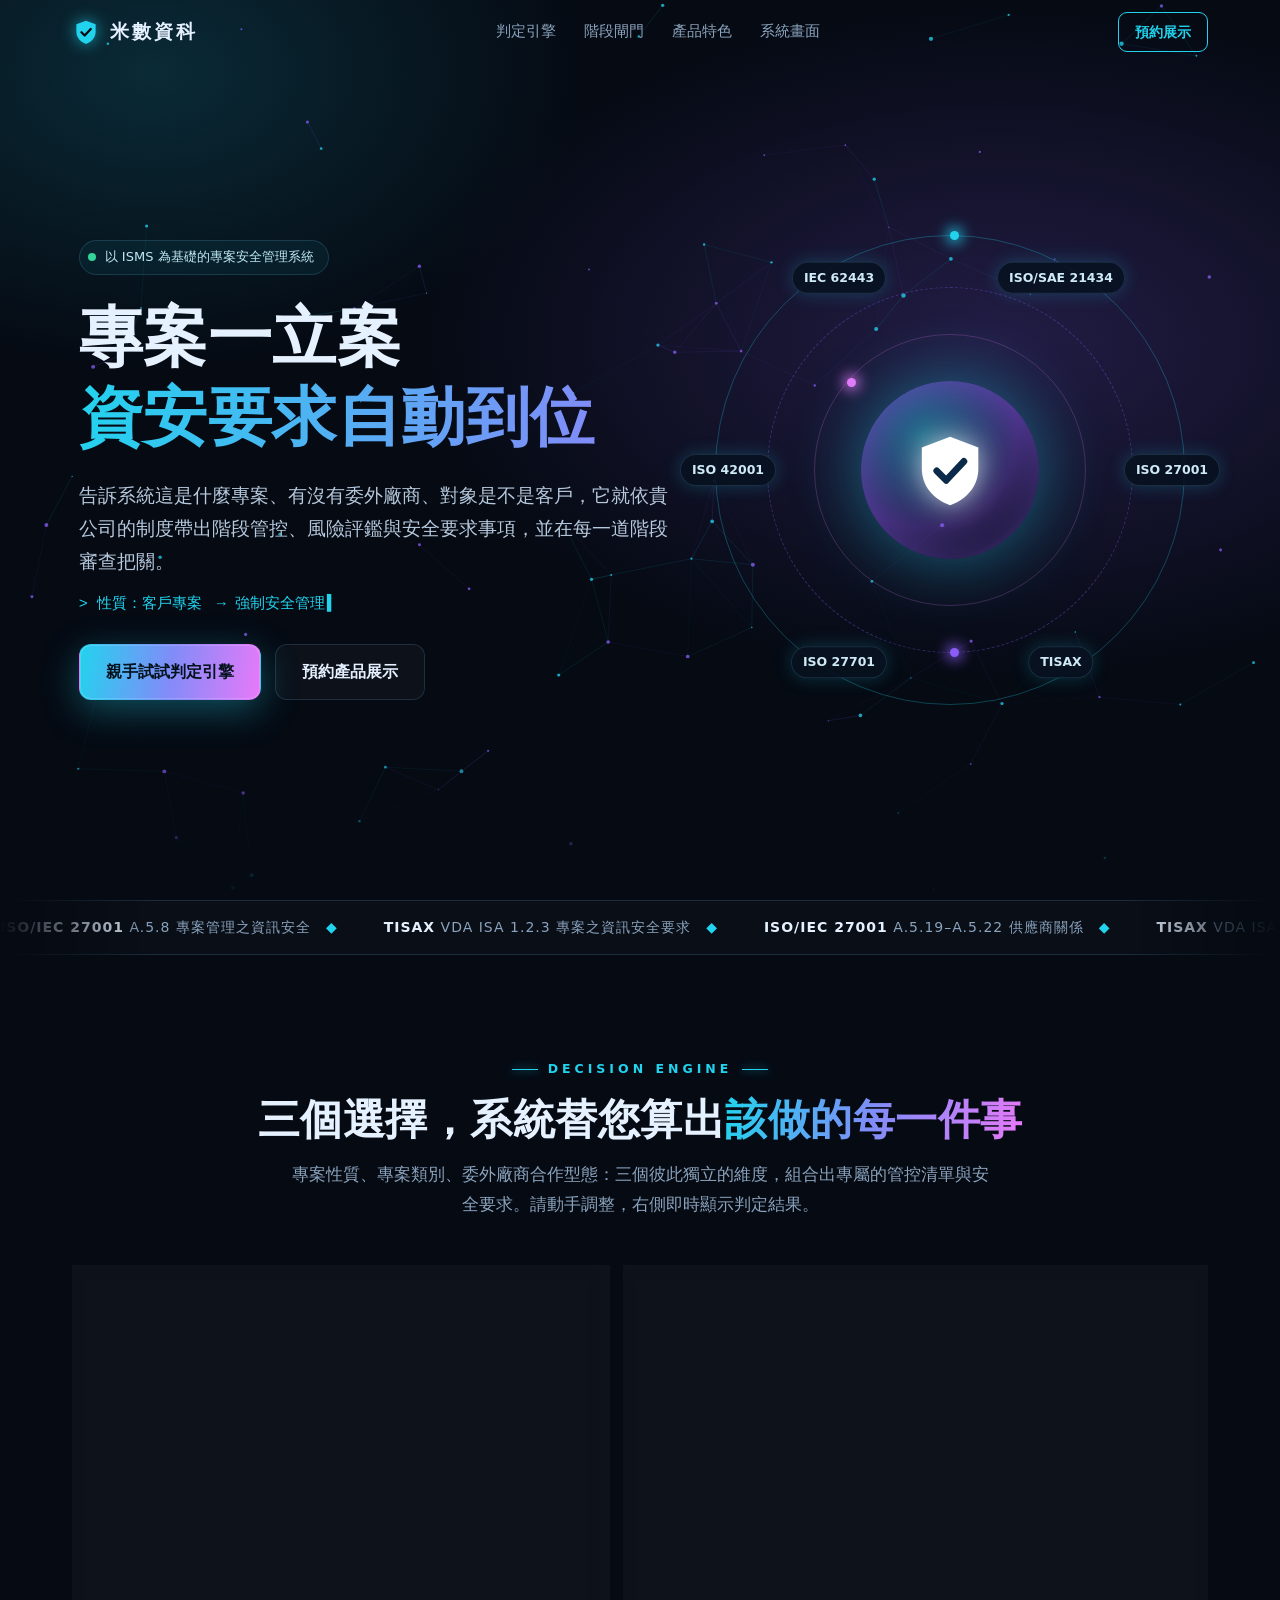
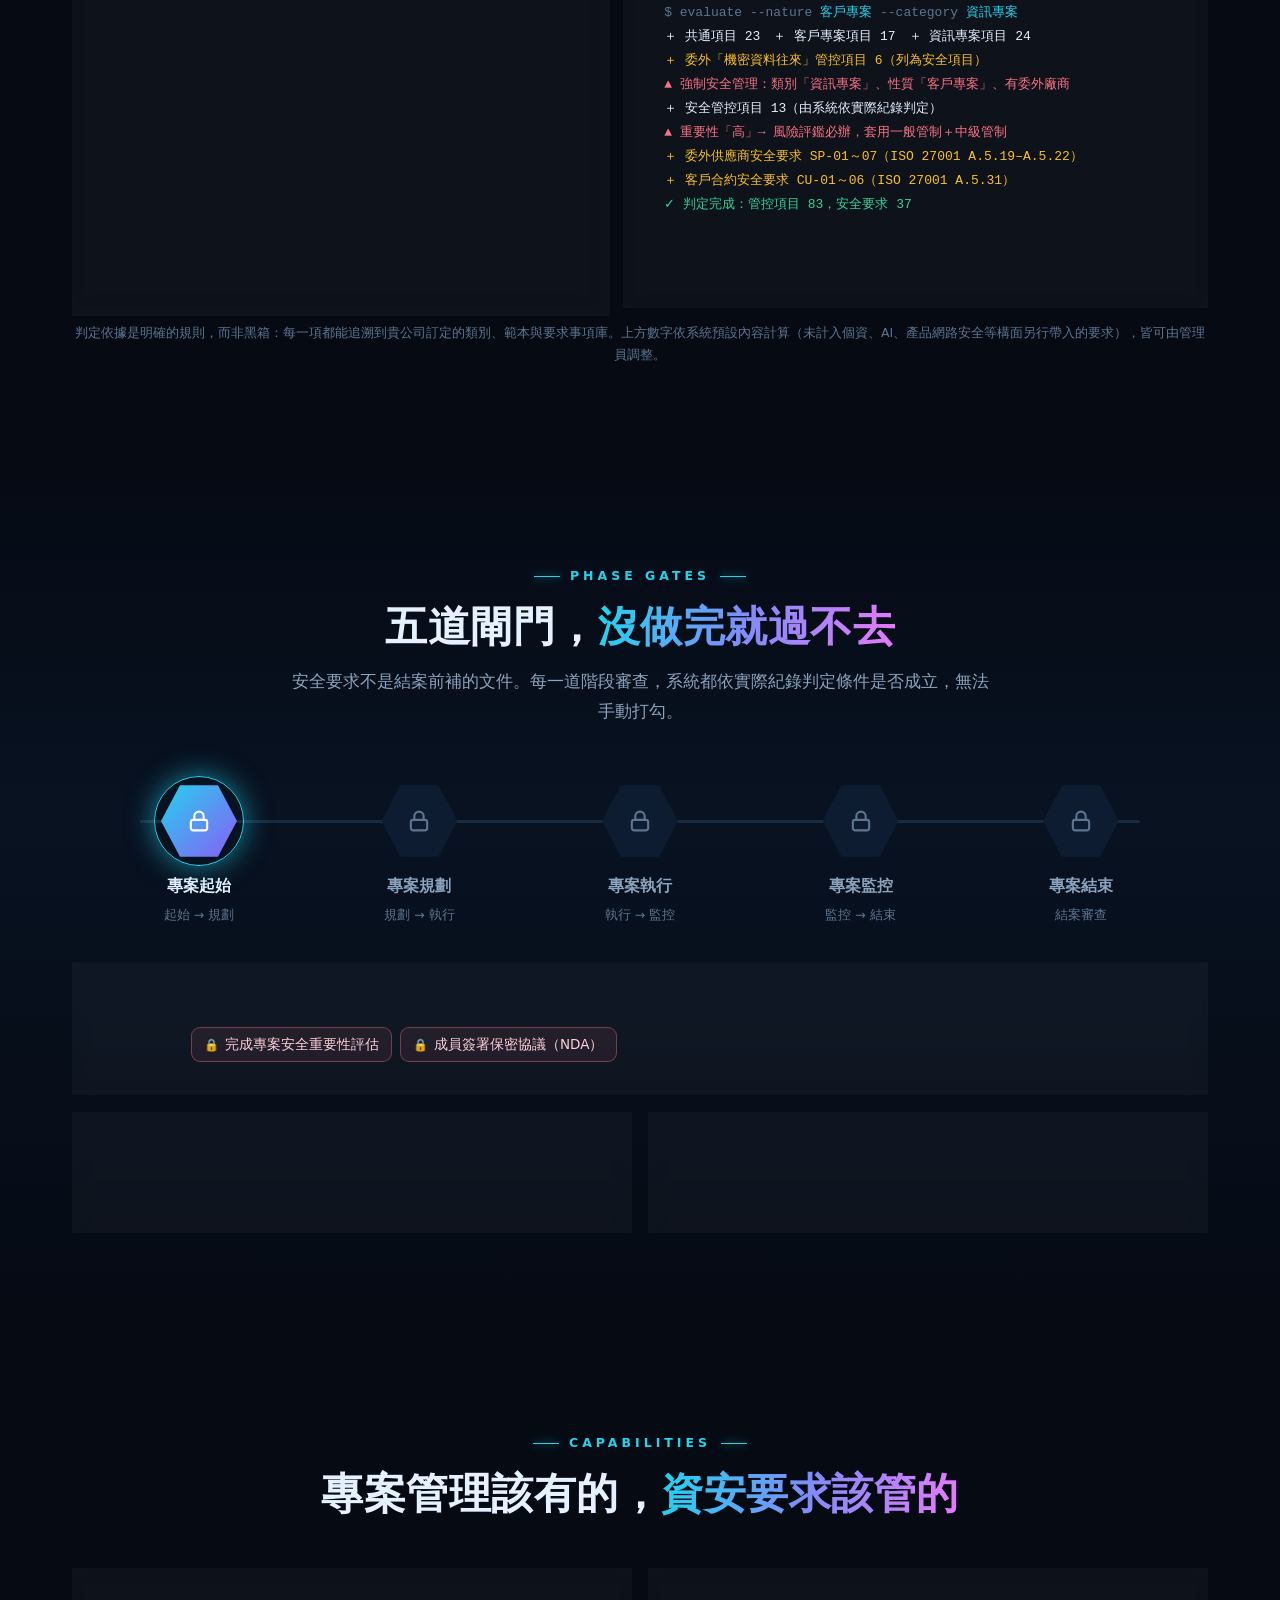
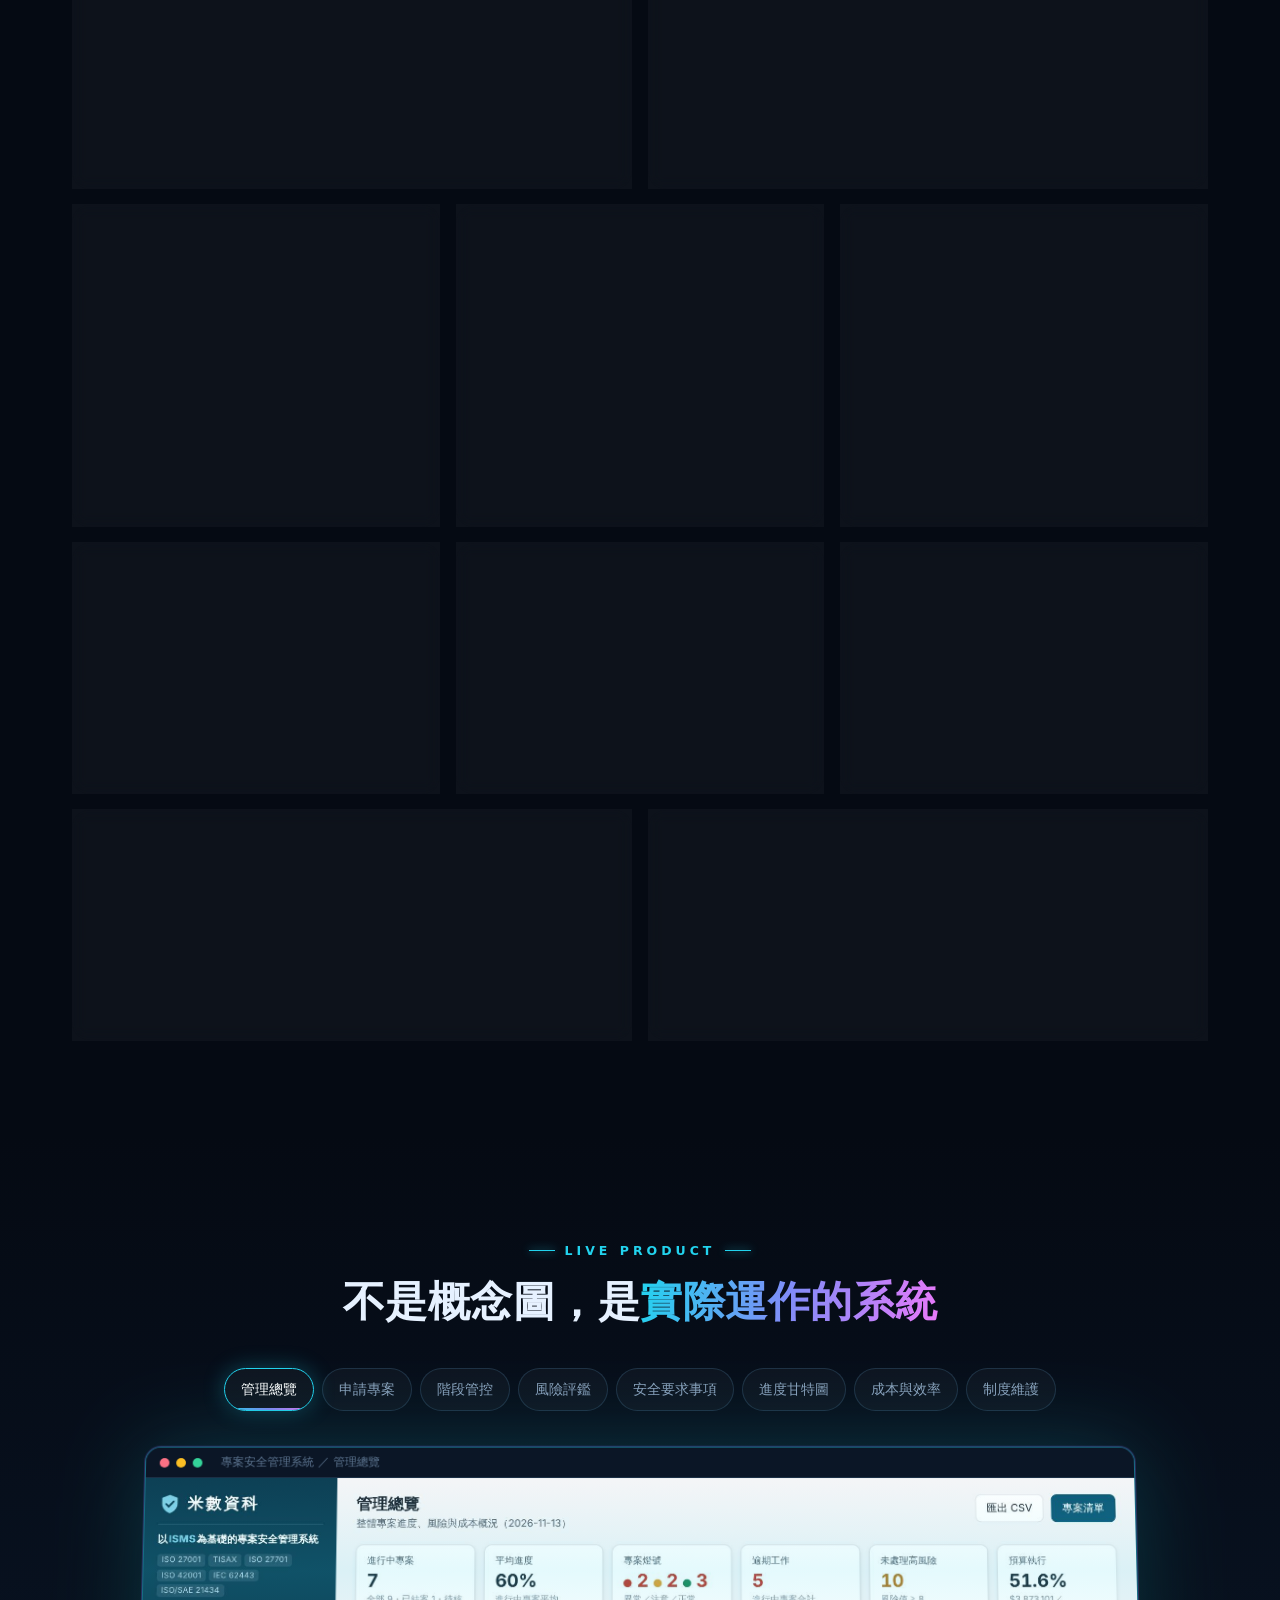
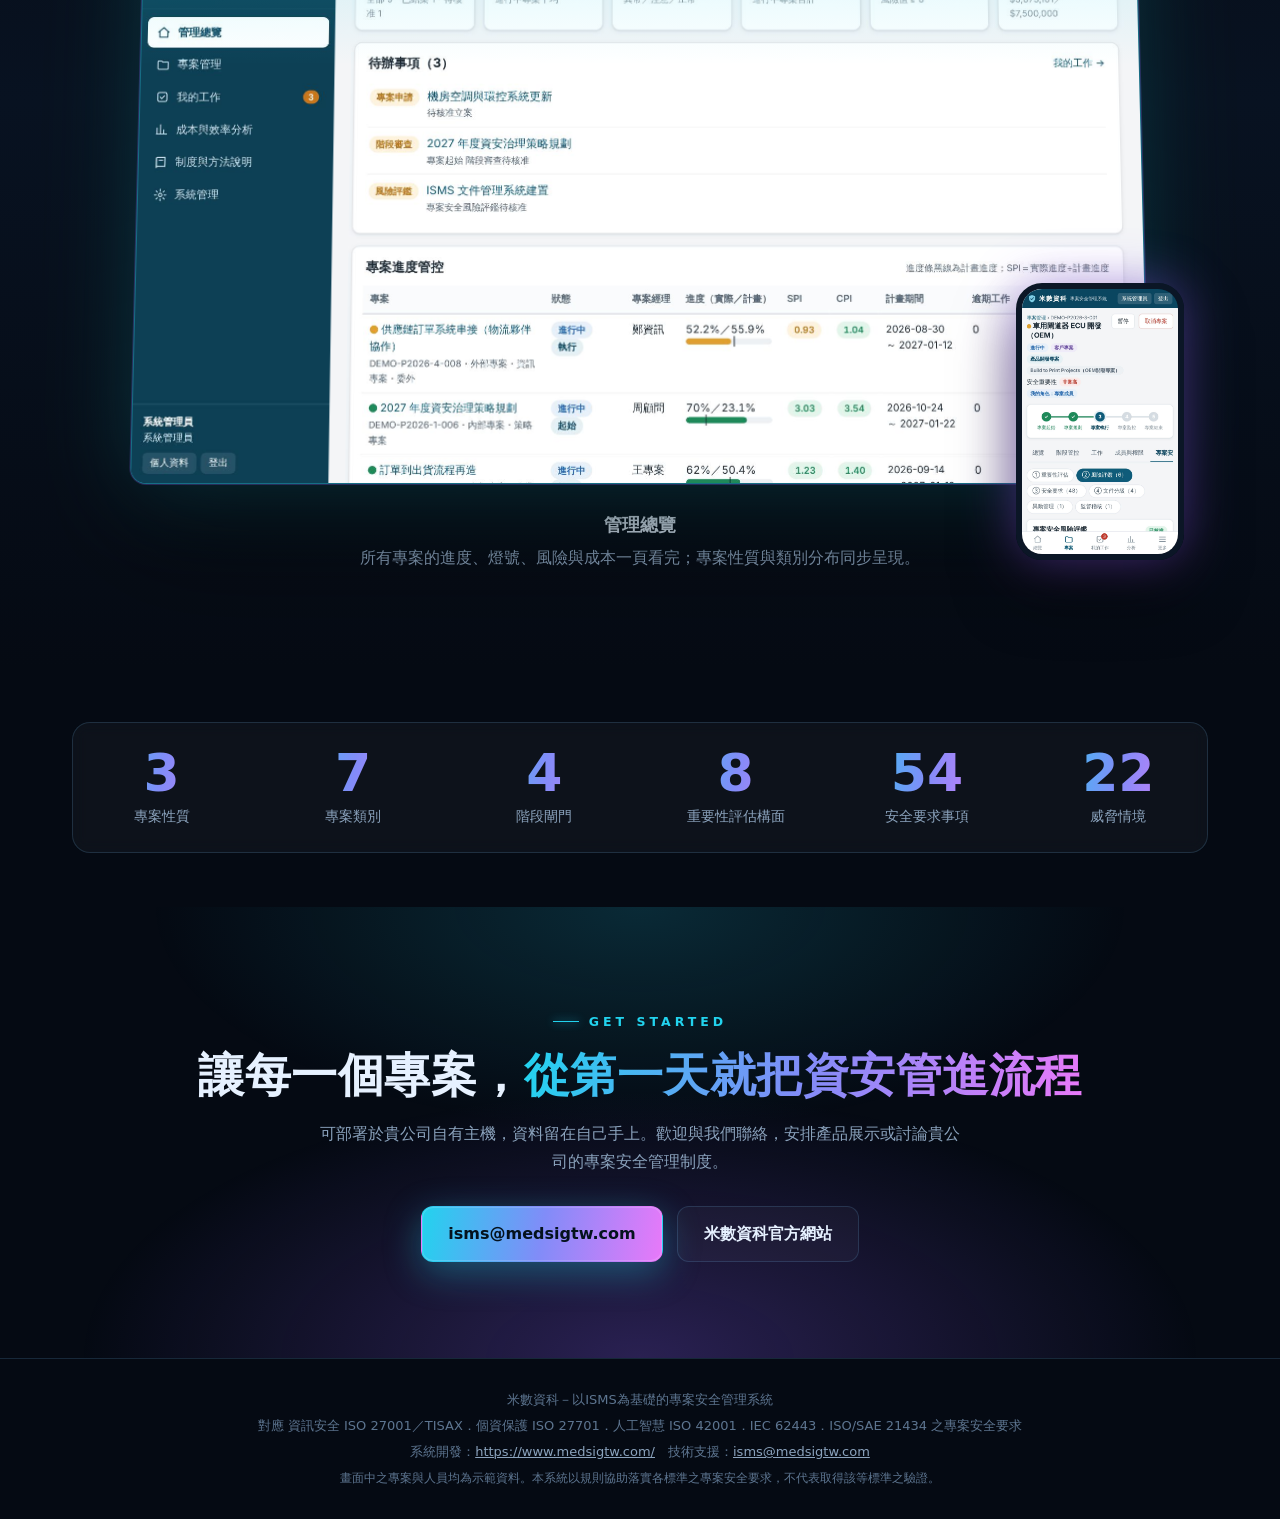
==== index.html @ b3ffe0bd "Rebuild landing page with high-tech animated design Dark neural-network hero, interactive rule engin" ====
<!doctype html>
<html lang="zh-Hant">
<head>
<meta charset="utf-8">
<meta name="viewport" content="width=device-width, initial-scale=1">
<title>米數資科｜以ISMS為基礎的專案安全管理系統</title>
<meta name="description" content="專案一立案，資安要求自動到位。依專案性質、類別與委外型態，自動帶出階段管控、風險評鑑與安全要求事項，並以階段審查把關。對應 ISO 27001、TISAX、ISO 27701、ISO 42001、IEC 62443、ISO/SAE 21434 之專案安全要求。">
<meta name="theme-color" content="#050a13">
<meta property="og:title" content="米數資科｜以ISMS為基礎的專案安全管理系統">
<meta property="og:description" content="專案一立案，資安要求自動到位。">
<meta property="og:image" content="img/dashboard.jpg">
<link rel="icon" href="favicon.svg" type="image/svg+xml">
<style>
:root {
  --bg: #050a13; --bg2: #081221; --tx: #e6f1ff; --mut: #8ba3bd; --dim: #5d7590;
  --cy: #22d3ee; --vi: #8b5cf6; --mg: #e879f9; --gr: #34d399; --am: #fbbf24; --rd: #fb7185;
  --line: rgba(120, 200, 255, .16); --glass: rgba(255, 255, 255, .035); --max: 1180px;
  --grad: linear-gradient(100deg, #22d3ee 0%, #818cf8 50%, #e879f9 100%);
}
* { box-sizing: border-box; }
html { scroll-behavior: smooth; -webkit-text-size-adjust: 100%; }
body { margin: 0; background: var(--bg); color: var(--tx); font: 16px/1.75 "Noto Sans TC", "PingFang TC", "Microsoft JhengHei", system-ui, -apple-system, "Segoe UI", sans-serif; overflow-x: hidden; }
h1, h2, h3, h4, p { margin: 0; } h1, h2, h3 { line-height: 1.25; letter-spacing: .5px; }
a { color: inherit; text-decoration: none; } img { max-width: 100%; height: auto; display: block; }
button { font: inherit; color: inherit; cursor: pointer; }
.mono { font-family: ui-monospace, "SF Mono", "Cascadia Code", Menlo, Consolas, monospace; }
.wrap { max-width: var(--max); margin: 0 auto; padding: 0 22px; position: relative; }
section { padding: 96px 0; position: relative; }
.grad { background: var(--grad); -webkit-background-clip: text; background-clip: text; color: transparent; }
.eyebrow { display: inline-flex; align-items: center; gap: 10px; font-size: 12.5px; letter-spacing: 4px; color: var(--cy); font-weight: 700; text-transform: uppercase; margin-bottom: 14px; }
.eyebrow::before { content: ""; width: 26px; height: 1px; background: var(--cy); box-shadow: 0 0 8px var(--cy); }
h2 { font-size: clamp(27px, 3.8vw, 42px); }
.lead { color: var(--mut); font-size: 17px; max-width: 700px; margin-top: 14px; }
.center { text-align: center; } .center .lead { margin-left: auto; margin-right: auto; } .center .eyebrow::after { content: ""; width: 26px; height: 1px; background: var(--cy); box-shadow: 0 0 8px var(--cy); }
.rv { opacity: 0; transform: translateY(30px); transition: opacity .8s cubic-bezier(.2, .7, .2, 1), transform .8s cubic-bezier(.2, .7, .2, 1); transition-delay: var(--d, 0s); }
.rv.in { opacity: 1; transform: none; }
.glass { background: var(--glass); border: 1px solid var(--line); border-radius: 18px; backdrop-filter: blur(8px); -webkit-backdrop-filter: blur(8px); }
.btn { display: inline-flex; align-items: center; gap: 8px; padding: 13px 26px; border-radius: 12px; font-weight: 700; font-size: 16px; border: 1px solid transparent; transition: transform .2s, box-shadow .2s, background .2s; }
.btn.pri { background: var(--grad); color: #04121d; box-shadow: 0 0 0 1px rgba(255, 255, 255, .15) inset, 0 10px 36px rgba(34, 211, 238, .35); }
.btn.pri:hover { transform: translateY(-2px); box-shadow: 0 0 0 1px rgba(255, 255, 255, .25) inset, 0 14px 44px rgba(139, 92, 246, .5); }
.btn.ghost { border-color: var(--line); background: rgba(255, 255, 255, .03); } .btn.ghost:hover { border-color: var(--cy); box-shadow: 0 0 22px rgba(34, 211, 238, .25); }

/* 導覽 */
nav { position: fixed; inset: 0 0 auto 0; z-index: 60; transition: background .3s, border-color .3s; border-bottom: 1px solid transparent; }
nav.solid { background: rgba(5, 10, 19, .82); backdrop-filter: blur(12px); -webkit-backdrop-filter: blur(12px); border-color: var(--line); }
nav .wrap { display: flex; align-items: center; justify-content: space-between; height: 64px; }
.logo { display: flex; align-items: center; gap: 10px; font-weight: 700; font-size: 19px; letter-spacing: 3px; }
.logo svg { width: 28px; height: 28px; filter: drop-shadow(0 0 8px rgba(34, 211, 238, .7)); }
nav ul { display: flex; gap: 28px; list-style: none; margin: 0; padding: 0; font-size: 14.5px; color: var(--mut); }
nav ul a:hover { color: var(--tx); }
nav .cta { padding: 7px 16px; border-radius: 9px; font-size: 14px; font-weight: 700; border: 1px solid var(--cy); color: var(--cy); } nav .cta:hover { background: rgba(34, 211, 238, .12); }

/* Hero */
.hero { min-height: 100vh; min-height: 100svh; display: flex; align-items: center; padding: 110px 0 70px; overflow: hidden; background: radial-gradient(900px 520px at 78% 38%, rgba(139, 92, 246, .22), transparent 65%), radial-gradient(700px 480px at 12% 8%, rgba(34, 211, 238, .16), transparent 62%), var(--bg); }
#net { position: absolute; inset: 0; width: 100%; height: 100%; opacity: .9; }
.hero::after { content: ""; position: absolute; inset: auto 0 0 0; height: 160px; background: linear-gradient(transparent, var(--bg)); pointer-events: none; }
.hero-grid { display: grid; grid-template-columns: 1.08fr .92fr; gap: 30px; align-items: center; }
.tag { display: inline-flex; align-items: center; gap: 9px; padding: 5px 14px 5px 8px; border-radius: 30px; border: 1px solid var(--line); background: rgba(34, 211, 238, .06); font-size: 13px; color: #bfe9f5; margin-bottom: 22px; }
.tag i { width: 8px; height: 8px; border-radius: 50%; background: var(--gr); box-shadow: 0 0 0 0 rgba(52, 211, 153, .7); animation: ping 1.8s infinite; }
@keyframes ping { 70% { box-shadow: 0 0 0 9px rgba(52, 211, 153, 0); } 100% { box-shadow: 0 0 0 0 rgba(52, 211, 153, 0); } }
.hero h1 { font-size: clamp(34px, 5.6vw, 64px); font-weight: 800; }
.hero h1 .grad { display: inline-block; background-size: 200% 100%; animation: shine 6s linear infinite; }
@keyframes shine { to { background-position: -200% 0; } }
.hero .sub { color: #b6c8dc; font-size: clamp(16px, 1.9vw, 19px); margin: 22px 0 14px; max-width: 590px; }
.typed { height: 30px; color: var(--cy); font-size: 15px; } .typed::after { content: "▍"; animation: blink 1s steps(1) infinite; margin-left: 2px; }
@keyframes blink { 50% { opacity: 0; } }
.hero .acts { display: flex; gap: 14px; flex-wrap: wrap; margin-top: 22px; }

/* 軌道核心 */
.core { position: relative; width: min(100%, 470px); aspect-ratio: 1; margin: 0 auto; }
.core .ring { position: absolute; inset: var(--i); border-radius: 50%; border: 1px solid rgba(34, 211, 238, .28); animation: spin var(--t) linear infinite; }
.core .ring:nth-child(2) { border-color: rgba(139, 92, 246, .35); border-style: dashed; animation-direction: reverse; }
.core .ring:nth-child(3) { border-color: rgba(232, 121, 249, .22); }
.core .ring::before { content: ""; position: absolute; top: -5px; left: 50%; width: 9px; height: 9px; border-radius: 50%; background: var(--cy); box-shadow: 0 0 14px 3px var(--cy); }
.core .ring:nth-child(2)::before { background: var(--vi); box-shadow: 0 0 14px 3px var(--vi); top: auto; bottom: -5px; }
.core .ring:nth-child(3)::before { background: var(--mg); box-shadow: 0 0 14px 3px var(--mg); left: 12%; top: 16%; }
@keyframes spin { to { transform: rotate(360deg); } }
.core .heart { position: absolute; inset: 31%; border-radius: 50%; display: grid; place-items: center; background: radial-gradient(circle at 35% 30%, rgba(34, 211, 238, .45), rgba(139, 92, 246, .28) 55%, rgba(5, 10, 19, .2) 75%); box-shadow: 0 0 70px rgba(34, 211, 238, .45), inset 0 0 40px rgba(139, 92, 246, .5); animation: breathe 4s ease-in-out infinite; }
@keyframes breathe { 50% { transform: scale(1.06); box-shadow: 0 0 110px rgba(139, 92, 246, .55), inset 0 0 50px rgba(34, 211, 238, .5); } }
.core .heart svg { width: 46%; filter: drop-shadow(0 0 14px rgba(255, 255, 255, .7)); }
.core .pulse { position: absolute; inset: 31%; border-radius: 50%; border: 1px solid var(--cy); animation: wave 3.2s ease-out infinite; opacity: 0; } .core .pulse.b { animation-delay: 1.6s; }
@keyframes wave { 0% { transform: scale(1); opacity: .7; } 100% { transform: scale(2.7); opacity: 0; } }
.sat { position: absolute; left: 50%; top: 50%; width: 0; height: 0; animation: spin 46s linear infinite; }
.sat span { position: absolute; transform: rotate(var(--a)) translateX(var(--r)) rotate(calc(-1 * var(--a))); }
.sat b { display: block; transform: translate(-50%, -50%); white-space: nowrap; font-size: 12.5px; font-weight: 700; padding: 4px 11px; border-radius: 20px; background: rgba(8, 18, 33, .9); border: 1px solid var(--line); color: #cfeaf6; box-shadow: 0 0 18px rgba(34, 211, 238, .22); animation: unspin 46s linear infinite; }
@keyframes unspin { to { transform: translate(-50%, -50%) rotate(-360deg); } }

/* 滾動的標準列 */
.marq { border-block: 1px solid var(--line); background: rgba(255, 255, 255, .02); overflow: hidden; padding: 14px 0; mask-image: linear-gradient(90deg, transparent, #000 12%, #000 88%, transparent); -webkit-mask-image: linear-gradient(90deg, transparent, #000 12%, #000 88%, transparent); }
.marq div { display: flex; gap: 46px; width: max-content; animation: slide 38s linear infinite; color: var(--mut); font-size: 14px; letter-spacing: 1px; white-space: nowrap; }
.marq b { color: var(--tx); } .marq i { color: var(--cy); font-style: normal; }
@keyframes slide { to { transform: translateX(-50%); } }

/* 判定引擎 */
.engine { display: grid; grid-template-columns: .95fr 1.05fr; gap: 22px; margin-top: 46px; align-items: stretch; }
.panel { padding: 24px; }
.panel h4 { font-size: 12.5px; letter-spacing: 3px; color: var(--mut); font-weight: 700; margin: 0 0 10px; display: flex; align-items: center; gap: 8px; } .panel h4 b { color: var(--cy); }
.opts { display: grid; gap: 8px; margin-bottom: 22px; } .opts.c3 { grid-template-columns: repeat(3, 1fr); } .opts.c2 { grid-template-columns: repeat(2, 1fr); }
.opt { text-align: left; padding: 11px 13px; border-radius: 12px; border: 1px solid var(--line); background: rgba(255, 255, 255, .03); transition: all .2s; font-size: 14.5px; line-height: 1.4; }
.opt small { display: block; color: var(--dim); font-size: 12px; margin-top: 2px; }
.opt:hover { border-color: rgba(34, 211, 238, .5); }
.opt.on { border-color: var(--cy); background: linear-gradient(135deg, rgba(34, 211, 238, .16), rgba(139, 92, 246, .14)); box-shadow: 0 0 22px rgba(34, 211, 238, .2), inset 0 0 0 1px rgba(34, 211, 238, .25); } .opt.on small { color: #a9dcea; }
.lvl { display: grid; grid-template-columns: repeat(4, 1fr); gap: 8px; } .lvl .opt { text-align: center; padding: 9px 4px; } .lvl .opt b { display: block; font-size: 19px; }
.lvl .opt.on.l3 { border-color: var(--am); box-shadow: 0 0 22px rgba(251, 191, 36, .25); background: rgba(251, 191, 36, .12); } .lvl .opt.on.l4 { border-color: var(--rd); box-shadow: 0 0 22px rgba(251, 113, 133, .28); background: rgba(251, 113, 133, .12); }
.hud { position: relative; overflow: hidden; display: flex; flex-direction: column; }
.hud::before { content: ""; position: absolute; inset: 0; background: linear-gradient(transparent 0, rgba(34, 211, 238, .07) 50%, transparent 100%); height: 34%; animation: scan 4.2s linear infinite; pointer-events: none; }
@keyframes scan { from { transform: translateY(-110%); } to { transform: translateY(330%); } }
.hud-top { display: flex; align-items: center; justify-content: space-between; font-size: 12px; letter-spacing: 2px; color: var(--dim); margin-bottom: 14px; }
.hud-top span:first-child::before { content: "●"; color: var(--gr); margin-right: 7px; animation: blink 1.4s steps(1) infinite; }
.kp { display: grid; grid-template-columns: repeat(2, 1fr); gap: 12px; }
.k { border: 1px solid var(--line); border-radius: 14px; padding: 13px 15px; background: rgba(5, 10, 19, .5); }
.k span { font-size: 12.5px; color: var(--mut); display: block; } .k b { font-size: clamp(28px, 3.6vw, 40px); line-height: 1.15; font-variant-numeric: tabular-nums; } .k small { color: var(--dim); font-size: 12.5px; display: block; min-height: 20px; }
.k.flag b { font-size: 21px; line-height: 1.9; } .k .yes { color: var(--rd); text-shadow: 0 0 18px rgba(251, 113, 133, .6); } .k .no { color: var(--gr); } .k .warn { color: var(--am); text-shadow: 0 0 18px rgba(251, 191, 36, .5); }
.trace { margin-top: 14px; border: 1px solid var(--line); border-radius: 14px; background: rgba(2, 6, 12, .7); padding: 13px 15px; font-size: 13px; line-height: 1.85; flex: 1; min-height: 196px; }
.trace div { opacity: 0; transform: translateX(-8px); animation: tin .35s forwards; animation-delay: calc(var(--n) * 90ms); white-space: pre-wrap; }
@keyframes tin { to { opacity: 1; transform: none; } }
.trace .c { color: var(--dim); } .trace .o { color: var(--gr); } .trace .w { color: var(--am); } .trace .r { color: var(--rd); } .trace em { color: var(--cy); font-style: normal; }
.note { color: var(--dim); font-size: 12.5px; margin-top: 14px; }

/* 管線與閘門 */
.pipe { margin-top: 56px; position: relative; padding: 0 2%; }
.rail { position: absolute; left: 6%; right: 6%; top: 37px; height: 3px; background: rgba(120, 200, 255, .14); border-radius: 3px; overflow: visible; }
.rail::before { content: ""; position: absolute; inset: 0 auto 0 0; width: var(--p, 0%); background: var(--grad); box-shadow: 0 0 16px var(--cy); border-radius: 3px; transition: width .9s cubic-bezier(.4, 0, .2, 1); }
.rail i { position: absolute; top: -4px; width: 11px; height: 11px; border-radius: 50%; background: #fff; box-shadow: 0 0 14px 4px var(--cy); animation: run 5.4s linear infinite; animation-delay: var(--dl); opacity: 0; }
@keyframes run { 0% { left: 0; opacity: 0; } 6% { opacity: 1; } 94% { opacity: 1; } 100% { left: 100%; opacity: 0; } }
.gates { display: grid; grid-template-columns: repeat(5, 1fr); gap: 12px; position: relative; }
.gate { text-align: center; cursor: pointer; }
.gate .hex { width: 76px; height: 76px; margin: 0 auto 14px; display: grid; place-items: center; position: relative; }
.gate .hex::before { content: ""; position: absolute; inset: 0; clip-path: polygon(25% 3%, 75% 3%, 100% 50%, 75% 97%, 25% 97%, 0 50%); background: #0d1c30; border: 0; transition: background .4s; }
.gate .hex::after { content: ""; position: absolute; inset: -7px; border-radius: 50%; border: 1px solid transparent; transition: all .4s; }
.gate .hex svg { position: relative; width: 28px; height: 28px; fill: none; stroke: var(--dim); stroke-width: 1.8; stroke-linecap: round; stroke-linejoin: round; transition: stroke .4s; }
.gate.done .hex::before { background: linear-gradient(135deg, rgba(34, 211, 238, .5), rgba(52, 211, 153, .45)); } .gate.done .hex svg { stroke: #eafff6; }
.gate.cur .hex::before { background: linear-gradient(135deg, #22d3ee, #8b5cf6); } .gate.cur .hex svg { stroke: #fff; }
.gate.cur .hex::after { border-color: var(--cy); box-shadow: 0 0 28px rgba(34, 211, 238, .6); animation: breathe 2s ease-in-out infinite; }
.gate b { display: block; font-size: 15.5px; color: var(--mut); transition: color .3s; } .gate.cur b, .gate.done b { color: var(--tx); }
.gate small { color: var(--dim); font-size: 12.5px; }
.gate-detail { margin-top: 34px; padding: 22px 26px; display: grid; grid-template-columns: auto 1fr; gap: 22px; align-items: center; min-height: 132px; }
.gate-detail .n { font-size: 54px; font-weight: 800; line-height: 1; width: 70px; text-align: center; }
.gate-detail h3 { font-size: 20px; margin-bottom: 8px; }
.conds { display: flex; flex-wrap: wrap; gap: 8px; }
.conds span { font-size: 13.5px; padding: 5px 12px; border-radius: 9px; border: 1px solid rgba(251, 113, 133, .4); background: rgba(251, 113, 133, .08); color: #ffd3da; animation: tin .4s both; animation-delay: calc(var(--n) * 110ms); }
.conds span::before { content: "🔒"; margin-right: 6px; font-size: 12px; }
.loops { display: grid; grid-template-columns: 1fr 1fr; gap: 16px; margin-top: 18px; }
.loops > div { padding: 18px 22px; border-left: 3px solid var(--am); } .loops b { display: block; font-size: 16px; margin-bottom: 4px; } .loops p { color: var(--mut); font-size: 14.5px; }

/* Bento 特色 */
.bento { display: grid; grid-template-columns: repeat(6, 1fr); gap: 16px; margin-top: 48px; }
.card { padding: 24px; position: relative; overflow: hidden; transition: transform .3s, border-color .3s, box-shadow .3s; min-height: 220px; display: flex; flex-direction: column; }
.card:hover { transform: translateY(-5px); border-color: rgba(34, 211, 238, .55); box-shadow: 0 18px 50px rgba(34, 211, 238, .13); }
.card::before { content: ""; position: absolute; width: 240px; height: 240px; right: -90px; top: -110px; border-radius: 50%; background: radial-gradient(circle, var(--glow, rgba(34, 211, 238, .2)), transparent 68%); pointer-events: none; }
.card h3 { font-size: 19px; margin-bottom: 8px; position: relative; } .card p { color: var(--mut); font-size: 14.5px; line-height: 1.7; position: relative; }
.card .viz { margin-top: auto; padding-top: 18px; position: relative; }
.s2 { grid-column: span 2; } .s3 { grid-column: span 3; } .s4 { grid-column: span 4; }
.new { position: absolute; top: 18px; right: 18px; font-size: 11px; letter-spacing: 2px; padding: 2px 9px; border-radius: 20px; background: var(--grad); color: #04121d; font-weight: 800; }
.pills { display: flex; gap: 8px; flex-wrap: wrap; } .pills span { padding: 6px 14px; border-radius: 20px; border: 1px solid var(--line); font-size: 13.5px; color: var(--mut); animation: cyc 6s infinite; animation-delay: calc(var(--n) * 2s); }
@keyframes cyc { 0%, 28% { border-color: var(--cy); color: #fff; background: rgba(34, 211, 238, .16); box-shadow: 0 0 18px rgba(34, 211, 238, .3); } 34%, 100% { border-color: var(--line); color: var(--mut); background: none; box-shadow: none; } }
.chips { overflow: hidden; mask-image: linear-gradient(90deg, transparent, #000 10%, #000 90%, transparent); -webkit-mask-image: linear-gradient(90deg, transparent, #000 10%, #000 90%, transparent); }
.chips div { display: flex; gap: 8px; width: max-content; animation: slide 26s linear infinite; } .chips div.rev { animation-direction: reverse; margin-top: 8px; }
.chips span { font-size: 12.5px; padding: 4px 11px; border-radius: 8px; background: rgba(34, 211, 238, .08); border: 1px solid rgba(34, 211, 238, .22); color: #bfe9f5; white-space: nowrap; } .chips .v span { background: rgba(139, 92, 246, .1); border-color: rgba(139, 92, 246, .3); color: #d9cdfc; }
.mini-mx { display: grid; grid-template-columns: repeat(4, 1fr); gap: 4px; position: relative; max-width: 230px; }
.mini-mx i { aspect-ratio: 1.6; border-radius: 5px; opacity: .55; } .mini-mx i.h { opacity: 1; animation: hot 2.4s ease-in-out infinite; }
@keyframes hot { 50% { box-shadow: 0 0 18px 2px currentColor; transform: scale(1.08); } }
.m1 { background: #1f6f55; color: #34d399; } .m2 { background: #8a6d12; color: #fbbf24; } .m3 { background: #a4501c; color: #fb923c; } .m4 { background: #a02a45; color: #fb7185; }
.mini-mx::after { content: ""; position: absolute; inset: -4px auto -4px 0; width: 2px; background: var(--cy); box-shadow: 0 0 14px 3px var(--cy); animation: sweep 3.4s ease-in-out infinite alternate; }
@keyframes sweep { to { left: 100%; } }
.sliders div { height: 6px; border-radius: 4px; background: rgba(120, 200, 255, .14); margin: 13px 0; position: relative; }
.sliders div::after { content: ""; position: absolute; top: -5px; width: 16px; height: 16px; border-radius: 50%; background: var(--cy); box-shadow: 0 0 14px var(--cy); animation: knob 5s ease-in-out infinite alternate; animation-delay: var(--dl); left: var(--from); }
@keyframes knob { to { left: var(--to); } }
.otp { display: flex; gap: 7px; } .otp i { width: 36px; height: 46px; border-radius: 9px; border: 1px solid var(--line); display: grid; place-items: center; font-style: normal; font-size: 21px; font-weight: 800; color: var(--cy); background: rgba(5, 10, 19, .6); transition: all .2s; } .otp i.f { border-color: var(--cy); box-shadow: 0 0 16px rgba(34, 211, 238, .35); }
.logs { font-size: 12.5px; color: var(--mut); height: 92px; overflow: hidden; mask-image: linear-gradient(transparent, #000 25%, #000 75%, transparent); -webkit-mask-image: linear-gradient(transparent, #000 25%, #000 75%, transparent); }
.logs div { animation: up 12s linear infinite; } .logs p { margin: 0; line-height: 2; white-space: nowrap; overflow: hidden; text-overflow: ellipsis; font-size: 12.5px; } .logs em { color: var(--cy); font-style: normal; }
@keyframes up { to { transform: translateY(-50%); } }
.bars { display: flex; align-items: flex-end; gap: 7px; height: 78px; } .bars i { flex: 1; border-radius: 4px 4px 0 0; background: linear-gradient(to top, rgba(34, 211, 238, .25), var(--cy)); height: var(--h); transform-origin: bottom; animation: grow 3s ease-in-out infinite alternate; animation-delay: var(--dl); } .bars i.o { background: linear-gradient(to top, rgba(251, 113, 133, .25), var(--rd)); }
@keyframes grow { from { transform: scaleY(.55); } }
.roles { display: flex; gap: 8px; flex-wrap: wrap; } .roles span { font-size: 13px; padding: 5px 12px; border-radius: 9px; border: 1px solid var(--line); color: #cfe0f2; } .roles span b { color: var(--cy); margin-right: 5px; }

/* 畫面展示 */
.tabs { display: flex; gap: 8px; flex-wrap: wrap; justify-content: center; margin: 40px 0 22px; }
.tabs button { padding: 8px 16px; border-radius: 30px; border: 1px solid var(--line); background: rgba(255, 255, 255, .03); font-size: 14px; color: var(--mut); position: relative; overflow: hidden; transition: all .25s; }
.tabs button.on { color: #fff; border-color: var(--cy); box-shadow: 0 0 22px rgba(34, 211, 238, .28); }
.tabs button.on::after { content: ""; position: absolute; left: 0; bottom: 0; height: 2px; background: var(--grad); animation: prog 6s linear forwards; }
@keyframes prog { from { width: 0; } to { width: 100%; } }
.holo { position: relative; max-width: 1020px; margin: 0 auto; perspective: 1800px; }
.holo .frame { border-radius: 16px; overflow: hidden; border: 1px solid rgba(34, 211, 238, .45); box-shadow: 0 0 0 1px rgba(139, 92, 246, .25), 0 0 90px rgba(34, 211, 238, .22), 0 50px 120px rgba(0, 0, 0, .6); transform: rotateX(5deg); transform-origin: 50% 100%; position: relative; background: #0d1c30; }
.holo .bar { height: 32px; background: #0b1626; display: flex; align-items: center; gap: 7px; padding: 0 14px; border-bottom: 1px solid var(--line); }
.holo .bar i { width: 10px; height: 10px; border-radius: 50%; background: #fb7185; } .holo .bar i:nth-child(2) { background: #fbbf24; } .holo .bar i:nth-child(3) { background: #34d399; }
.holo .bar span { margin-left: 12px; font-size: 12px; color: var(--dim); }
.holo .shotbox { position: relative; aspect-ratio: 1980 / 1200; }
.holo img { position: absolute; inset: 0; width: 100%; height: 100%; object-fit: cover; object-position: top; opacity: 0; transition: opacity .6s; } .holo img.on { opacity: 1; }
.holo .frame::after { content: ""; position: absolute; inset: 32px 0 0 0; background: linear-gradient(transparent, rgba(34, 211, 238, .12), transparent); height: 30%; animation: scan 5s linear infinite; pointer-events: none; }
.holo .cap { text-align: center; color: var(--mut); margin-top: 26px; font-size: 15.5px; min-height: 56px; max-width: 760px; margin-inline: auto; } .holo .cap b { color: var(--tx); display: block; font-size: 18px; margin-bottom: 4px; }
.holo .ph { position: absolute; right: -34px; bottom: 12px; width: 168px; border-radius: 26px; border: 6px solid #0b1626; overflow: hidden; box-shadow: 0 0 50px rgba(139, 92, 246, .45), 0 30px 60px rgba(0, 0, 0, .6); animation: floaty 6s ease-in-out infinite; z-index: 2; }
@keyframes floaty { 50% { transform: translateY(-14px); } }

/* 數字 */
.nums { display: grid; grid-template-columns: repeat(6, 1fr); gap: 14px; text-align: center; }
.nums div { padding: 22px 8px; } .nums b { display: block; font-size: clamp(34px, 4.6vw, 52px); line-height: 1.1; font-variant-numeric: tabular-nums; } .nums span { color: var(--mut); font-size: 14px; }

/* CTA */
.final { text-align: center; overflow: hidden; background: radial-gradient(800px 380px at 50% 100%, rgba(139, 92, 246, .28), transparent 70%), radial-gradient(700px 320px at 50% 0%, rgba(34, 211, 238, .16), transparent 70%); }
.final h2 { font-size: clamp(28px, 4.4vw, 46px); } .final p { color: var(--mut); max-width: 640px; margin: 16px auto 30px; } .final .acts { display: flex; gap: 14px; justify-content: center; flex-wrap: wrap; }
footer { border-top: 1px solid var(--line); color: var(--dim); font-size: 13px; padding: 28px 0; text-align: center; line-height: 2; } footer a { color: var(--mut); text-decoration: underline; }

@media (max-width: 980px) {
  nav ul { display: none; } section { padding: 68px 0; }
  .hero-grid { grid-template-columns: 1fr; } .core { width: min(82vw, 360px); margin-top: 26px; } .sat b { font-size: 11px; padding: 3px 8px; }
  .engine { grid-template-columns: 1fr; }
  .rail { display: none; } .gates { grid-template-columns: repeat(5, 1fr); gap: 4px; } .gate .hex { width: 54px; height: 54px; } .gate .hex svg { width: 21px; height: 21px; } .gate b { font-size: 13px; } .gate small { display: none; }
  .gate-detail { grid-template-columns: 1fr; gap: 6px; } .gate-detail .n { text-align: left; font-size: 40px; } .loops { grid-template-columns: 1fr; }
  .bento { grid-template-columns: 1fr 1fr; } .s2, .s3, .s4 { grid-column: span 2; }
  .holo .ph { display: none; } .holo .frame { transform: none; }
  .nums { grid-template-columns: repeat(3, 1fr); }
}
@media (max-width: 560px) {
  .opts.c3 { grid-template-columns: 1fr; } .kp { gap: 8px; } .k { padding: 11px 12px; }
  .bento { grid-template-columns: 1fr; } .s2, .s3, .s4 { grid-column: span 1; }
  .nums { grid-template-columns: repeat(2, 1fr); } .trace { font-size: 12px; }
  .hero { padding-top: 96px; }
}
@media (prefers-reduced-motion: reduce) {
  *, *::before, *::after { animation: none !important; transition: none !important; }
  .rv, .trace div, .conds span { opacity: 1; transform: none; } html { scroll-behavior: auto; } .rail i { display: none; }
}
</style>
</head>
<body>

<nav id="nav"><div class="wrap">
  <a class="logo" href="#top"><svg viewBox="0 0 32 32" aria-hidden="true"><path d="M16 3l11 4.200v8.300c0 6.800-4.600 11.900-11 14.200C9.600 27.400 5 22.300 5 15.500V7.200z" fill="#22d3ee"/><path d="M10.800 16.300l3.700 3.700 6.900-7.400" fill="none" stroke="#050a13" stroke-width="2.600" stroke-linecap="round" stroke-linejoin="round"/></svg>米數資科</a>
  <ul><li><a href="#engine">判定引擎</a></li><li><a href="#flow">階段閘門</a></li><li><a href="#features">產品特色</a></li><li><a href="#screens">系統畫面</a></li></ul>
  <a class="cta" href="#contact">預約展示</a>
</div></nav>

<header class="hero" id="top">
  <canvas id="net" aria-hidden="true"></canvas>
  <div class="wrap"><div class="hero-grid">
    <div>
      <div class="tag"><i></i>以 ISMS 為基礎的專案安全管理系統</div>
      <h1>專案一立案<br><span class="grad">資安要求自動到位</span></h1>
      <p class="sub">告訴系統這是什麼專案、有沒有委外廠商、對象是不是客戶，它就依貴公司的制度帶出階段管控、風險評鑑與安全要求事項，並在每一道階段審查把關。</p>
      <div class="typed mono" id="typed" aria-hidden="true"></div>
      <div class="acts"><a class="btn pri" href="#engine">親手試試判定引擎</a><a class="btn ghost" href="#contact">預約產品展示</a></div>
    </div>
    <div class="core" aria-hidden="true">
      <div class="ring" style="--i:0%;--t:38s"></div><div class="ring" style="--i:11%;--t:27s"></div><div class="ring" style="--i:21%;--t:19s"></div>
      <div class="pulse"></div><div class="pulse b"></div>
      <div class="heart"><svg viewBox="0 0 32 32"><path d="M16 3l11 4.200v8.300c0 6.800-4.600 11.900-11 14.200C9.600 27.400 5 22.300 5 15.500V7.200z" fill="#fff"/><path d="M10.800 16.300l3.700 3.700 6.900-7.400" fill="none" stroke="#0b2a4a" stroke-width="2.600" stroke-linecap="round" stroke-linejoin="round"/></svg></div>
      <div class="sat">
        <span style="--a:0deg;--r:clamp(120px,22vw,222px)"><b>ISO 27001</b></span><span style="--a:60deg;--r:clamp(120px,22vw,222px)"><b>TISAX</b></span><span style="--a:120deg;--r:clamp(120px,22vw,222px)"><b>ISO 27701</b></span>
        <span style="--a:180deg;--r:clamp(120px,22vw,222px)"><b>ISO 42001</b></span><span style="--a:240deg;--r:clamp(120px,22vw,222px)"><b>IEC 62443</b></span><span style="--a:300deg;--r:clamp(120px,22vw,222px)"><b>ISO/SAE 21434</b></span>
      </div>
    </div>
  </div></div>
</header>

<div class="marq" aria-hidden="true"><div id="marq"></div></div>

<section id="engine"><div class="wrap">
  <div class="center"><span class="eyebrow rv">Decision Engine</span>
  <h2 class="rv">三個選擇，系統替您算出<span class="grad">該做的每一件事</span></h2>
  <p class="lead rv">專案性質、專案類別、委外廠商合作型態：三個彼此獨立的維度，組合出專屬的管控清單與安全要求。請動手調整，右側即時顯示判定結果。</p></div>
  <div class="engine">
    <div class="panel glass rv">
      <h4><b>01</b> 專案性質</h4><div class="opts c3" id="oNature"></div>
      <h4><b>02</b> 專案類別</h4><div class="opts c2" id="oCat"></div>
      <h4><b>03</b> 委外廠商合作（可複選）</h4><div class="opts c2" id="oSup"></div>
      <h4><b>04</b> 安全重要性評估結果</h4><div class="lvl" id="oLvl"></div>
    </div>
    <div class="panel glass hud rv" style="--d:.1s">
      <div class="hud-top mono"><span>RULE ENGINE · LIVE</span><span id="sig"></span></div>
      <div class="kp">
        <div class="k"><span>五階段管控項目</span><b class="grad" id="kItems">0</b><small id="kItemsS"></small></div>
        <div class="k"><span>須落實的安全要求事項</span><b class="grad" id="kReqs">0</b><small id="kReqsS"></small></div>
        <div class="k flag"><span>專案安全管理</span><b id="kSec"></b><small id="kSecS"></small></div>
        <div class="k flag"><span>風險評鑑</span><b id="kRa"></b><small id="kRaS"></small></div>
      </div>
      <div class="trace mono" id="trace" aria-live="polite"></div>
    </div>
  </div>
  <p class="note center rv">判定依據是明確的規則，而非黑箱：每一項都能追溯到貴公司訂定的類別、範本與要求事項庫。上方數字依系統預設內容計算（未計入個資、AI、產品網路安全等構面另行帶入的要求），皆可由管理員調整。</p>
</div></section>

<section id="flow" style="background:linear-gradient(var(--bg), var(--bg2) 40%, var(--bg))"><div class="wrap">
  <div class="center"><span class="eyebrow rv">Phase Gates</span>
  <h2 class="rv">五道閘門，<span class="grad">沒做完就過不去</span></h2>
  <p class="lead rv">安全要求不是結案前補的文件。每一道階段審查，系統都依實際紀錄判定條件是否成立，無法手動打勾。</p></div>
  <div class="pipe rv">
    <div class="rail" id="rail"><i style="--dl:0s"></i><i style="--dl:1.8s"></i><i style="--dl:3.6s"></i></div>
    <div class="gates" id="gates"></div>
  </div>
  <div class="gate-detail glass rv" id="gateDetail" aria-live="polite"></div>
  <div class="loops">
    <div class="glass rv"><b>異動管理 → 持續風險評鑑</b><p>核准的異動若涉及安全影響（新增委外廠商、變更架構、擴大資料範圍），系統要求重新評估，完成前不得申請下一道審查。</p></div>
    <div class="glass rv" style="--d:.1s"><b>安全監督及稽核 → 追蹤到結案</b><p>稽核發現由責任人填寫矯正措施，須經稽核或資安角色確認才能結案；改善者不能替自己結案。</p></div>
  </div>
</div></section>

<section id="features"><div class="wrap">
  <div class="center"><span class="eyebrow rv">Capabilities</span>
  <h2 class="rv">專案管理該有的，<span class="grad">資安要求該管的</span></h2></div>
  <div class="bento">
    <div class="card glass s3 rv" style="--glow:rgba(34,211,238,.22)"><span class="new">NEW</span><h3>三種專案性質，各有專屬管控</h3>
      <p>內部專案防範圍蔓延、外部專案釐清權責分工（RACI）與驗收標準、客戶專案管好變更請求與階段驗收。申請時選定，系統自動帶出對應的階段管控項目。</p>
      <div class="viz pills"><span style="--n:0">內部專案</span><span style="--n:1">外部專案</span><span style="--n:2">客戶專案</span></div></div>
    <div class="card glass s3 rv" style="--d:.08s;--glow:rgba(139,92,246,.24)"><span class="new">NEW</span><h3>委外供應商安全，勾選即納管</h3>
      <p>採購導入、機密資料往來、維運合約——只要有委外廠商，就自動加入供應商管控項目與 7 項安全要求，從簽約前評估到合約終止的資料返還。</p>
      <div class="viz chips"><div><span>SP-01 簽約前資安評估</span><span>SP-02 合約資安條款與稽核權</span><span>SP-03 簽署 NDA</span><span>SP-04 加密傳輸與提供紀錄</span><span>SP-05 最小權限存取</span><span>SP-06 定期監督審查</span><span>SP-07 終止時返還銷毀</span><span>SP-01 簽約前資安評估</span><span>SP-02 合約資安條款與稽核權</span><span>SP-03 簽署 NDA</span><span>SP-04 加密傳輸與提供紀錄</span><span>SP-05 最小權限存取</span><span>SP-06 定期監督審查</span><span>SP-07 終止時返還銷毀</span></div></div></div>
    <div class="card glass s2 rv" style="--glow:rgba(232,121,249,.2)"><span class="new">NEW</span><h3>客戶合約要求，逐項追蹤</h3>
      <p>TISAX 與 ISO 27001 都要求符合客戶合約的安全要求。客戶專案自動帶入 6 項要求，逐項指定負責人並留存稽核佐證。</p>
      <div class="viz chips"><div class="v rev"><span>CU-01 登錄客戶安全要求</span><span>CU-02 客戶資產造冊</span><span>CU-03 事件通報時限</span><span>CU-04 再委外須經同意</span><span>CU-05 資料返還銷毀</span><span>CU-06 稽核佐證</span><span>CU-01 登錄客戶安全要求</span><span>CU-02 客戶資產造冊</span><span>CU-03 事件通報時限</span><span>CU-04 再委外須經同意</span><span>CU-05 資料返還銷毀</span><span>CU-06 稽核佐證</span></div></div></div>
    <div class="card glass s2 rv" style="--d:.08s;--glow:rgba(251,113,133,.2)"><h3>內建風險評鑑</h3>
      <p>九構面重要性評估、C／I／A 衝擊與可能性評分、處理計畫、殘餘風險與核准接受，附 25 項威脅情境庫。</p>
      <div class="viz"><div class="mini-mx"><i class="m2"></i><i class="m3"></i><i class="m4 h"></i><i class="m4"></i><i class="m1"></i><i class="m2 h"></i><i class="m3"></i><i class="m4"></i><i class="m1"></i><i class="m2"></i><i class="m2"></i><i class="m3 h"></i><i class="m1"></i><i class="m1"></i><i class="m1"></i><i class="m2"></i></div></div></div>
    <div class="card glass s2 rv" style="--d:.16s;--glow:rgba(52,211,153,.2)"><span class="new">NEW</span><h3>制度由您定義</h3>
      <p>專案性質與類別、五階段管控內容、風險評鑑方法、安全要求事項庫、品牌與 Logo，全部可在管理介面維護，不必改程式。</p>
      <div class="viz sliders"><div style="--from:12%;--to:68%;--dl:0s"></div><div style="--from:74%;--to:30%;--dl:-1.4s"></div><div style="--from:40%;--to:86%;--dl:-2.6s"></div></div></div>
    <div class="card glass s2 rv" style="--glow:rgba(34,211,238,.2)"><h3>無密碼登入，不怕被鎖在門外</h3>
      <p>e-mail 一次性驗證碼，沒有密碼可外洩。備援郵件伺服器自動切換；郵件全面失效時，另有留存稽核軌跡的緊急程序。</p>
      <div class="viz otp" id="otp"><i></i><i></i><i></i><i></i><i></i><i></i></div></div>
    <div class="card glass s2 rv" style="--d:.08s;--glow:rgba(139,92,246,.22)"><span class="new">NEW</span><h3>客戶試用與參觀帳號</h3>
      <p>提供客戶試用時，只看得到自己的專案；單一「測試負責人」即可走完全部流程。參觀帳號則完全唯讀。</p>
      <div class="viz roles"><span><b>◆</b>正式帳號</span><span><b>◆</b>客戶測試</span><span><b>◆</b>參觀（唯讀）</span></div></div>
    <div class="card glass s2 rv" style="--d:.16s;--glow:rgba(251,191,36,.18)"><h3>進度、成本與效率</h3>
      <p>清單、看板、甘特圖三種檢視；實獲值 SPI／CPI、完工估算、人員準時率與工時效率，紅黃綠燈號一眼掌握。</p>
      <div class="viz bars"><i style="--h:46%;--dl:0s"></i><i style="--h:68%;--dl:-.4s"></i><i style="--h:58%;--dl:-.8s"></i><i class="o" style="--h:92%;--dl:-1.2s"></i><i style="--h:74%;--dl:-1.6s"></i><i style="--h:84%;--dl:-2s"></i><i style="--h:62%;--dl:-2.4s"></i></div></div>
    <div class="card glass s3 rv" style="--glow:rgba(34,211,238,.18)"><h3>全程稽核軌跡與職務區隔</h3>
      <p>登入、核准、設定變更、資料異動全部留痕。申請與核准分離、實施與驗證分離、改善與結案分離，稽核時直接調閱。</p>
      <div class="viz logs mono"><div><p><em>gate_approve</em>　規劃階段審查通過</p><p><em>ra_approve</em>　風險評鑑核准：處理計畫可行</p><p><em>secreq_verify</em>　SP-03 已驗證</p><p><em>change_approve</em>　新增委外廠商；安全影響＝是</p><p><em>importance_eval</em>　重要性等級：高（3）</p><p><em>audit_update</em>　稽核發現結案</p><p><em>gate_approve</em>　規劃階段審查通過</p><p><em>ra_approve</em>　風險評鑑核准：處理計畫可行</p><p><em>secreq_verify</em>　SP-03 已驗證</p><p><em>change_approve</em>　新增委外廠商；安全影響＝是</p><p><em>importance_eval</em>　重要性等級：高（3）</p><p><em>audit_update</em>　稽核發現結案</p></div></div></div>
    <div class="card glass s3 rv" style="--d:.08s;--glow:rgba(232,121,249,.18)"><h3>專案用到 AI、個資或連網產品？</h3>
      <p>重要性評估涵蓋個資、人工智慧應用與產品網路安全構面。分數達門檻，自動帶入 ISO 27701、ISO 42001、IEC 62443 與 ISO/SAE 21434 的對應要求，例如禁止將機密資訊輸入未核准的外部 AI 服務、執行 TARA、建立 SBOM。</p>
      <div class="viz chips"><div><span>AI-01 外部 AI 使用規範</span><span>AI-02 AI 系統衝擊評估</span><span>PI-04 個資衝擊評估</span><span>PS-01 TARA 威脅分析</span><span>PS-03 SBOM 與弱點管理</span><span>PS-06 網路安全案例</span><span>AI-01 外部 AI 使用規範</span><span>AI-02 AI 系統衝擊評估</span><span>PI-04 個資衝擊評估</span><span>PS-01 TARA 威脅分析</span><span>PS-03 SBOM 與弱點管理</span><span>PS-06 網路安全案例</span></div></div></div>
  </div>
</div></section>

<section id="screens" style="background:linear-gradient(var(--bg), var(--bg2) 50%, var(--bg))"><div class="wrap">
  <div class="center"><span class="eyebrow rv">Live Product</span><h2 class="rv">不是概念圖，是<span class="grad">實際運作的系統</span></h2></div>
  <div class="tabs rv" id="tabs" role="tablist"></div>
  <div class="holo rv">
    <div class="frame"><div class="bar"><i></i><i></i><i></i><span id="shotTitle"></span></div><div class="shotbox" id="shotbox"></div></div>
    <div class="ph"><img src="img/m-risks.jpg" alt="手機版風險評鑑畫面" loading="lazy" width="390" height="664" style="position:static;opacity:1"></div>
    <div class="cap" id="cap" aria-live="polite"></div>
  </div>
</div></section>

<section style="padding:54px 0"><div class="wrap"><div class="nums glass">
  <div class="rv"><b class="grad" data-n="3">0</b><span>專案性質</span></div>
  <div class="rv" style="--d:.06s"><b class="grad" data-n="8">0</b><span>專案類別</span></div>
  <div class="rv" style="--d:.12s"><b class="grad" data-n="5">0</b><span>階段閘門</span></div>
  <div class="rv" style="--d:.18s"><b class="grad" data-n="9">0</b><span>重要性評估構面</span></div>
  <div class="rv" style="--d:.24s"><b class="grad" data-n="63">0</b><span>安全要求事項</span></div>
  <div class="rv" style="--d:.3s"><b class="grad" data-n="25">0</b><span>威脅情境</span></div>
</div></div></section>

<section class="final" id="contact"><div class="wrap">
  <span class="eyebrow rv" style="justify-content:center">Get Started</span>
  <h2 class="rv">讓每一個專案，<span class="grad">從第一天就把資安管進流程</span></h2>
  <p class="rv">可部署於貴公司自有主機，資料留在自己手上。歡迎與我們聯絡，安排產品展示或討論貴公司的專案安全管理制度。</p>
  <div class="acts rv"><a class="btn pri" href="mailto:isms@medsigtw.com?subject=%E5%B0%88%E6%A1%88%E5%AE%89%E5%85%A8%E7%AE%A1%E7%90%86%E7%B3%BB%E7%B5%B1%E5%B1%95%E7%A4%BA%E9%A0%90%E7%B4%84">isms@medsigtw.com</a><a class="btn ghost" href="https://www.medsigtw.com/" target="_blank" rel="noopener">米數資科官方網站</a></div>
</div></section>

<footer><div class="wrap">
  米數資科－以ISMS為基礎的專案安全管理系統<br>
  對應 資訊安全 ISO 27001／TISAX．個資保護 ISO 27701．人工智慧 ISO 42001．IEC 62443．ISO/SAE 21434 之專案安全要求<br>
  系統開發：<a href="https://www.medsigtw.com/" target="_blank" rel="noopener">https://www.medsigtw.com/</a>　技術支援：<a href="mailto:isms@medsigtw.com">isms@medsigtw.com</a><br>
  <span style="font-size:12px">畫面中之專案與人員均為示範資料。本系統以規則協助落實各標準之專案安全要求，不代表取得該等標準之驗證。</span>
</div></footer>

<script>
(() => {
  const reduce = matchMedia('(prefers-reduced-motion: reduce)').matches;
  const $ = (s, r = document) => r.querySelector(s);
  const $$ = (s, r = document) => [...r.querySelectorAll(s)];
  const esc = (s) => String(s).replace(/[&<>"]/g, (c) => ({ '&': '&amp;', '<': '&lt;', '>': '&gt;', '"': '&quot;' }[c]));

  // ── 導覽列 ──
  const nav = $('#nav'); const onScroll = () => nav.classList.toggle('solid', scrollY > 30);
  addEventListener('scroll', onScroll, { passive: true }); onScroll();

  // ── 數字補間 ──
  const tween = (el, to, dur = 700) => {
    const from = Number(el.dataset.v || 0); el.dataset.v = to;
    if (reduce || from === to) { el.textContent = to; return; }
    const t0 = performance.now();
    const step = (t) => { const p = Math.min(1, (t - t0) / dur); el.textContent = Math.round(from + (to - from) * (1 - Math.pow(1 - p, 3))); if (p < 1) requestAnimationFrame(step); };
    requestAnimationFrame(step);
  };

  // ── 進場 ──
  const io = new IntersectionObserver((es) => es.forEach((e) => {
    if (!e.isIntersecting) return; e.target.classList.add('in'); io.unobserve(e.target);
    const b = $('b[data-n]', e.target); if (b) tween(b, +b.dataset.n, 1200);
  }), { threshold: 0.12 });
  $$('.rv').forEach((el) => io.observe(el));

  // ── 粒子網路背景 ──
  const cv = $('#net'); const cx = cv.getContext('2d'); let W = 0; let H = 0; let pts = []; let raf = 0; const mouse = { x: -999, y: -999 };
  const size = () => {
    const r = cv.getBoundingClientRect(); const dpr = Math.min(2, devicePixelRatio || 1);
    W = r.width; H = r.height; cv.width = W * dpr; cv.height = H * dpr; cx.setTransform(dpr, 0, 0, dpr, 0, 0);
    const n = Math.min(110, Math.round((W * H) / 13000));
    pts = Array.from({ length: n }, () => ({ x: Math.random() * W, y: Math.random() * H, vx: (Math.random() - 0.5) * 0.35, vy: (Math.random() - 0.5) * 0.35, r: Math.random() * 1.6 + 0.6, c: Math.random() < 0.5 ? '34,211,238' : '139,92,246' }));
  };
  const draw = () => {
    cx.clearRect(0, 0, W, H);
    for (const p of pts) {
      p.x += p.vx; p.y += p.vy; if (p.x < 0 || p.x > W) p.vx *= -1; if (p.y < 0 || p.y > H) p.vy *= -1;
      const dm = Math.hypot(p.x - mouse.x, p.y - mouse.y); if (dm < 150) { p.x += (p.x - mouse.x) / dm * 0.6; p.y += (p.y - mouse.y) / dm * 0.6; }
      cx.beginPath(); cx.arc(p.x, p.y, p.r, 0, 6.283); cx.fillStyle = `rgba(${p.c},.85)`; cx.fill();
    }
    for (let i = 0; i < pts.length; i++) for (let j = i + 1; j < pts.length; j++) {
      const a = pts[i]; const b = pts[j]; const d = Math.hypot(a.x - b.x, a.y - b.y);
      if (d < 125) { cx.beginPath(); cx.moveTo(a.x, a.y); cx.lineTo(b.x, b.y); cx.strokeStyle = `rgba(${a.c},${0.2 * (1 - d / 125)})`; cx.lineWidth = 1; cx.stroke(); }
    }
    raf = requestAnimationFrame(draw);
  };
  size(); addEventListener('resize', size);
  $('.hero').addEventListener('pointermove', (e) => { const r = cv.getBoundingClientRect(); mouse.x = e.clientX - r.left; mouse.y = e.clientY - r.top; });
  if (reduce) { draw(); cancelAnimationFrame(raf); } else new IntersectionObserver((es) => es.forEach((e) => { cancelAnimationFrame(raf); if (e.isIntersecting) draw(); })).observe(cv);

  // ── 打字機 ──
  const lines = ['> 性質：客戶專案　→ 強制安全管理', '> 委外：機密資料往來　→ 加入供應商安全要求', '> 重要性：高　→ 須完成風險評鑑並經核准', '> 階段審查：條件未成立　→ 無法進入執行階段'];
  const ty = $('#typed');
  if (reduce) ty.textContent = lines[0]; else { let li = 0; let ci = 0; let del = false;
    const tick = () => { const s = lines[li]; ty.textContent = s.slice(0, ci); if (!del && ci < s.length) { ci++; setTimeout(tick, 42); } else if (!del) { del = true; setTimeout(tick, 1900); } else if (ci > 0) { ci -= 2; if (ci < 0) ci = 0; setTimeout(tick, 16); } else { del = false; li = (li + 1) % lines.length; setTimeout(tick, 300); } };
    tick(); }

  // ── 跑馬燈 ──
  const mq = ['<b>ISO/IEC 27001</b> A.5.8 專案管理之資訊安全', '<b>TISAX</b> VDA ISA 1.2.3 專案之資訊安全要求', '<b>ISO/IEC 27001</b> A.5.19–A.5.22 供應商關係', '<b>TISAX</b> VDA ISA 6.1 委外與合作夥伴', '<b>ISO/IEC 27001</b> A.5.31 合約要求', '<b>ISO/IEC 27701</b> 個資保護', '<b>ISO/IEC 42001</b> AI 管理', '<b>IEC 62443</b> 工控網路安全', '<b>ISO/SAE 21434</b> 車輛網路安全'].map((t) => `<span>${t}　<i>◆</i></span>`).join('');
  $('#marq').innerHTML = mq + mq;

  // ── 判定引擎（數字取自系統預設之範本與要求事項庫）──
  const D = { common: [23, 15], security: [13, 13], sp: 7, cu: 6,
    cat: { 4: { n: [24, 15], sec: true, name: '資訊專案', sub: '系統發展類', tiers: [11, 13, 11] }, 3: { n: [25, 18], sec: true, name: '產品開發專案', sub: 'OEM（Build to Print）', tiers: [11, 12, 12] }, 5: { n: [16, 10], sec: false, name: '企業流程再造', sub: '流程與組織改造', tiers: [11, 11, 10] }, 6: { n: [18, 12], sec: false, name: '設施整修', sub: '廠辦與機房工程', tiers: [11, 11, 10] } },
    nature: { internal: { n: [9, 5], sec: false, name: '內部專案', sub: '對象為公司內部' }, external: { n: [10, 7], sec: true, name: '外部專案', sub: '與第三方深度協作' }, client: { n: [17, 13], sec: true, name: '客戶專案', sub: '受客戶委託並交付' } },
    sup: { procure: { n: [9, 6], name: '採購導入', sub: '廠商為主要執行者' }, data: { n: [6, 5], name: '機密資料往來', sub: '提供或接收機密資料' }, ops: { n: [5, 5], name: '維運合約', sub: '廠商依合約維運' }, other: { n: [3, 2], name: '其他委外合作', sub: '開發、顧問、人力' } } };
  const LV = [null, '普通', '中', '高', '非常高']; const TIER = ['一般管制', '中級管制', '高級管制'];
  const st = { nature: 'client', cat: '4', sup: new Set(['data']), lvl: 3 };
  const mk = (id, items, on, cls = '') => { $(id).innerHTML = items.map(([k, v]) => `<button type="button" class="opt ${cls} ${on(k) ? 'on' : ''}" data-k="${k}" aria-pressed="${on(k)}">${v}</button>`).join(''); };
  const render = () => {
    mk('#oNature', Object.entries(D.nature).map(([k, v]) => [k, `${v.name}<small>${v.sub}</small>`]), (k) => st.nature === k);
    mk('#oCat', Object.entries(D.cat).map(([k, v]) => [k, `${v.name}<small>${v.sub}</small>`]), (k) => st.cat === k);
    mk('#oSup', Object.entries(D.sup).map(([k, v]) => [k, `${v.name}<small>${v.sub}</small>`]), (k) => st.sup.has(k));
    $('#oLvl').innerHTML = [1, 2, 3, 4].map((l) => `<button type="button" class="opt l${l} ${st.lvl === l ? 'on' : ''}" data-k="${l}" aria-pressed="${st.lvl === l}"><b>${l}</b>${LV[l]}</button>`).join('');
    const N = D.nature[st.nature]; const C = D.cat[st.cat]; const sups = [...st.sup].map((k) => D.sup[k]);
    const sec = C.sec || N.sec || sups.length > 0; const full = sec && st.lvl >= 3; const must = sec && (full || sups.length > 0 || N.sec);
    const sum = (i) => D.common[i] + N.n[i] + C.n[i] + sups.reduce((a, s) => a + s.n[i], 0) + (sec ? D.security[i] : 0);
    const tiers = !sec ? 0 : full ? (st.lvl === 4 ? 3 : 2) : must ? 1 : 0;
    const base = C.tiers.slice(0, tiers).reduce((a, b) => a + b, 0); const sp = tiers && sups.length ? D.sp : 0; const cu = tiers && st.nature === 'client' ? D.cu : 0;
    tween($('#kItems'), sum(0)); $('#kItemsS').textContent = `其中必要項目 ${sum(1)} 項`;
    tween($('#kReqs'), base + sp + cu); $('#kReqsS').textContent = tiers ? `${TIER.slice(0, tiers).join('＋')}${sp ? '＋供應商' : ''}${cu ? '＋客戶合約' : ''}` : sec ? `可自願套用一般管制 ${C.tiers[0]} 項` : '本專案不強制';
    $('#kSec').innerHTML = sec ? '<span class="yes">強制適用</span>' : '<span class="no">不強制</span>'; $('#kSecS').textContent = sec ? '須完成安全重要性評估' : '可自願適用';
    $('#kRa').innerHTML = !sec ? '<span class="no">免辦</span>' : full ? '<span class="yes">必須實施</span>' : '<span class="warn">免辦正式評鑑</span>'; $('#kRaS').textContent = full ? '須經資安主管核准' : sec ? `重要性「${LV[st.lvl]}」` : '';
    $('#sig').textContent = `#${(sum(0) * 31 + (base + sp + cu) * 7 + st.lvl).toString(16).toUpperCase().padStart(4, '0')}`;
    const T = []; const add = (c, t) => T.push(`<div class="${c}" style="--n:${T.length}">${t}</div>`);
    add('c', `$ evaluate --nature <em>${N.name}</em> --category <em>${C.name}</em>`);
    add('', `＋ 共通項目 ${D.common[0]}　＋ ${N.name}項目 ${N.n[0]}　＋ ${C.name}項目 ${C.n[0]}`);
    sups.forEach((s) => add('w', `＋ 委外「${s.name}」管控項目 ${s.n[0]}（列為安全項目）`));
    if (sec) add('r', `▲ 強制安全管理：${[C.sec && `類別「${C.name}」`, N.sec && `性質「${N.name}」`, sups.length && '有委外廠商'].filter(Boolean).join('、')}`); else add('o', '✓ 類別與性質皆不強制，且無委外廠商');
    if (sec) add('', `＋ 安全管控項目 ${D.security[0]}（由系統依實際紀錄判定）`);
    if (sec) add(full ? 'r' : 'o', full ? `▲ 重要性「${LV[st.lvl]}」→ 風險評鑑必辦，套用${TIER.slice(0, tiers).join('＋')}` : `✓ 重要性「${LV[st.lvl]}」→ 免辦正式風險評鑑`);
    if (sp) add('w', `＋ 委外供應商安全要求 SP-01～07（ISO 27001 A.5.19–A.5.22）`);
    if (cu) add('w', `＋ 客戶合約安全要求 CU-01～06（ISO 27001 A.5.31）`);
    if (sec && !full && must) add('w', '▲ 雖免辦風險評鑑，仍須設定並落實安全要求，方可通過審查');
    add('o', `✓ 判定完成：管控項目 ${sum(0)}，安全要求 ${base + sp + cu}`);
    $('#trace').innerHTML = T.join('');
    gateConds = [
      sec ? ['完成專案安全重要性評估', '成員簽署保密協議（NDA）'] : ['必要管控項目完成'],
      [full && '風險評鑑經資安主管核准', must && '設定安全要求事項', full && '建立文件清冊並完成機密分級'].filter(Boolean),
      sec ? ['異動申請皆完成安全影響評估', '落實管理／技術／實體控制'] : ['必要管控項目完成'],
      [full && '完成安全監督及稽核', sec && '成員存取權限審查'].filter(Boolean),
      [must && '安全要求全數實施並經驗證', sec && '風險皆已處理或核准接受', sec && '稽核發現全數結案', '所有工作完成'].filter(Boolean),
    ].map((a) => (a.length ? a : ['必要管控項目完成']));
    showGate(gi);
  };
  const pick = (id, fn) => $(id).addEventListener('click', (e) => { const b = e.target.closest('.opt'); if (!b) return; fn(b.dataset.k); render(); });

  // ── 階段閘門 ──
  const PH = [['專案起始', '起始 → 規劃'], ['專案規劃', '規劃 → 執行'], ['專案執行', '執行 → 監控'], ['專案監控', '監控 → 結束'], ['專案結束', '結案審查']];
  const LOCK = '<svg viewBox="0 0 24 24"><rect x="5" y="11" width="14" height="9" rx="2"/><path d="M8 11V8a4 4 0 018 0v3"/></svg>'; const OPEN = '<svg viewBox="0 0 24 24"><rect x="5" y="11" width="14" height="9" rx="2"/><path d="M8 11V8a4 4 0 017.500-1.900"/></svg>';
  let gateConds = []; let gi = 0; let gt = null;
  $('#gates').innerHTML = PH.map(([n, s], i) => `<div class="gate" data-i="${i}"><div class="hex"></div><b>${n}</b><small>${s}</small></div>`).join('');
  const gates = $$('#gates .gate');
  function showGate(i) {
    gi = i;
    gates.forEach((g, k) => { g.className = `gate ${k < i ? 'done' : k === i ? 'cur' : ''}`; $('.hex', g).innerHTML = k < i ? OPEN : LOCK; });
    $('#rail').style.setProperty('--p', `${(i / 4) * 100}%`);
    $('#gateDetail').innerHTML = `<div class="n grad">${i + 1}</div><div><h3>${PH[i][1]}：通過條件</h3><div class="conds">${(gateConds[i] || []).map((c, k) => `<span style="--n:${k}">${esc(c)}</span>`).join('')}</div></div>`;
  }
  const play = () => { clearInterval(gt); if (!reduce) gt = setInterval(() => showGate((gi + 1) % 5), 3400); };
  gates.forEach((g) => g.addEventListener('click', () => { showGate(+g.dataset.i); play(); }));
  new IntersectionObserver((es) => es.forEach((e) => (e.isIntersecting ? play() : clearInterval(gt))), { threshold: 0.2 }).observe($('#flow'));

  pick('#oNature', (k) => { st.nature = k; }); pick('#oCat', (k) => { st.cat = k; });
  pick('#oSup', (k) => { st.sup.has(k) ? st.sup.delete(k) : st.sup.add(k); }); pick('#oLvl', (k) => { st.lvl = +k; });
  render();

  // ── 驗證碼動畫 ──
  const cells = $$('#otp i');
  const otp = () => { const code = String(Math.floor(100000 + Math.random() * 900000)); cells.forEach((c) => { c.textContent = ''; c.classList.remove('f'); }); [...code].forEach((ch, i) => setTimeout(() => { cells[i].textContent = ch; cells[i].classList.add('f'); }, 400 + i * 230)); };
  if (reduce) [...'482913'].forEach((ch, i) => { cells[i].textContent = ch; cells[i].classList.add('f'); });
  else { let ot = null; new IntersectionObserver((es) => es.forEach((e) => { clearInterval(ot); if (e.isIntersecting) { otp(); ot = setInterval(otp, 4200); } }), { threshold: 0.4 }).observe($('#otp')); }

  // ── 系統畫面輪播 ──
  const SH = [
    ['dashboard', '管理總覽', '所有專案的進度、燈號、風險與成本一頁看完；專案性質與類別分布同步呈現。'],
    ['form', '申請專案', '選定專案性質、類別與委外廠商合作型態，系統即決定要帶出的管控項目與安全要求。'],
    ['phases', '階段管控', '審查前先列出尚未完成的必要事項；標示「系統判定」的安全項目依實際紀錄自動判定。'],
    ['risks', '風險評鑑', '風險矩陣、處理計畫、負責人、期限、殘餘風險與核准狀態集中在同一個畫面。'],
    ['reqs', '安全要求事項', '委外供應商、客戶合約、AI 與產品網路安全的專屬要求，逐項標示對應條款、負責人與驗證狀態。'],
    ['gantt', '進度甘特圖', '工作分解、里程碑與今日線一目了然；清單、看板、甘特圖三種檢視隨時切換。'],
    ['reports', '成本與效率', '預算、實際成本、實獲值、SPI／CPI 與完工估算，以及人員準時率與工時效率。'],
    ['config', '制度維護', '專案性質、類別、五階段管控內容皆可由管理員調整，不必修改程式。'],
  ];
  $('#shotbox').innerHTML = SH.map(([f, t], i) => `<img src="img/${f}.jpg" alt="${t}畫面" ${i ? 'loading="lazy"' : ''} width="1980" height="1200">`).join('');
  $('#tabs').innerHTML = SH.map(([, t], i) => `<button type="button" role="tab" data-i="${i}">${t}</button>`).join('');
  const imgs = $$('#shotbox img'); const tabs = $$('#tabs button'); let si = 0; let stm = null;
  const showShot = (i) => { si = i; imgs.forEach((m, k) => m.classList.toggle('on', k === i)); tabs.forEach((b, k) => { b.classList.remove('on'); if (k === i) { void b.offsetWidth; b.classList.add('on'); } b.setAttribute('aria-selected', k === i); });
    $('#shotTitle').textContent = `專案安全管理系統 ／ ${SH[i][1]}`; $('#cap').innerHTML = `<b>${SH[i][1]}</b>${SH[i][2]}`; };
  const rot = () => { clearInterval(stm); if (!reduce) stm = setInterval(() => showShot((si + 1) % SH.length), 6000); };
  tabs.forEach((b) => b.addEventListener('click', () => { showShot(+b.dataset.i); rot(); }));
  showShot(0);
  new IntersectionObserver((es) => es.forEach((e) => (e.isIntersecting ? rot() : clearInterval(stm))), { threshold: 0.2 }).observe($('#screens'));
})();
</script>
</body>
</html>
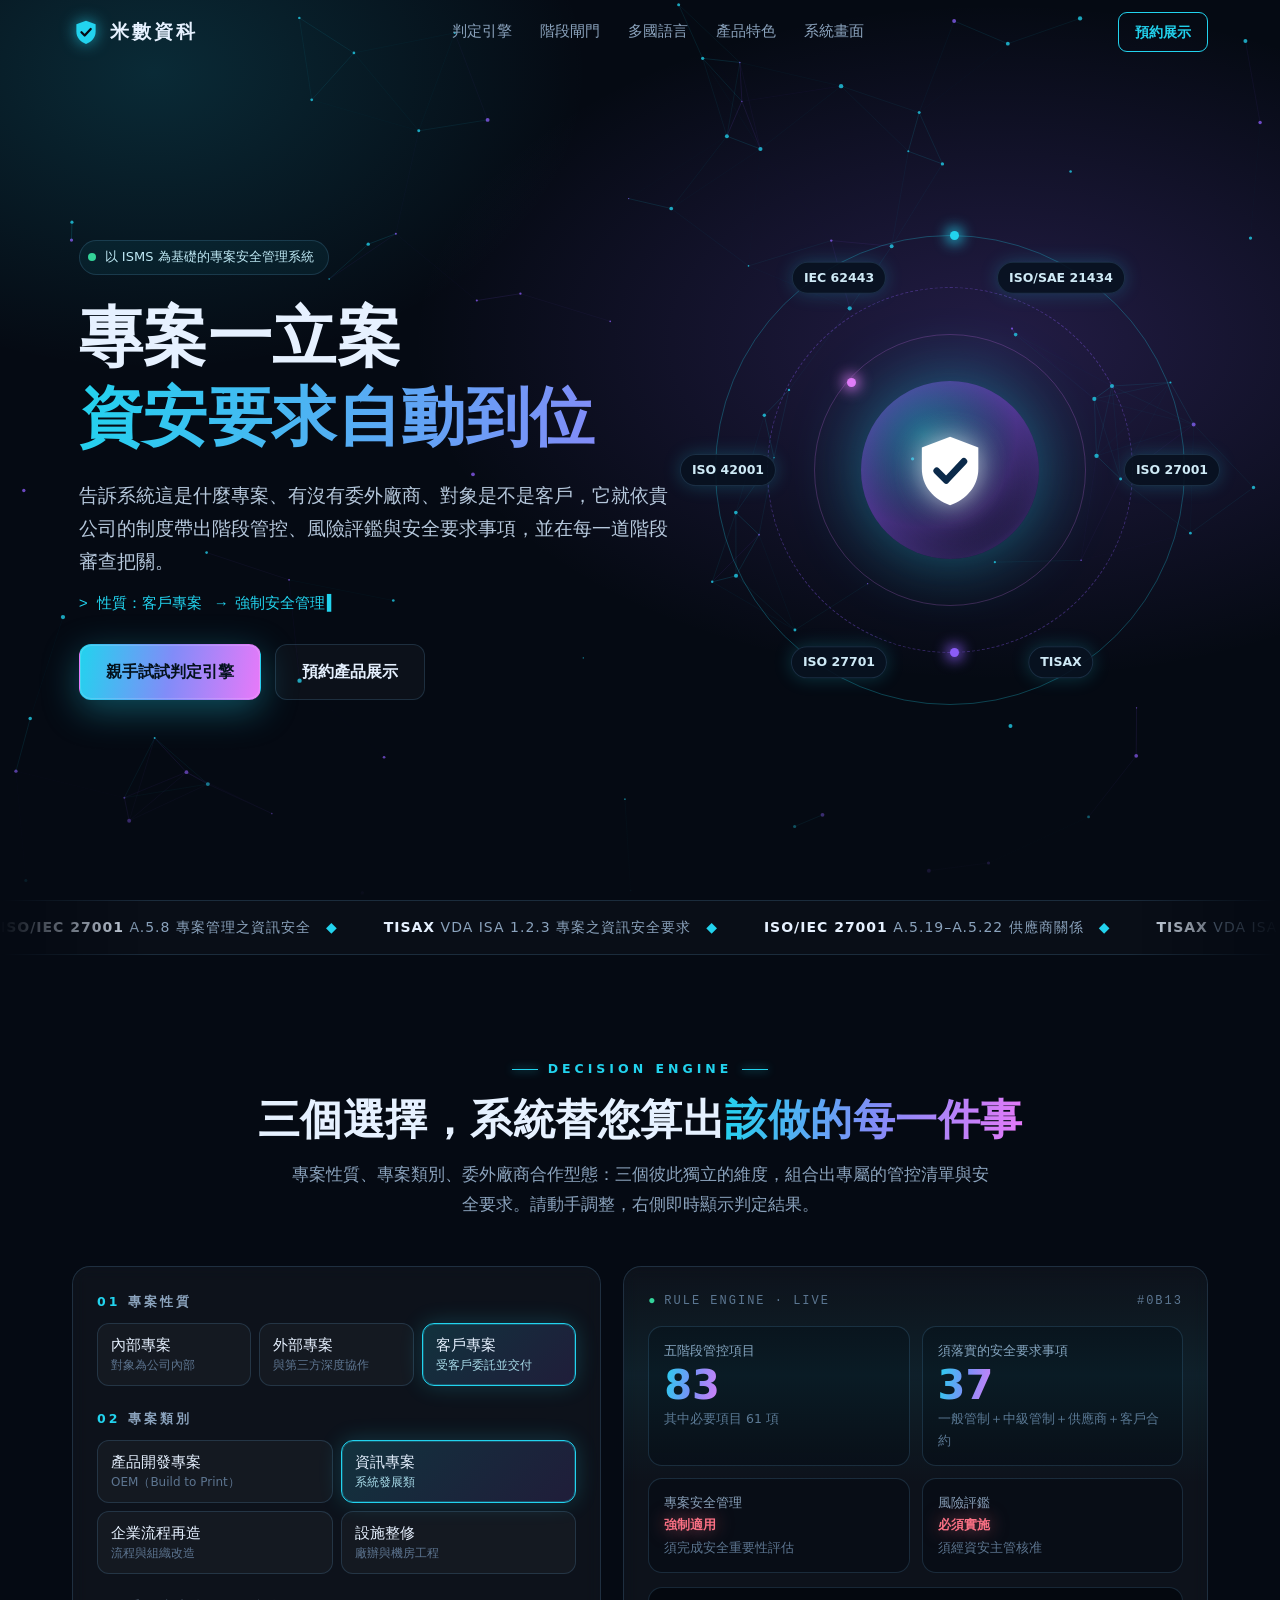
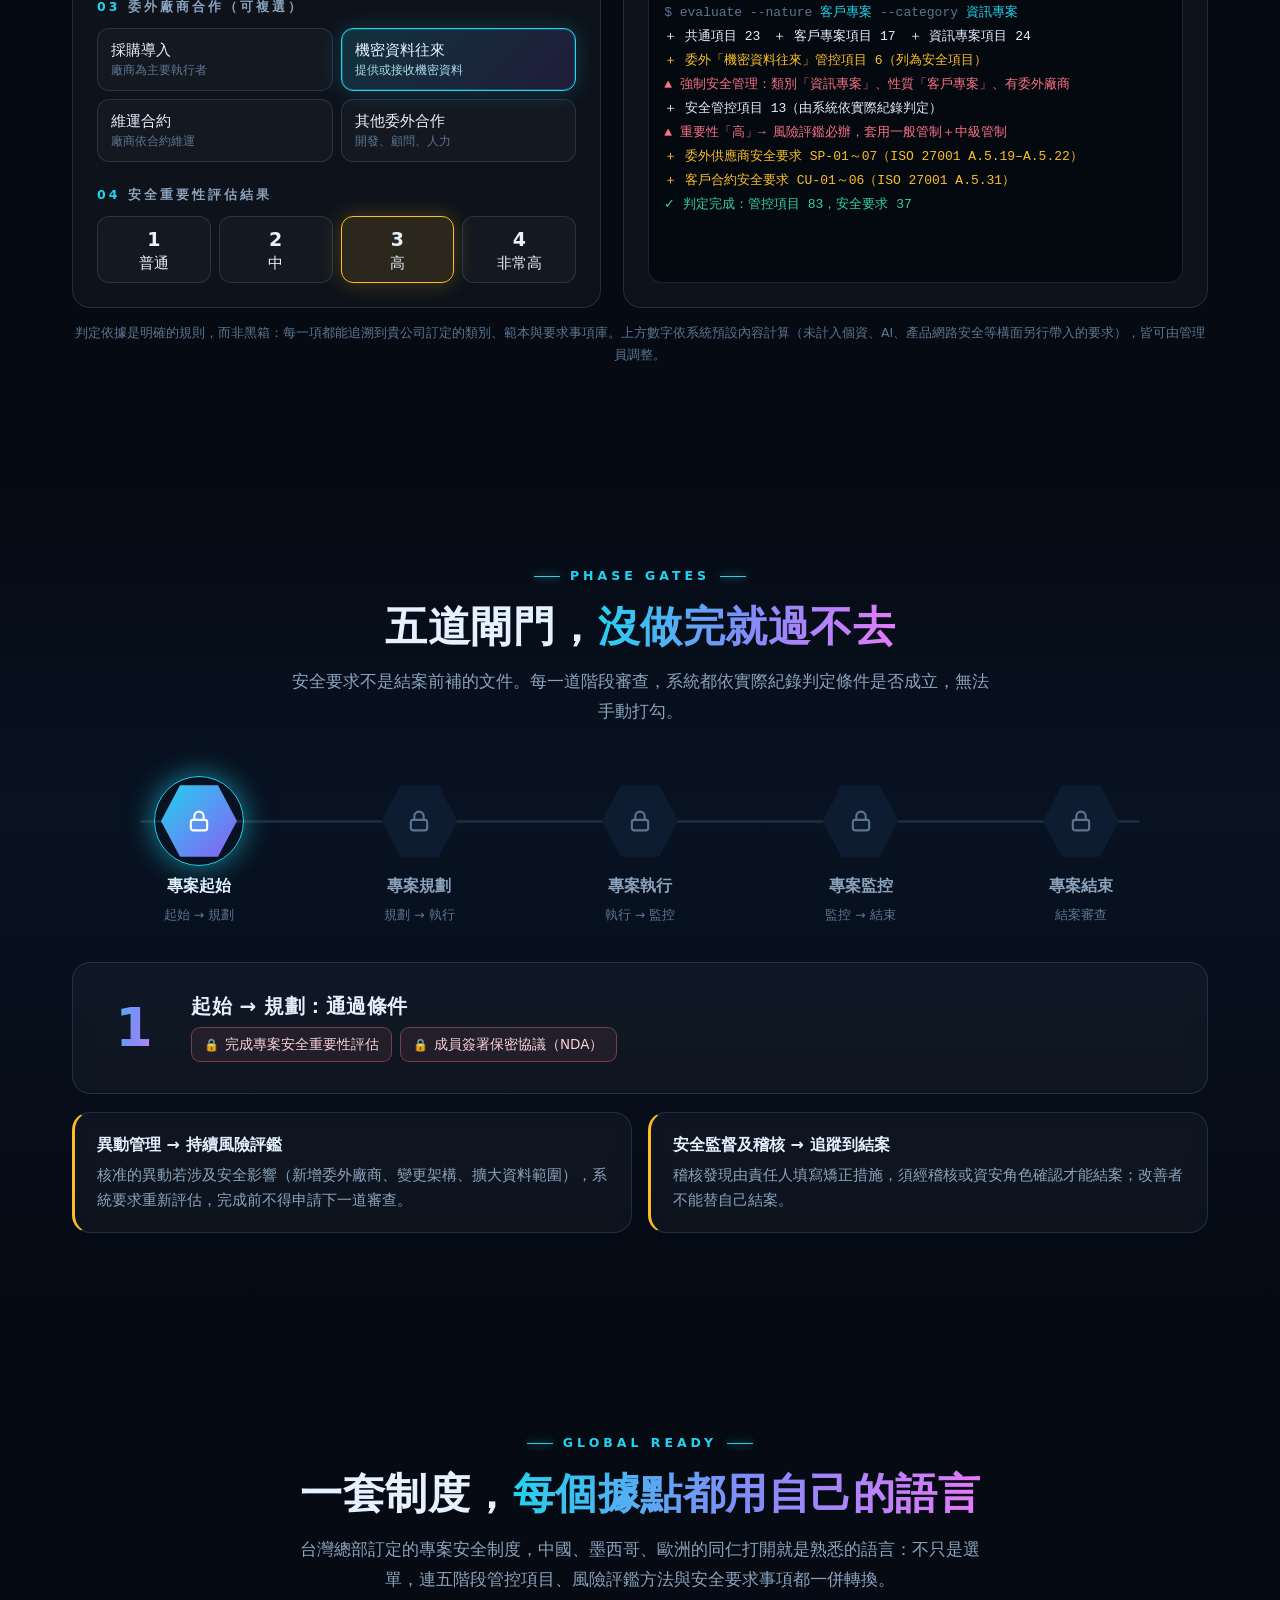
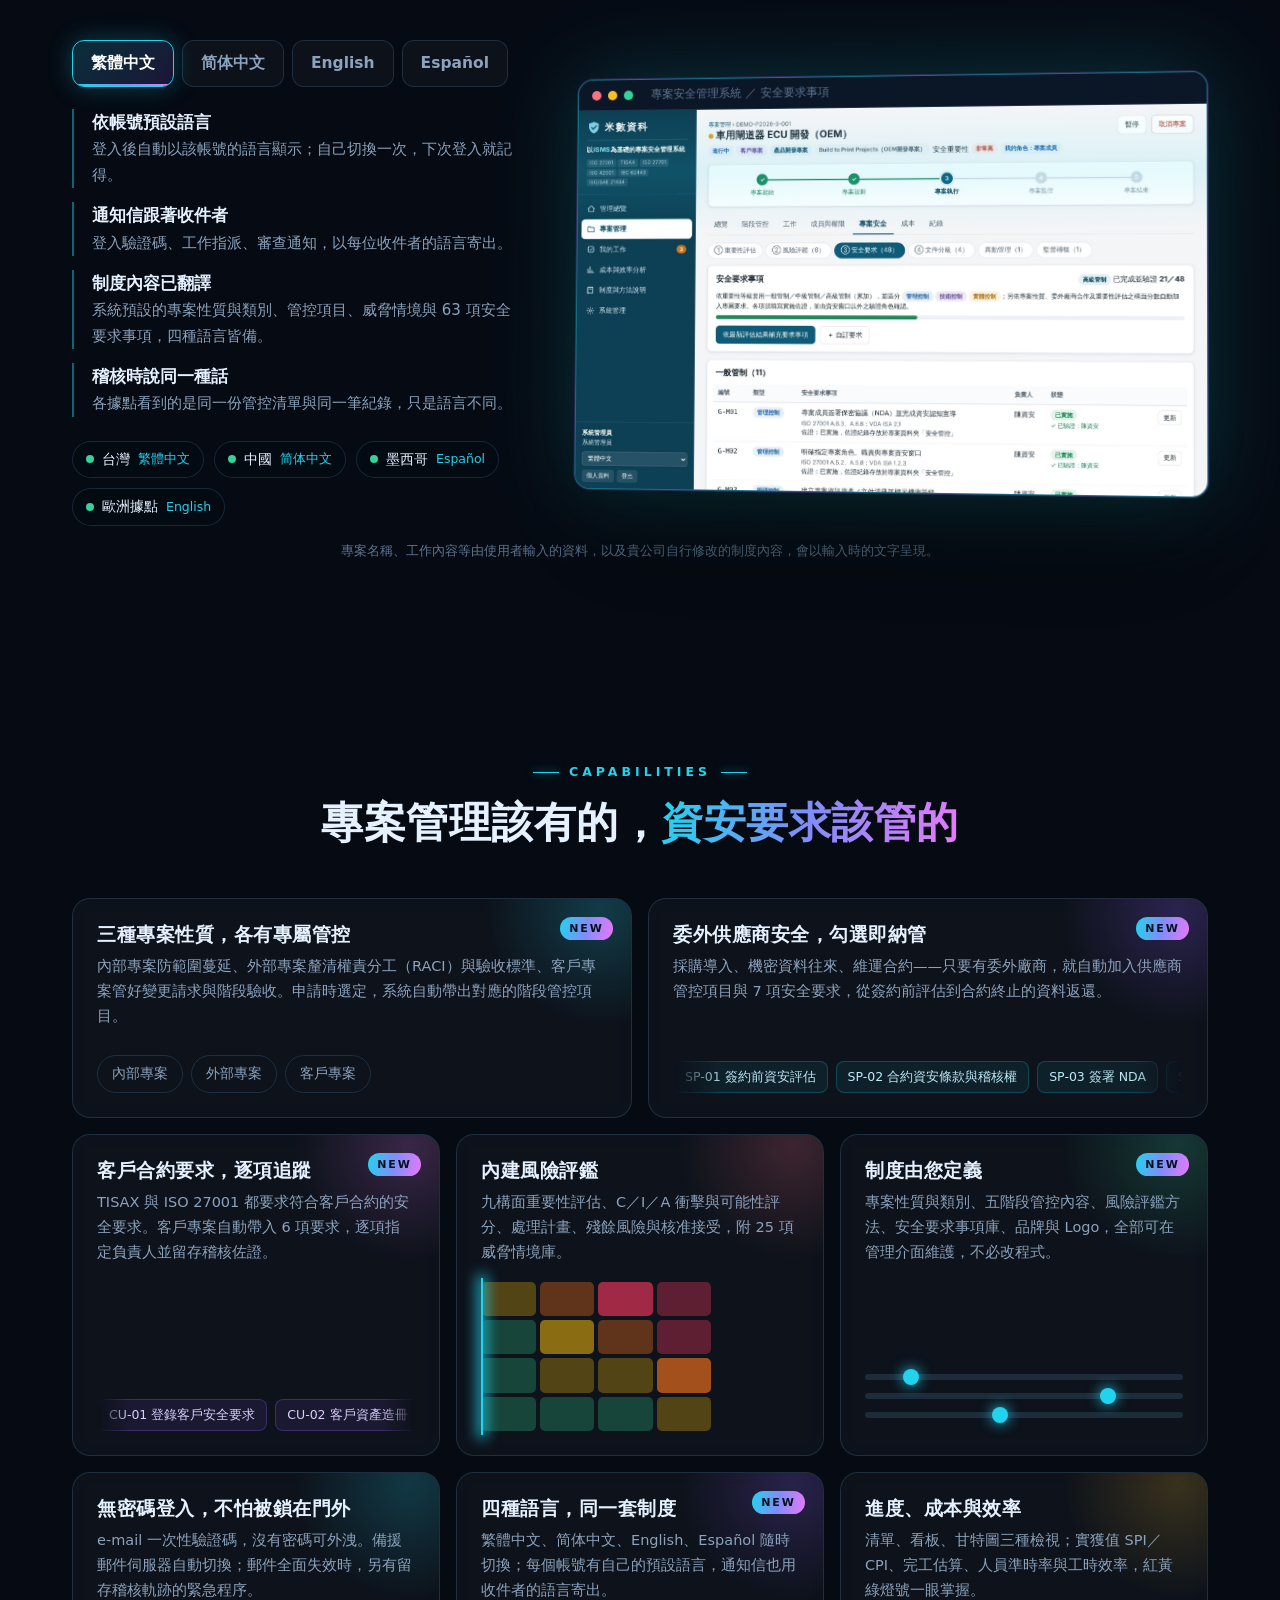
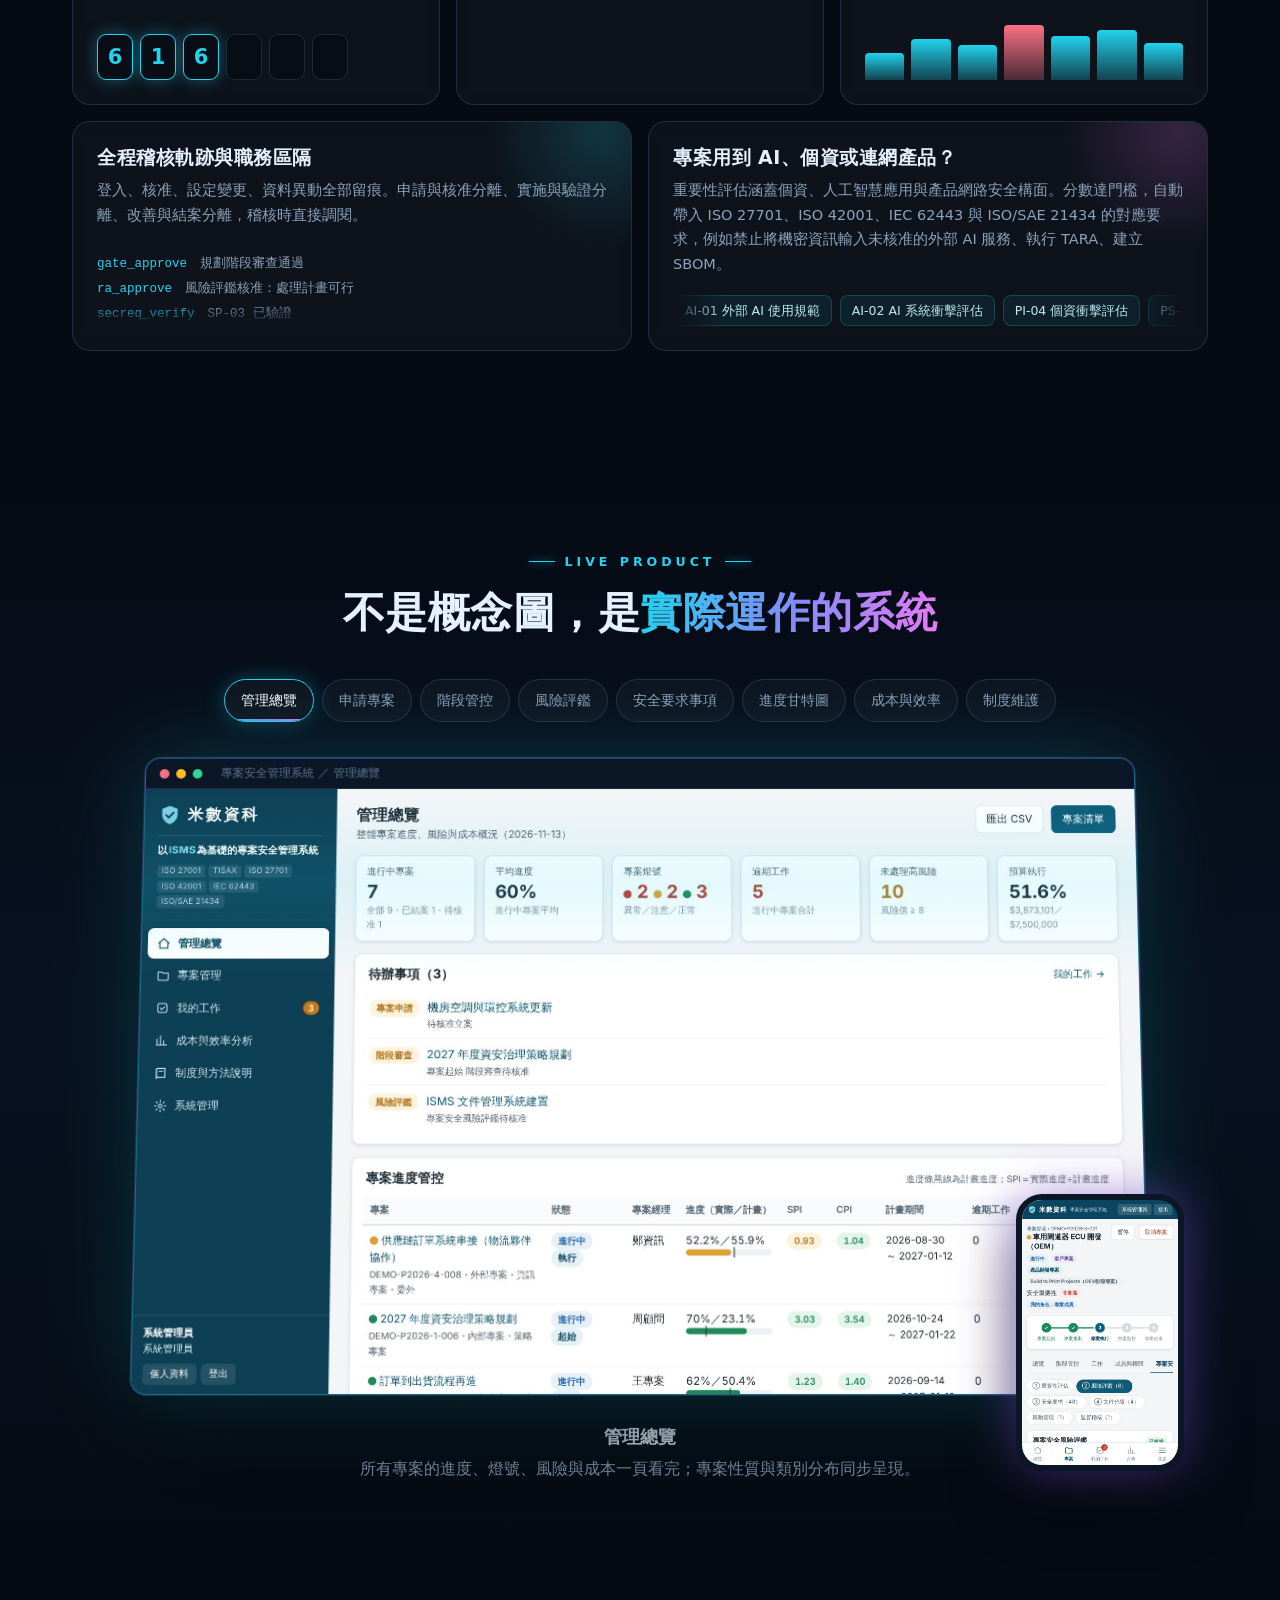
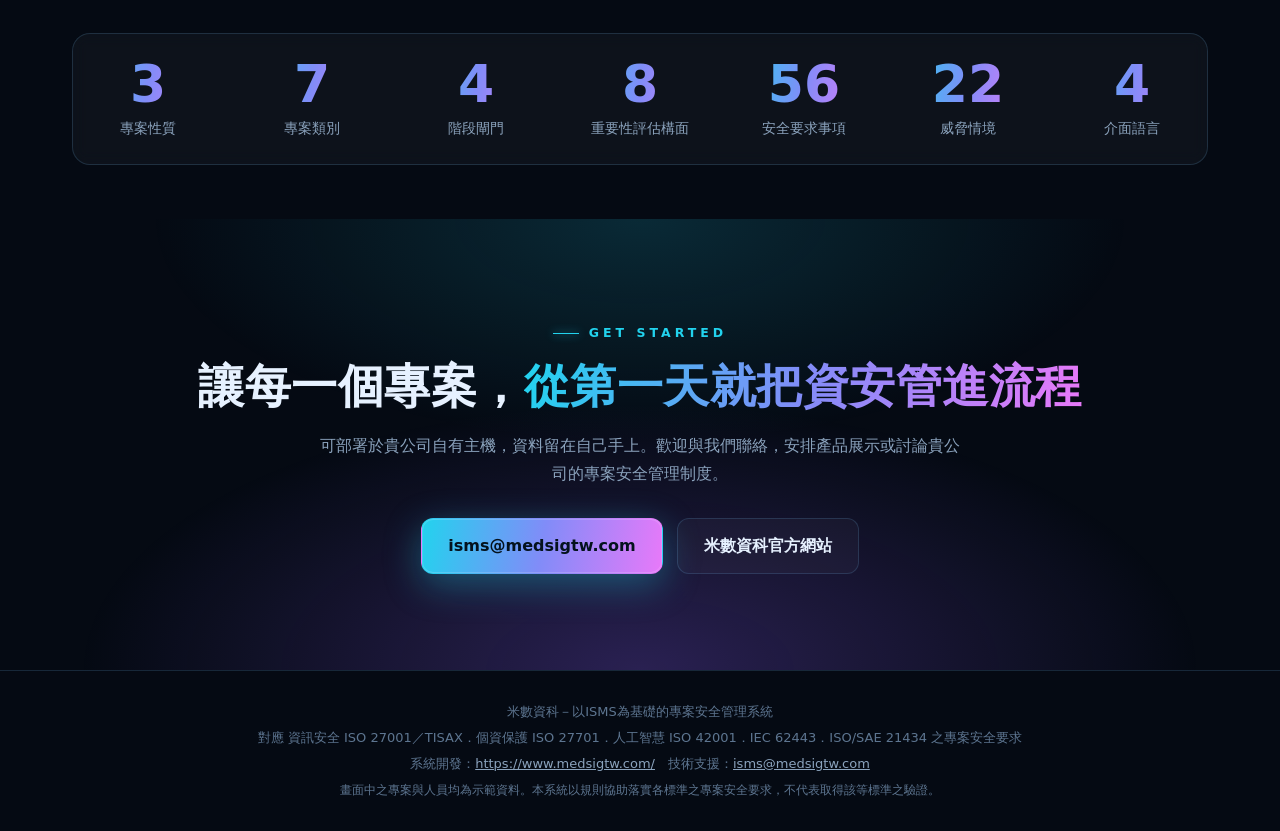
==== commit a6053ee9: "Highlight multilingual support; drop trial account feature Add a Global Ready section cycling the sa" ====
--- a/index.html
+++ b/index.html
@@ -4,7 +4,7 @@
 <meta charset="utf-8">
 <meta name="viewport" content="width=device-width, initial-scale=1">
 <title>米數資科｜以ISMS為基礎的專案安全管理系統</title>
-<meta name="description" content="專案一立案，資安要求自動到位。依專案性質、類別與委外型態，自動帶出階段管控、風險評鑑與安全要求事項，並以階段審查把關。對應 ISO 27001、TISAX、ISO 27701、ISO 42001、IEC 62443、ISO/SAE 21434 之專案安全要求。">
+<meta name="description" content="專案一立案，資安要求自動到位。依專案性質、類別與委外型態，自動帶出階段管控、風險評鑑與安全要求事項，並以階段審查把關。繁體中文、简体中文、English、Español 四種語言，跨國據點共用一套制度。對應 ISO 27001、TISAX、ISO 27701、ISO 42001、IEC 62443、ISO/SAE 21434 之專案安全要求。">
 <meta name="theme-color" content="#050a13">
 <meta property="og:title" content="米數資科｜以ISMS為基礎的專案安全管理系統">
 <meta property="og:description" content="專案一立案，資安要求自動到位。">
@@ -172,7 +172,17 @@
 @keyframes up { to { transform: translateY(-50%); } }
 .bars { display: flex; align-items: flex-end; gap: 7px; height: 78px; } .bars i { flex: 1; border-radius: 4px 4px 0 0; background: linear-gradient(to top, rgba(34, 211, 238, .25), var(--cy)); height: var(--h); transform-origin: bottom; animation: grow 3s ease-in-out infinite alternate; animation-delay: var(--dl); } .bars i.o { background: linear-gradient(to top, rgba(251, 113, 133, .25), var(--rd)); }
 @keyframes grow { from { transform: scaleY(.55); } }
-.roles { display: flex; gap: 8px; flex-wrap: wrap; } .roles span { font-size: 13px; padding: 5px 12px; border-radius: 9px; border: 1px solid var(--line); color: #cfe0f2; } .roles span b { color: var(--cy); margin-right: 5px; }
+.hello { position: relative; height: 40px; } .hello span { position: absolute; left: 0; bottom: 0; font-size: 21px; font-weight: 800; background: var(--grad); -webkit-background-clip: text; background-clip: text; color: transparent; opacity: 0; animation: hello 10s infinite; animation-delay: calc(var(--n) * 2.5s); white-space: nowrap; }
+@keyframes hello { 0% { opacity: 0; transform: translateY(12px); filter: blur(6px); } 4%, 22% { opacity: 1; transform: none; filter: none; } 26%, 100% { opacity: 0; transform: translateY(-12px); filter: blur(6px); } }
+.glob { display: grid; grid-template-columns: .82fr 1.18fr; gap: 34px; align-items: center; margin-top: 46px; }
+.glob .holo { max-width: none; margin: 0; } .glob .holo .frame { transform: rotateY(-7deg) rotateX(2deg); transform-origin: 100% 50%; }
+.langs { display: flex; flex-wrap: wrap; gap: 8px; margin-bottom: 22px; }
+.langs button { padding: 9px 18px; border-radius: 12px; border: 1px solid var(--line); background: rgba(255, 255, 255, .03); font-size: 15.5px; font-weight: 700; color: var(--mut); position: relative; overflow: hidden; transition: all .25s; }
+.langs button.on { color: #fff; border-color: var(--cy); background: linear-gradient(135deg, rgba(34, 211, 238, .18), rgba(139, 92, 246, .16)); box-shadow: 0 0 24px rgba(34, 211, 238, .28); }
+.langs button.on::after { content: ""; position: absolute; left: 0; bottom: 0; height: 2px; background: var(--grad); animation: prog 3.6s linear forwards; }
+.gpts { list-style: none; margin: 0; padding: 0; display: grid; gap: 14px; } .gpts li { padding-left: 18px; border-left: 2px solid rgba(34, 211, 238, .45); color: var(--mut); font-size: 15px; line-height: 1.7; } .gpts b { display: block; color: var(--tx); font-size: 16.5px; }
+.sites { display: flex; flex-wrap: wrap; gap: 10px; margin-top: 24px; } .sites span { display: inline-flex; align-items: center; gap: 8px; padding: 6px 13px; border-radius: 30px; border: 1px solid var(--line); font-size: 13.5px; background: rgba(5, 10, 19, .5); } .sites small { color: var(--cy); font-size: 12.5px; }
+.sites i { width: 8px; height: 8px; border-radius: 50%; background: var(--gr); animation: ping 2.4s infinite; animation-delay: calc(var(--n) * .6s); }
 
 /* 畫面展示 */
 .tabs { display: flex; gap: 8px; flex-wrap: wrap; justify-content: center; margin: 40px 0 22px; }
@@ -193,7 +203,7 @@
 @keyframes floaty { 50% { transform: translateY(-14px); } }
 
 /* 數字 */
-.nums { display: grid; grid-template-columns: repeat(6, 1fr); gap: 14px; text-align: center; }
+.nums { display: grid; grid-template-columns: repeat(7, 1fr); gap: 14px; text-align: center; }
 .nums div { padding: 22px 8px; } .nums b { display: block; font-size: clamp(34px, 4.6vw, 52px); line-height: 1.1; font-variant-numeric: tabular-nums; } .nums span { color: var(--mut); font-size: 14px; }
 
 /* CTA */
@@ -209,7 +219,8 @@
   .gate-detail { grid-template-columns: 1fr; gap: 6px; } .gate-detail .n { text-align: left; font-size: 40px; } .loops { grid-template-columns: 1fr; }
   .bento { grid-template-columns: 1fr 1fr; } .s2, .s3, .s4 { grid-column: span 2; }
   .holo .ph { display: none; } .holo .frame { transform: none; }
-  .nums { grid-template-columns: repeat(3, 1fr); }
+  .nums { grid-template-columns: repeat(4, 1fr); }
+  .glob { grid-template-columns: 1fr; } .glob .holo .frame { transform: none; }
 }
 @media (max-width: 560px) {
   .opts.c3 { grid-template-columns: 1fr; } .kp { gap: 8px; } .k { padding: 11px 12px; }
@@ -219,7 +230,7 @@
 }
 @media (prefers-reduced-motion: reduce) {
   *, *::before, *::after { animation: none !important; transition: none !important; }
-  .rv, .trace div, .conds span { opacity: 1; transform: none; } html { scroll-behavior: auto; } .rail i { display: none; }
+  .rv, .trace div, .conds span { opacity: 1; transform: none; } .hello span:first-child { opacity: 1; } html { scroll-behavior: auto; } .rail i { display: none; }
 }
 </style>
 </head>
@@ -227,7 +238,7 @@
 
 <nav id="nav"><div class="wrap">
   <a class="logo" href="#top"><svg viewBox="0 0 32 32" aria-hidden="true"><path d="M16 3l11 4.200v8.300c0 6.800-4.600 11.900-11 14.200C9.600 27.400 5 22.300 5 15.500V7.200z" fill="#22d3ee"/><path d="M10.800 16.300l3.700 3.700 6.900-7.400" fill="none" stroke="#050a13" stroke-width="2.600" stroke-linecap="round" stroke-linejoin="round"/></svg>米數資科</a>
-  <ul><li><a href="#engine">判定引擎</a></li><li><a href="#flow">階段閘門</a></li><li><a href="#features">產品特色</a></li><li><a href="#screens">系統畫面</a></li></ul>
+  <ul><li><a href="#engine">判定引擎</a></li><li><a href="#flow">階段閘門</a></li><li><a href="#global">多國語言</a></li><li><a href="#features">產品特色</a></li><li><a href="#screens">系統畫面</a></li></ul>
   <a class="cta" href="#contact">預約展示</a>
 </div></nav>
 
@@ -295,6 +306,28 @@
   </div>
 </div></section>
 
+<section id="global"><div class="wrap">
+  <div class="center"><span class="eyebrow rv">Global Ready</span>
+  <h2 class="rv">一套制度，<span class="grad">每個據點都用自己的語言</span></h2>
+  <p class="lead rv">台灣總部訂定的專案安全制度，中國、墨西哥、歐洲的同仁打開就是熟悉的語言：不只是選單，連五階段管控項目、風險評鑑方法與安全要求事項都一併轉換。</p></div>
+  <div class="glob">
+    <div class="rv">
+      <div class="langs" id="langs" role="tablist"></div>
+      <ul class="gpts">
+        <li><b>依帳號預設語言</b>登入後自動以該帳號的語言顯示；自己切換一次，下次登入就記得。</li>
+        <li><b>通知信跟著收件者</b>登入驗證碼、工作指派、審查通知，以每位收件者的語言寄出。</li>
+        <li><b>制度內容已翻譯</b>系統預設的專案性質與類別、管控項目、威脅情境與 63 項安全要求事項，四種語言皆備。</li>
+        <li><b>稽核時說同一種話</b>各據點看到的是同一份管控清單與同一筆紀錄，只是語言不同。</li>
+      </ul>
+      <div class="sites" aria-hidden="true"><span style="--n:0"><i></i>台灣<small>繁體中文</small></span><span style="--n:1"><i></i>中國<small>简体中文</small></span><span style="--n:2"><i></i>墨西哥<small>Español</small></span><span style="--n:3"><i></i>歐洲據點<small>English</small></span></div>
+    </div>
+    <div class="holo rv" style="--d:.1s">
+      <div class="frame"><div class="bar"><i></i><i></i><i></i><span id="langTitle"></span></div><div class="shotbox" id="langbox"></div></div>
+    </div>
+  </div>
+  <p class="note center rv">專案名稱、工作內容等由使用者輸入的資料，以及貴公司自行修改的制度內容，會以輸入時的文字呈現。</p>
+</div></section>
+
 <section id="features"><div class="wrap">
   <div class="center"><span class="eyebrow rv">Capabilities</span>
   <h2 class="rv">專案管理該有的，<span class="grad">資安要求該管的</span></h2></div>
@@ -317,9 +350,9 @@
     <div class="card glass s2 rv" style="--glow:rgba(34,211,238,.2)"><h3>無密碼登入，不怕被鎖在門外</h3>
       <p>e-mail 一次性驗證碼，沒有密碼可外洩。備援郵件伺服器自動切換；郵件全面失效時，另有留存稽核軌跡的緊急程序。</p>
       <div class="viz otp" id="otp"><i></i><i></i><i></i><i></i><i></i><i></i></div></div>
-    <div class="card glass s2 rv" style="--d:.08s;--glow:rgba(139,92,246,.22)"><span class="new">NEW</span><h3>客戶試用與參觀帳號</h3>
-      <p>提供客戶試用時，只看得到自己的專案；單一「測試負責人」即可走完全部流程。參觀帳號則完全唯讀。</p>
-      <div class="viz roles"><span><b>◆</b>正式帳號</span><span><b>◆</b>客戶測試</span><span><b>◆</b>參觀（唯讀）</span></div></div>
+    <div class="card glass s2 rv" style="--d:.08s;--glow:rgba(139,92,246,.22)"><span class="new">NEW</span><h3>四種語言，同一套制度</h3>
+      <p>繁體中文、简体中文、English、Español 隨時切換；每個帳號有自己的預設語言，通知信也用收件者的語言寄出。</p>
+      <div class="viz hello" aria-hidden="true"><span style="--n:0">專案安全</span><span style="--n:1">项目安全</span><span style="--n:2">Project Security</span><span style="--n:3">Seguridad del proyecto</span></div></div>
     <div class="card glass s2 rv" style="--d:.16s;--glow:rgba(251,191,36,.18)"><h3>進度、成本與效率</h3>
       <p>清單、看板、甘特圖三種檢視；實獲值 SPI／CPI、完工估算、人員準時率與工時效率，紅黃綠燈號一眼掌握。</p>
       <div class="viz bars"><i style="--h:46%;--dl:0s"></i><i style="--h:68%;--dl:-.4s"></i><i style="--h:58%;--dl:-.8s"></i><i class="o" style="--h:92%;--dl:-1.2s"></i><i style="--h:74%;--dl:-1.6s"></i><i style="--h:84%;--dl:-2s"></i><i style="--h:62%;--dl:-2.4s"></i></div></div>
@@ -349,6 +382,7 @@
   <div class="rv" style="--d:.18s"><b class="grad" data-n="9">0</b><span>重要性評估構面</span></div>
   <div class="rv" style="--d:.24s"><b class="grad" data-n="63">0</b><span>安全要求事項</span></div>
   <div class="rv" style="--d:.3s"><b class="grad" data-n="25">0</b><span>威脅情境</span></div>
+  <div class="rv" style="--d:.36s"><b class="grad" data-n="4">0</b><span>介面語言</span></div>
 </div></div></section>
 
 <section class="final" id="contact"><div class="wrap">
@@ -418,7 +452,7 @@
   if (reduce) { draw(); cancelAnimationFrame(raf); } else new IntersectionObserver((es) => es.forEach((e) => { cancelAnimationFrame(raf); if (e.isIntersecting) draw(); })).observe(cv);
 
   // ── 打字機 ──
-  const lines = ['> 性質：客戶專案　→ 強制安全管理', '> 委外：機密資料往來　→ 加入供應商安全要求', '> 重要性：高　→ 須完成風險評鑑並經核准', '> 階段審查：條件未成立　→ 無法進入執行階段'];
+  const lines = ['> 性質：客戶專案　→ 強制安全管理', '> 委外：機密資料往來　→ 加入供應商安全要求', '> 重要性：高　→ 須完成風險評鑑並經核准', '> 階段審查：條件未成立　→ 無法進入執行階段', '> 帳號語言：Español　→ 介面與通知信自動切換'];
   const ty = $('#typed');
   if (reduce) ty.textContent = lines[0]; else { let li = 0; let ci = 0; let del = false;
     const tick = () => { const s = lines[li]; ty.textContent = s.slice(0, ci); if (!del && ci < s.length) { ci++; setTimeout(tick, 42); } else if (!del) { del = true; setTimeout(tick, 1900); } else if (ci > 0) { ci -= 2; if (ci < 0) ci = 0; setTimeout(tick, 16); } else { del = false; li = (li + 1) % lines.length; setTimeout(tick, 300); } };
@@ -500,6 +534,17 @@
   if (reduce) [...'482913'].forEach((ch, i) => { cells[i].textContent = ch; cells[i].classList.add('f'); });
   else { let ot = null; new IntersectionObserver((es) => es.forEach((e) => { clearInterval(ot); if (e.isIntersecting) { otp(); ot = setInterval(otp, 4200); } }), { threshold: 0.4 }).observe($('#otp')); }
 
+  // ── 多國語言：同一畫面、四種語言 ──
+  const LG = [['zh-TW', '繁體中文', '專案安全管理系統 ／ 安全要求事項'], ['zh-CN', '简体中文', '项目安全管理系统 ／ 安全要求事项'], ['en', 'English', 'Project Security Management ／ Security Requirements'], ['es', 'Español', 'Gestión de seguridad del proyecto ／ Requisitos de seguridad']];
+  $('#langbox').innerHTML = LG.map(([k, n]) => `<img src="img/lang-${k}.jpg" alt="${n} 介面：安全要求事項畫面" loading="lazy" width="1980" height="1200">`).join('');
+  $('#langs').innerHTML = LG.map(([, n], i) => `<button type="button" role="tab" data-i="${i}">${n}</button>`).join('');
+  const lImgs = $$('#langbox img'); const lTabs = $$('#langs button'); let lgi = 0; let lgt = null;
+  const showLang = (i) => { lgi = i; lImgs.forEach((m, k) => m.classList.toggle('on', k === i)); lTabs.forEach((b, k) => { b.classList.remove('on'); if (k === i) { void b.offsetWidth; b.classList.add('on'); } b.setAttribute('aria-selected', k === i); }); $('#langTitle').textContent = LG[i][2]; };
+  const lrot = () => { clearInterval(lgt); if (!reduce) lgt = setInterval(() => showLang((lgi + 1) % LG.length), 3600); };
+  lTabs.forEach((b) => b.addEventListener('click', () => { showLang(+b.dataset.i); lrot(); }));
+  showLang(0);
+  new IntersectionObserver((es) => es.forEach((e) => (e.isIntersecting ? lrot() : clearInterval(lgt))), { threshold: 0.2 }).observe($('#global'));
+
   // ── 系統畫面輪播 ──
   const SH = [
     ['dashboard', '管理總覽', '所有專案的進度、燈號、風險與成本一頁看完；專案性質與類別分布同步呈現。'],
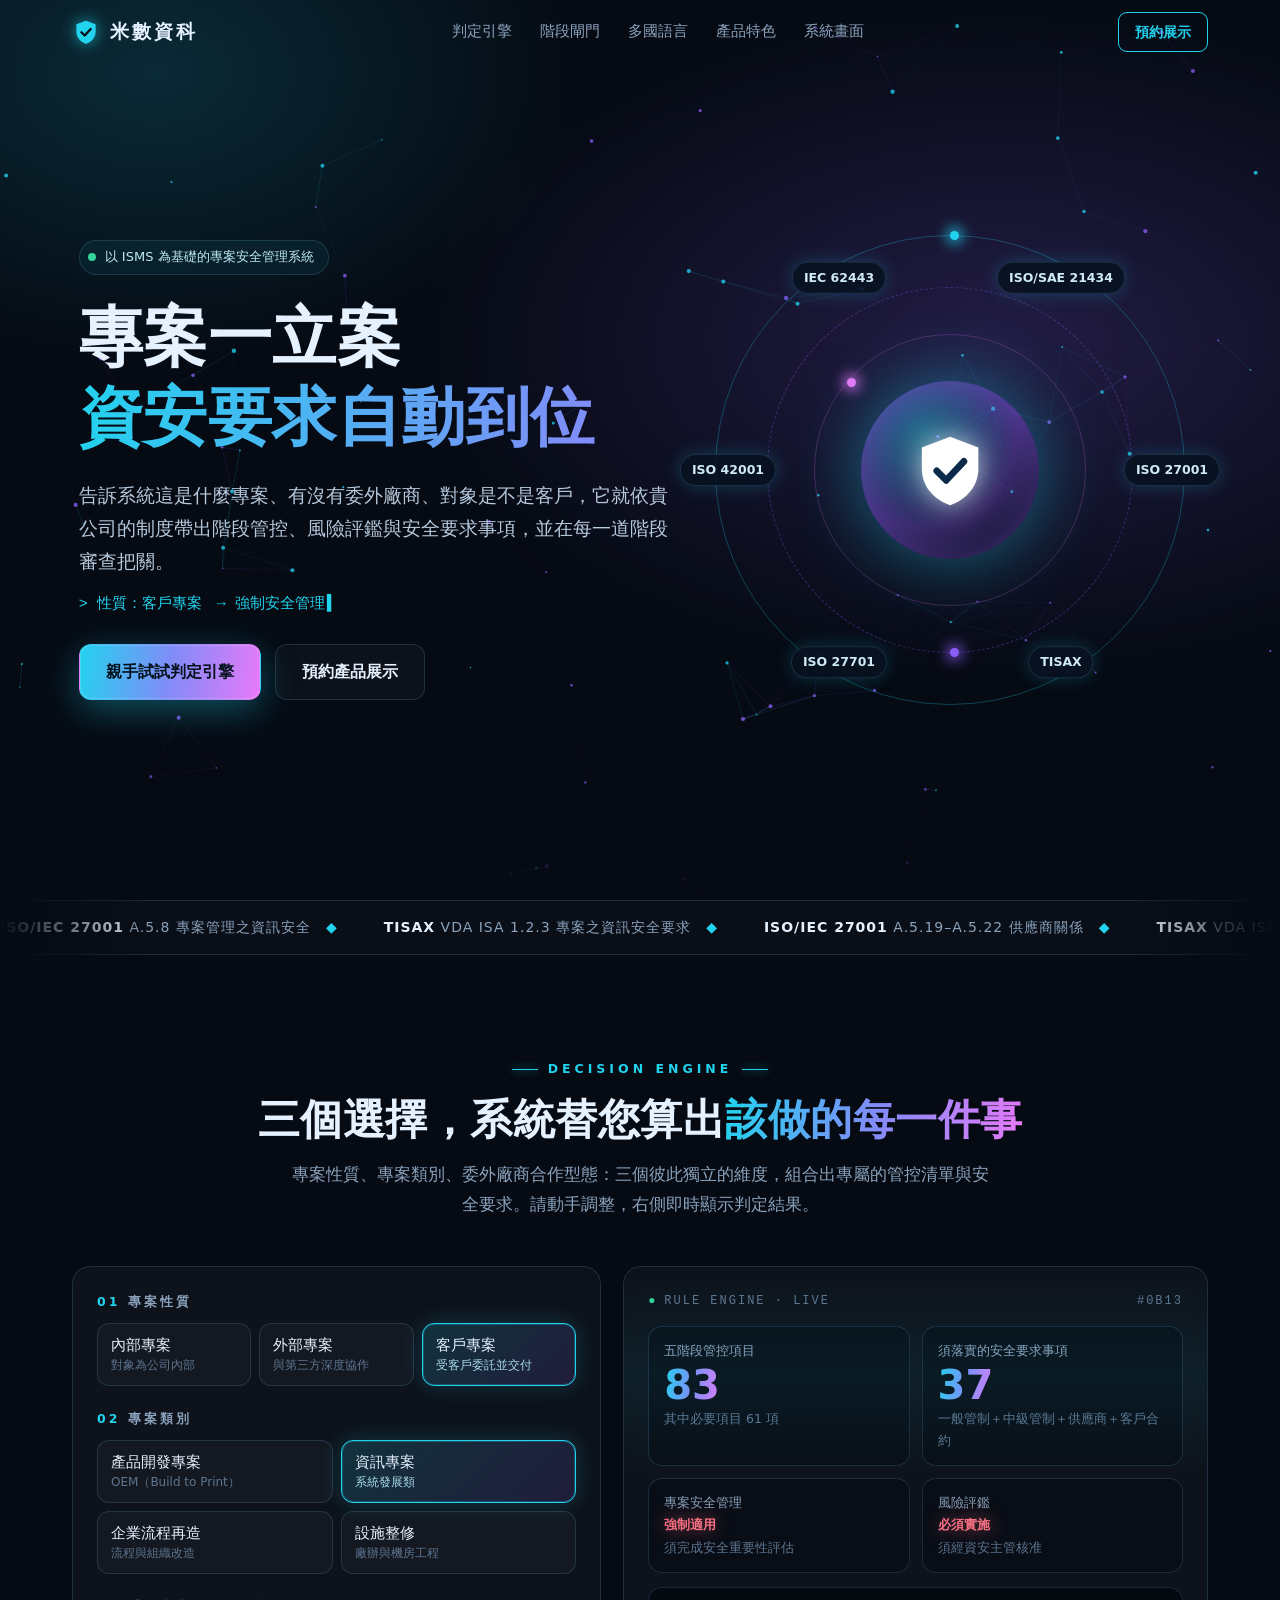
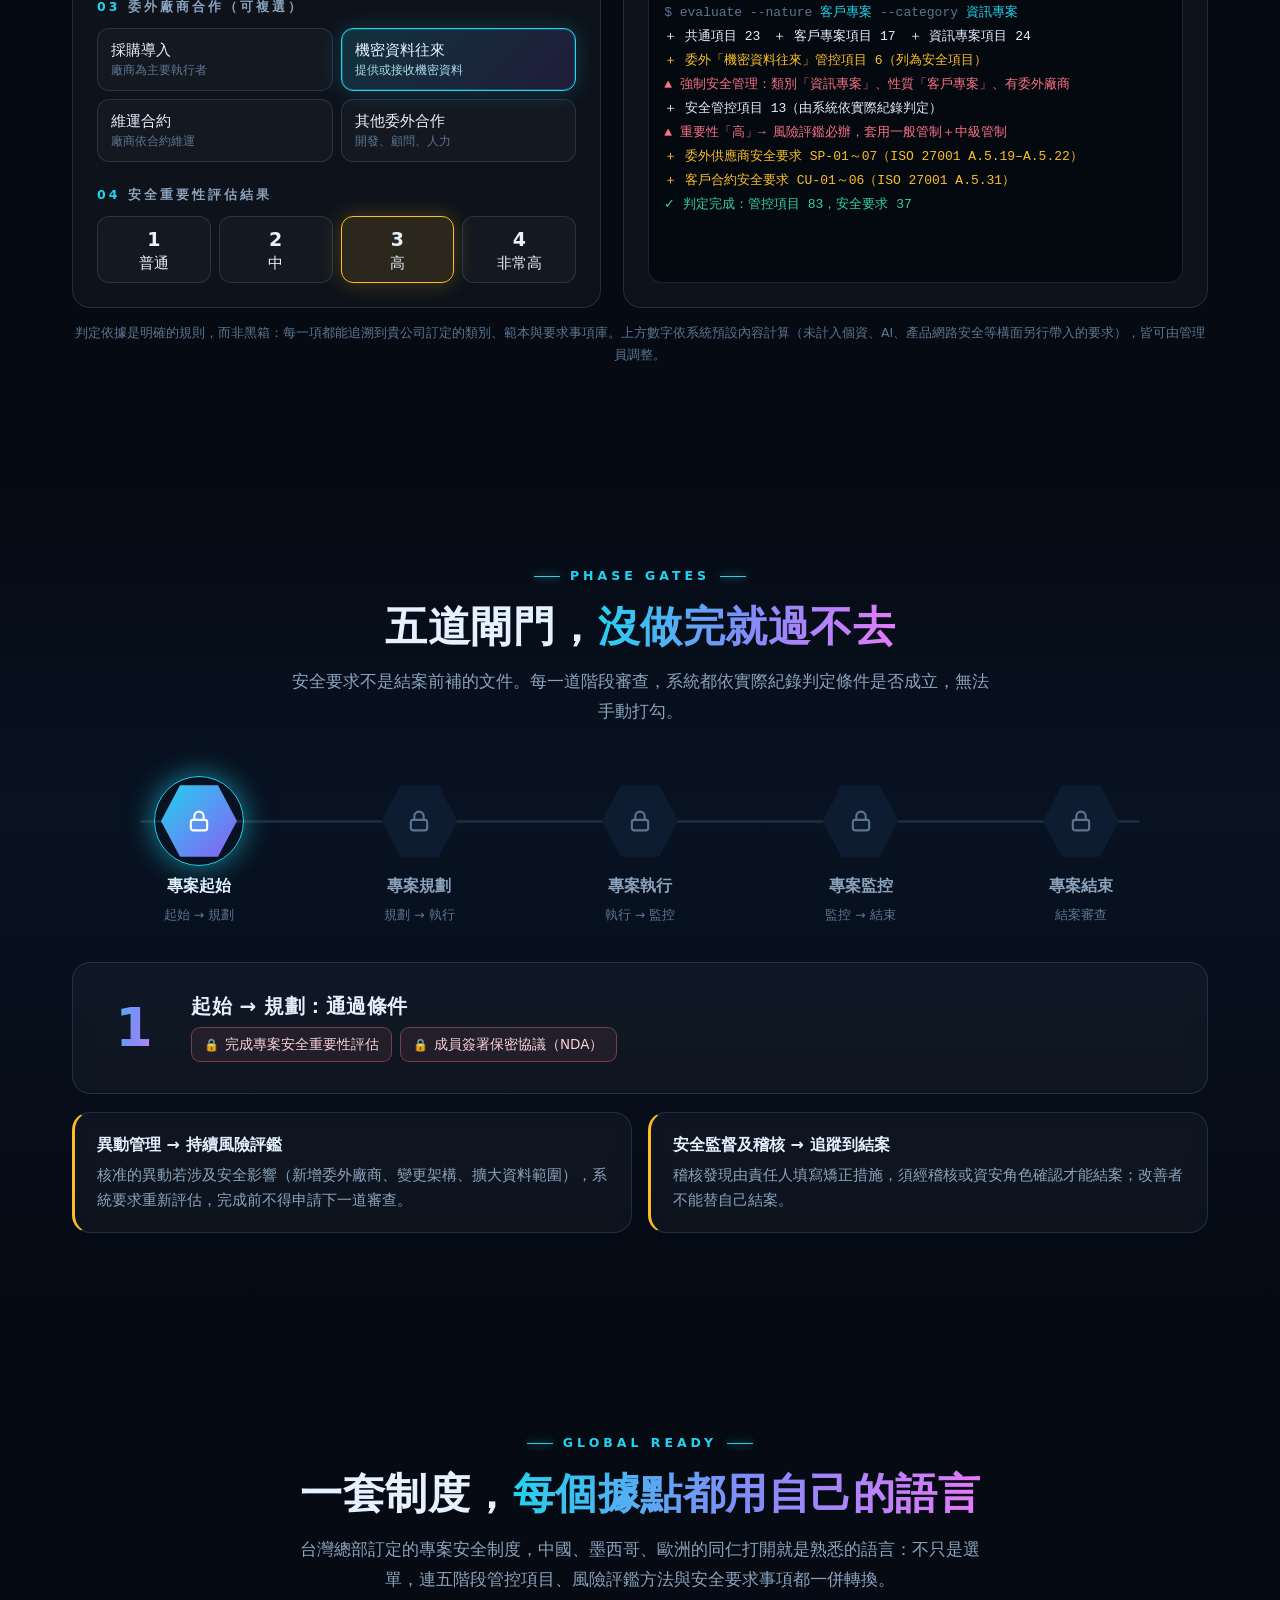
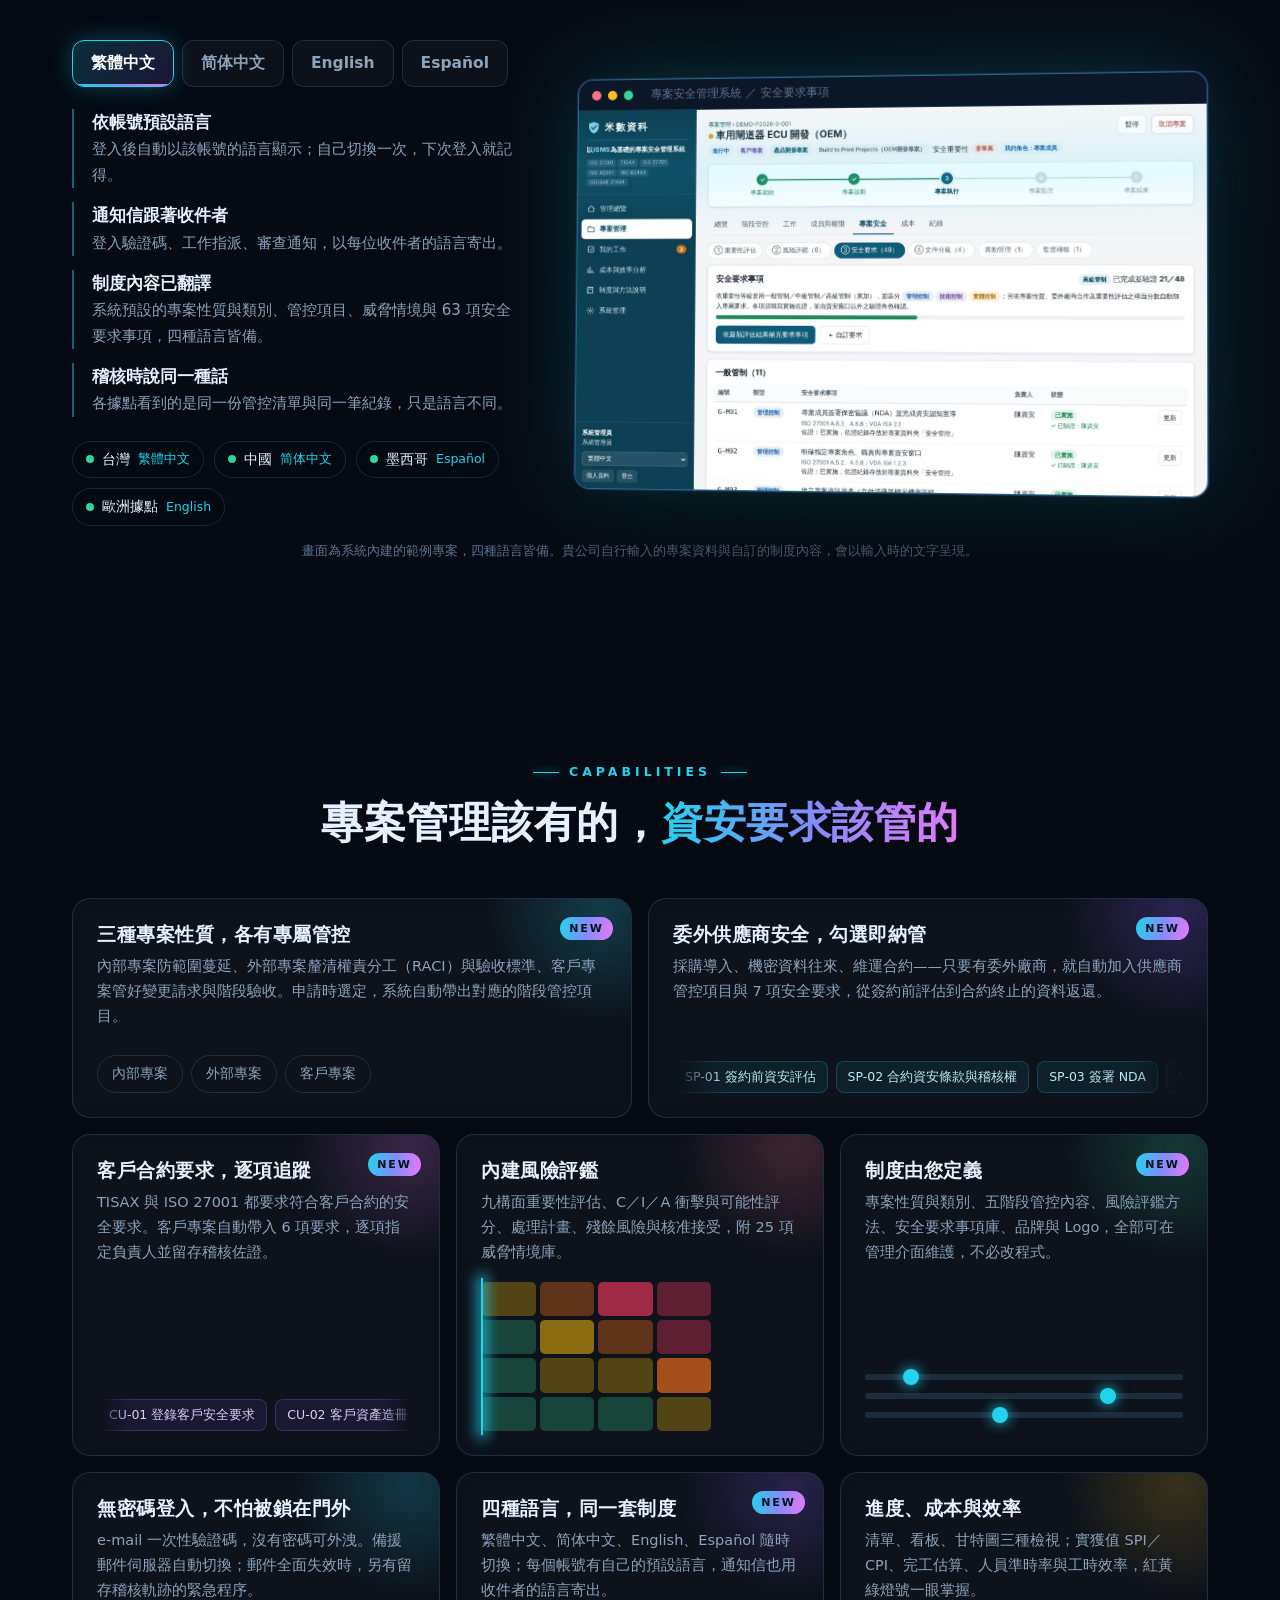
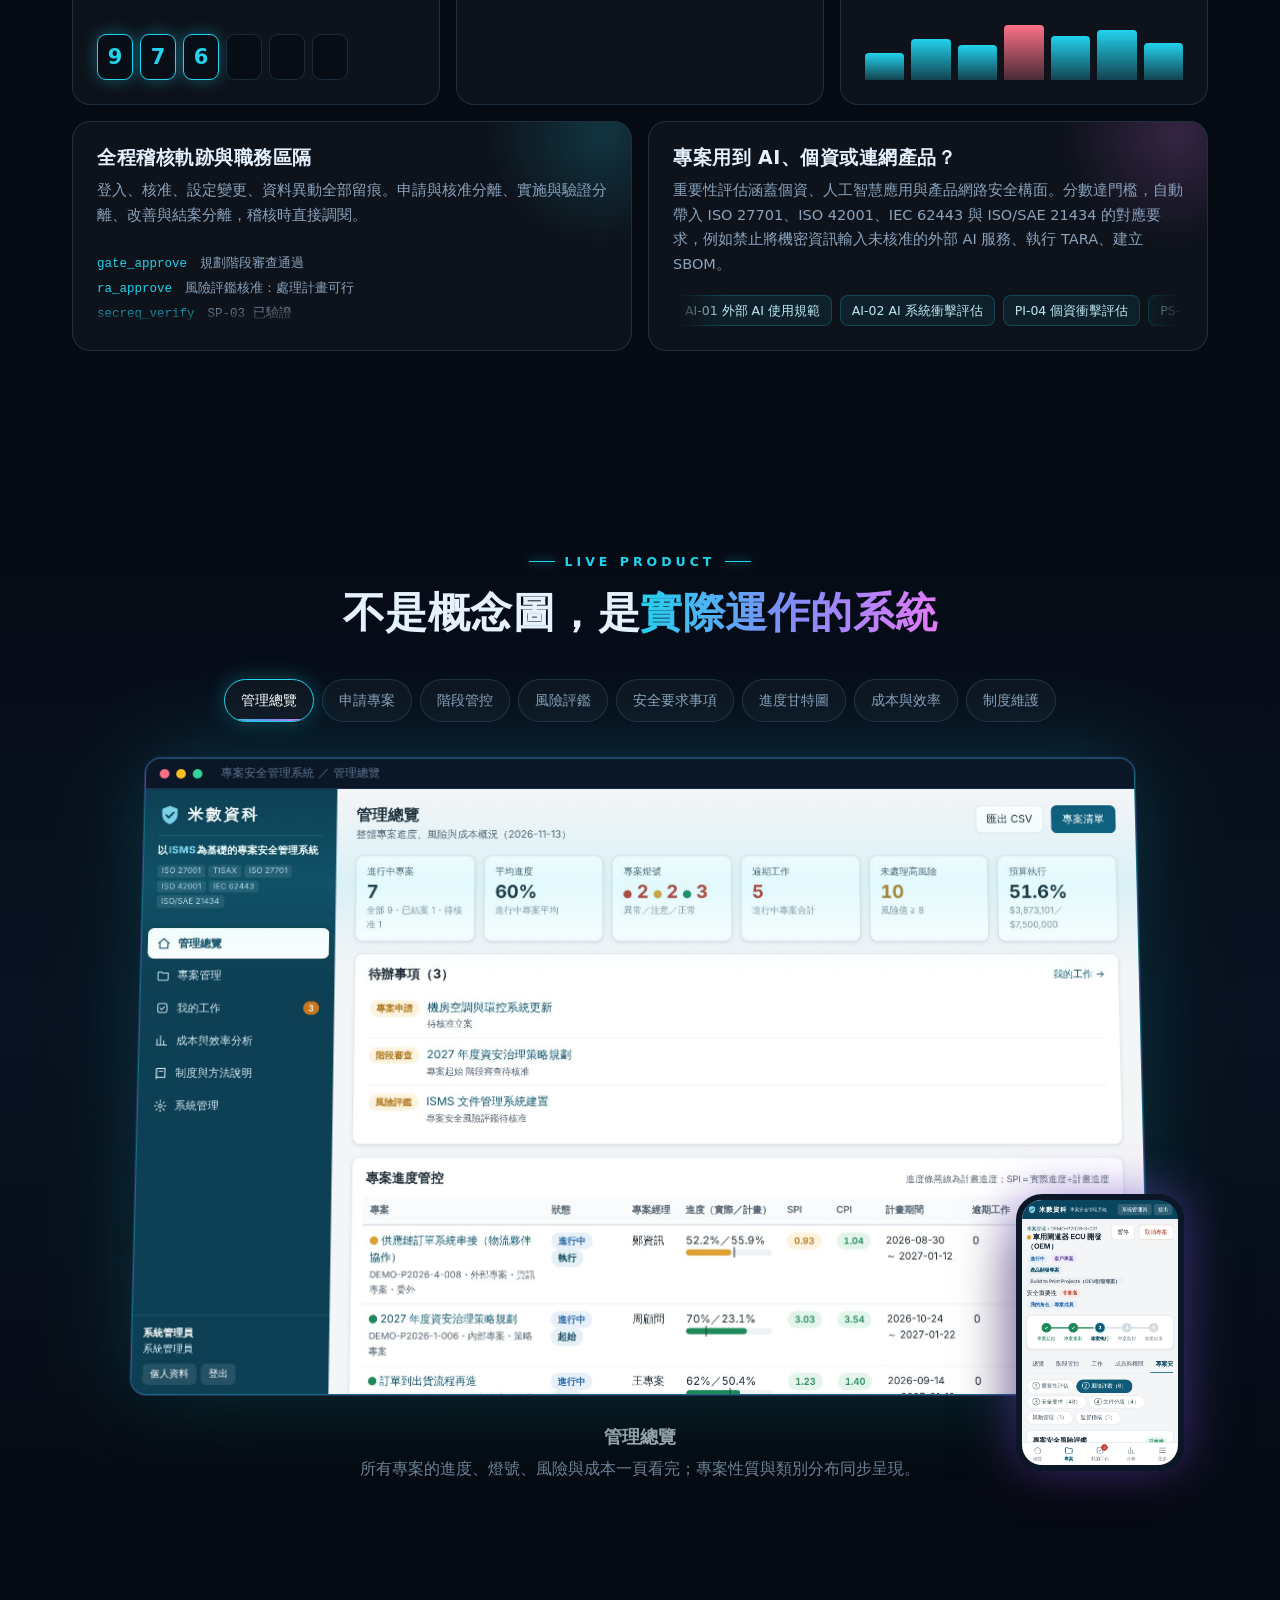
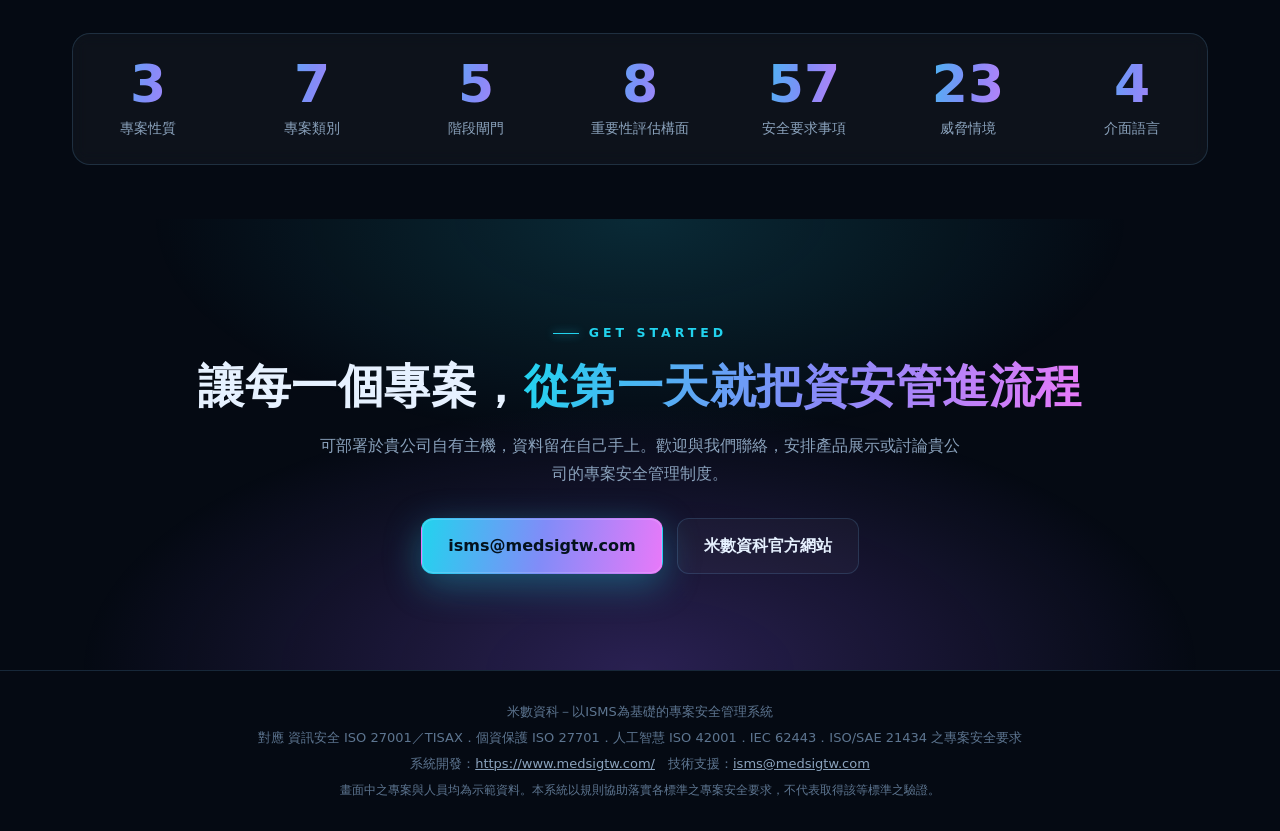
==== commit 543e9eae: "Refresh language screenshots with translated sample data Co-Authored-By: Claude Fable 5.2 <noreply@a" ====
--- a/index.html
+++ b/index.html
@@ -325,7 +325,7 @@
       <div class="frame"><div class="bar"><i></i><i></i><i></i><span id="langTitle"></span></div><div class="shotbox" id="langbox"></div></div>
     </div>
   </div>
-  <p class="note center rv">專案名稱、工作內容等由使用者輸入的資料，以及貴公司自行修改的制度內容，會以輸入時的文字呈現。</p>
+  <p class="note center rv">畫面為系統內建的範例專案，四種語言皆備。貴公司自行輸入的專案資料與自訂的制度內容，會以輸入時的文字呈現。</p>
 </div></section>
 
 <section id="features"><div class="wrap">
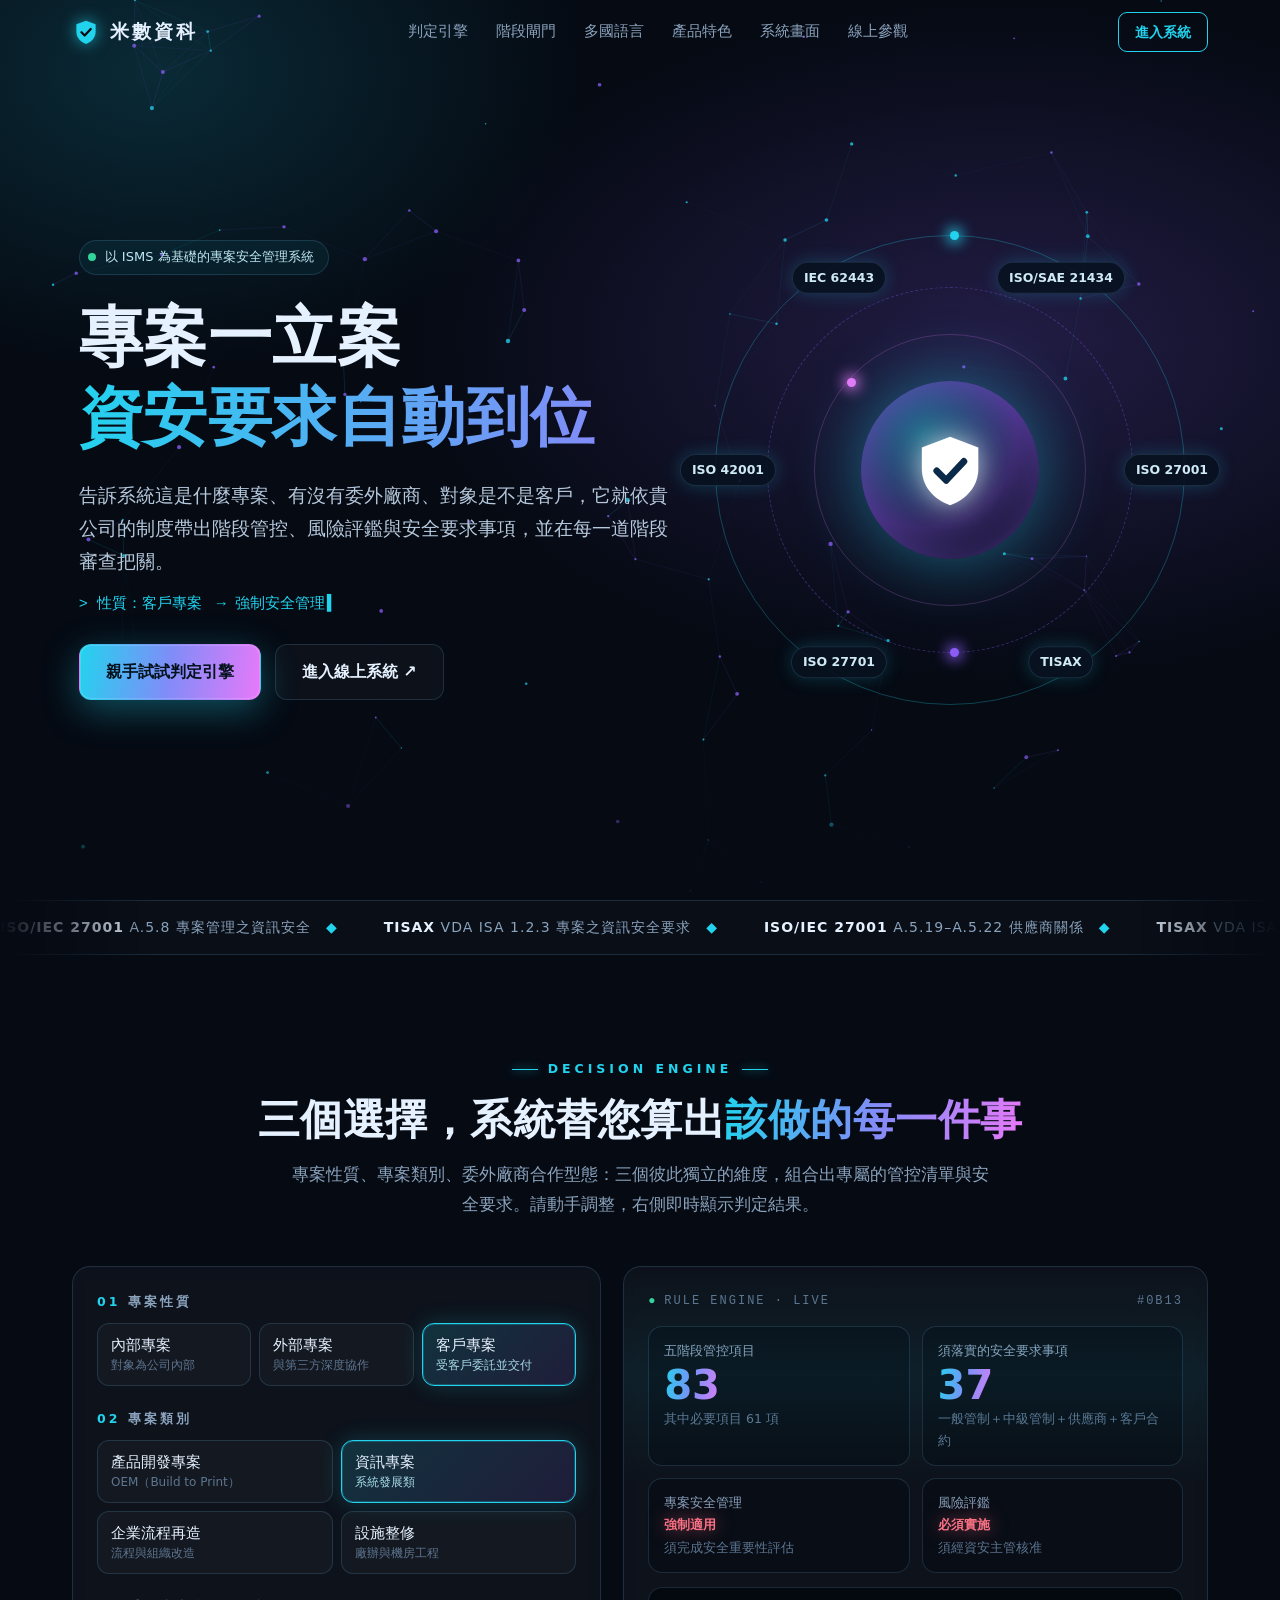
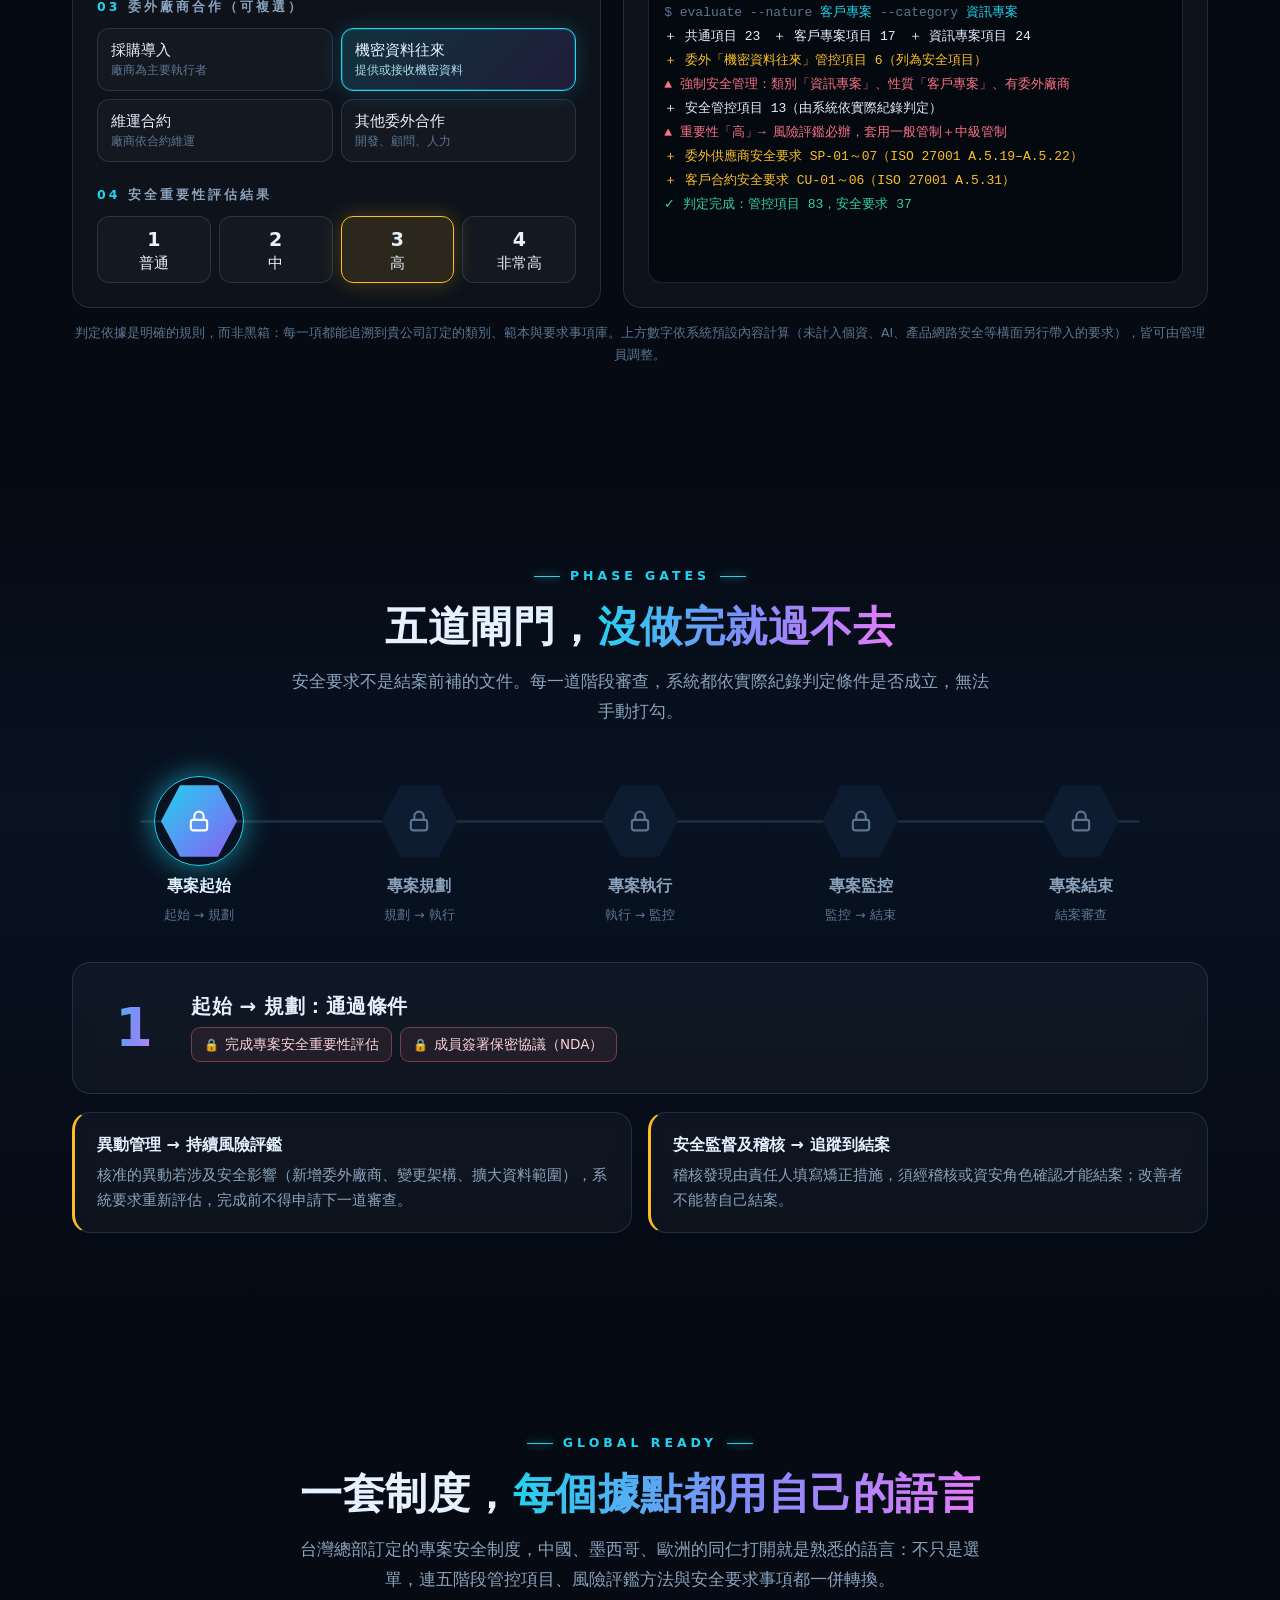
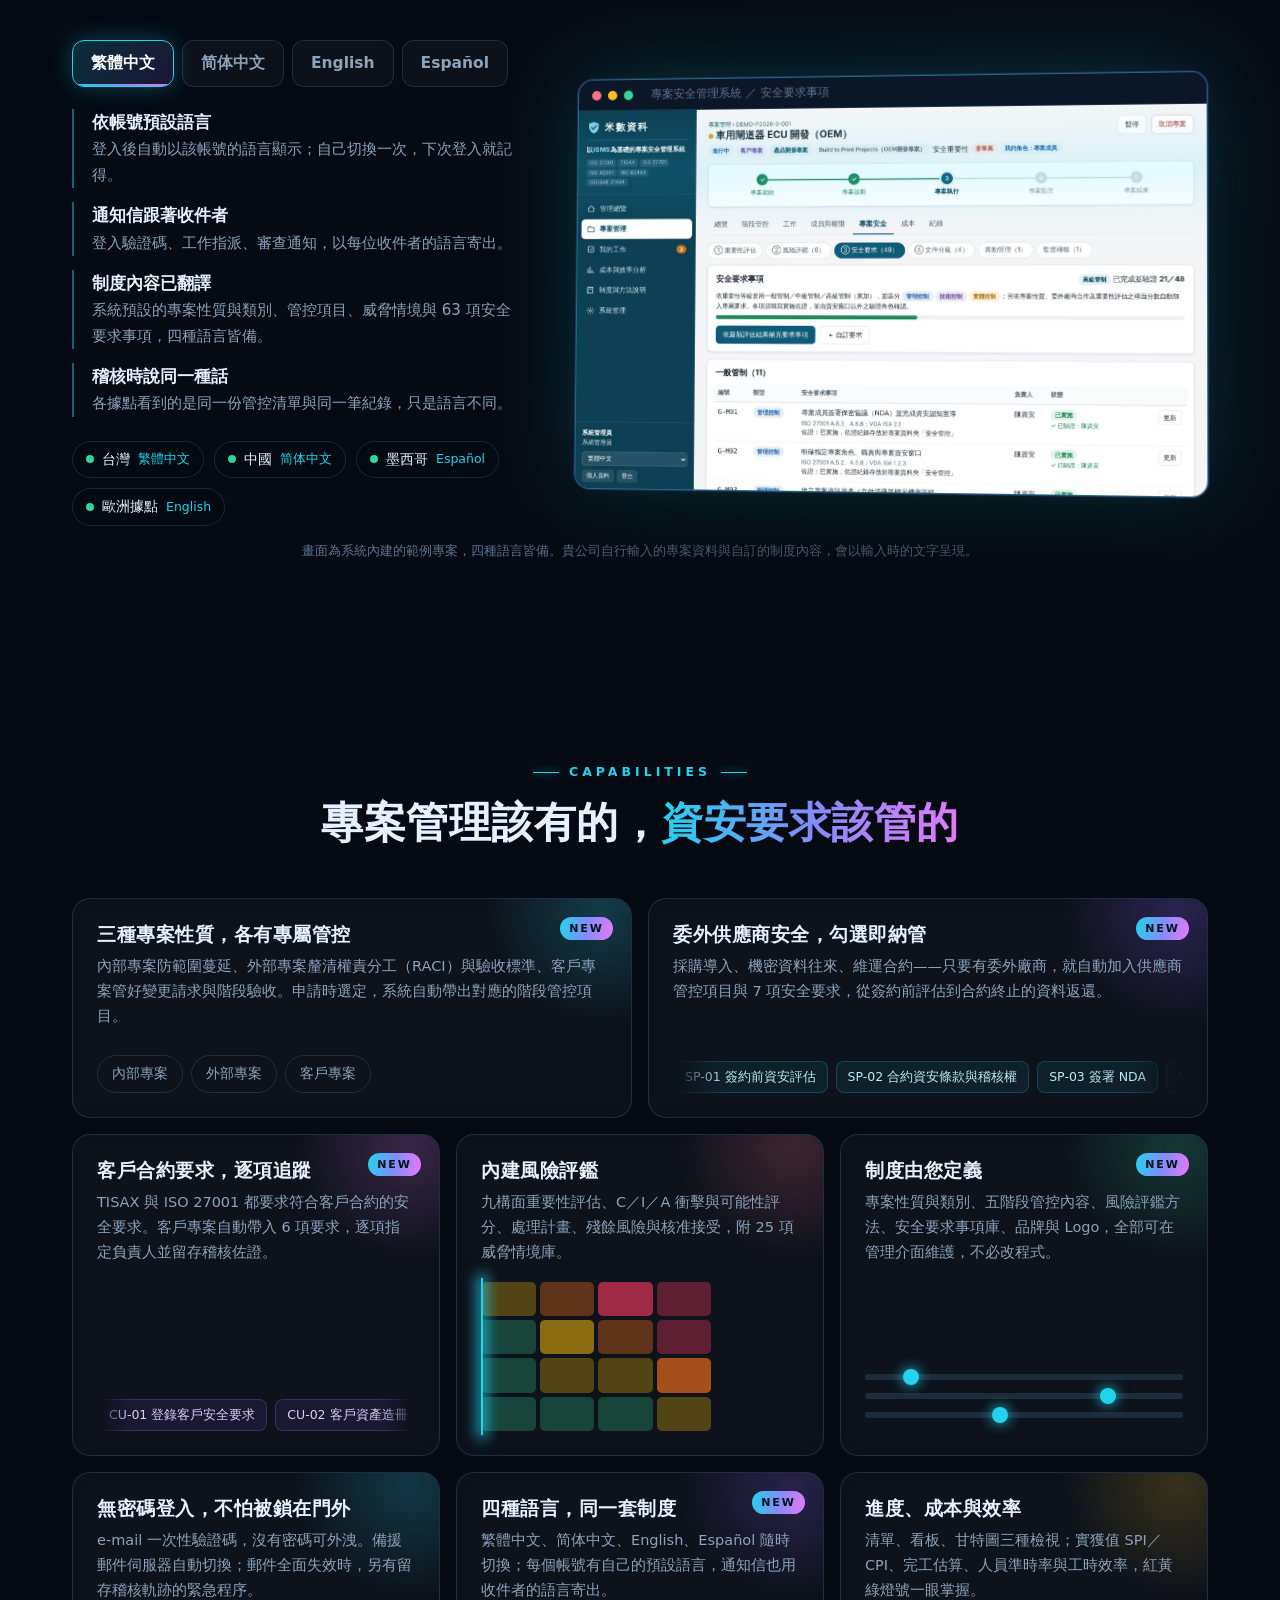
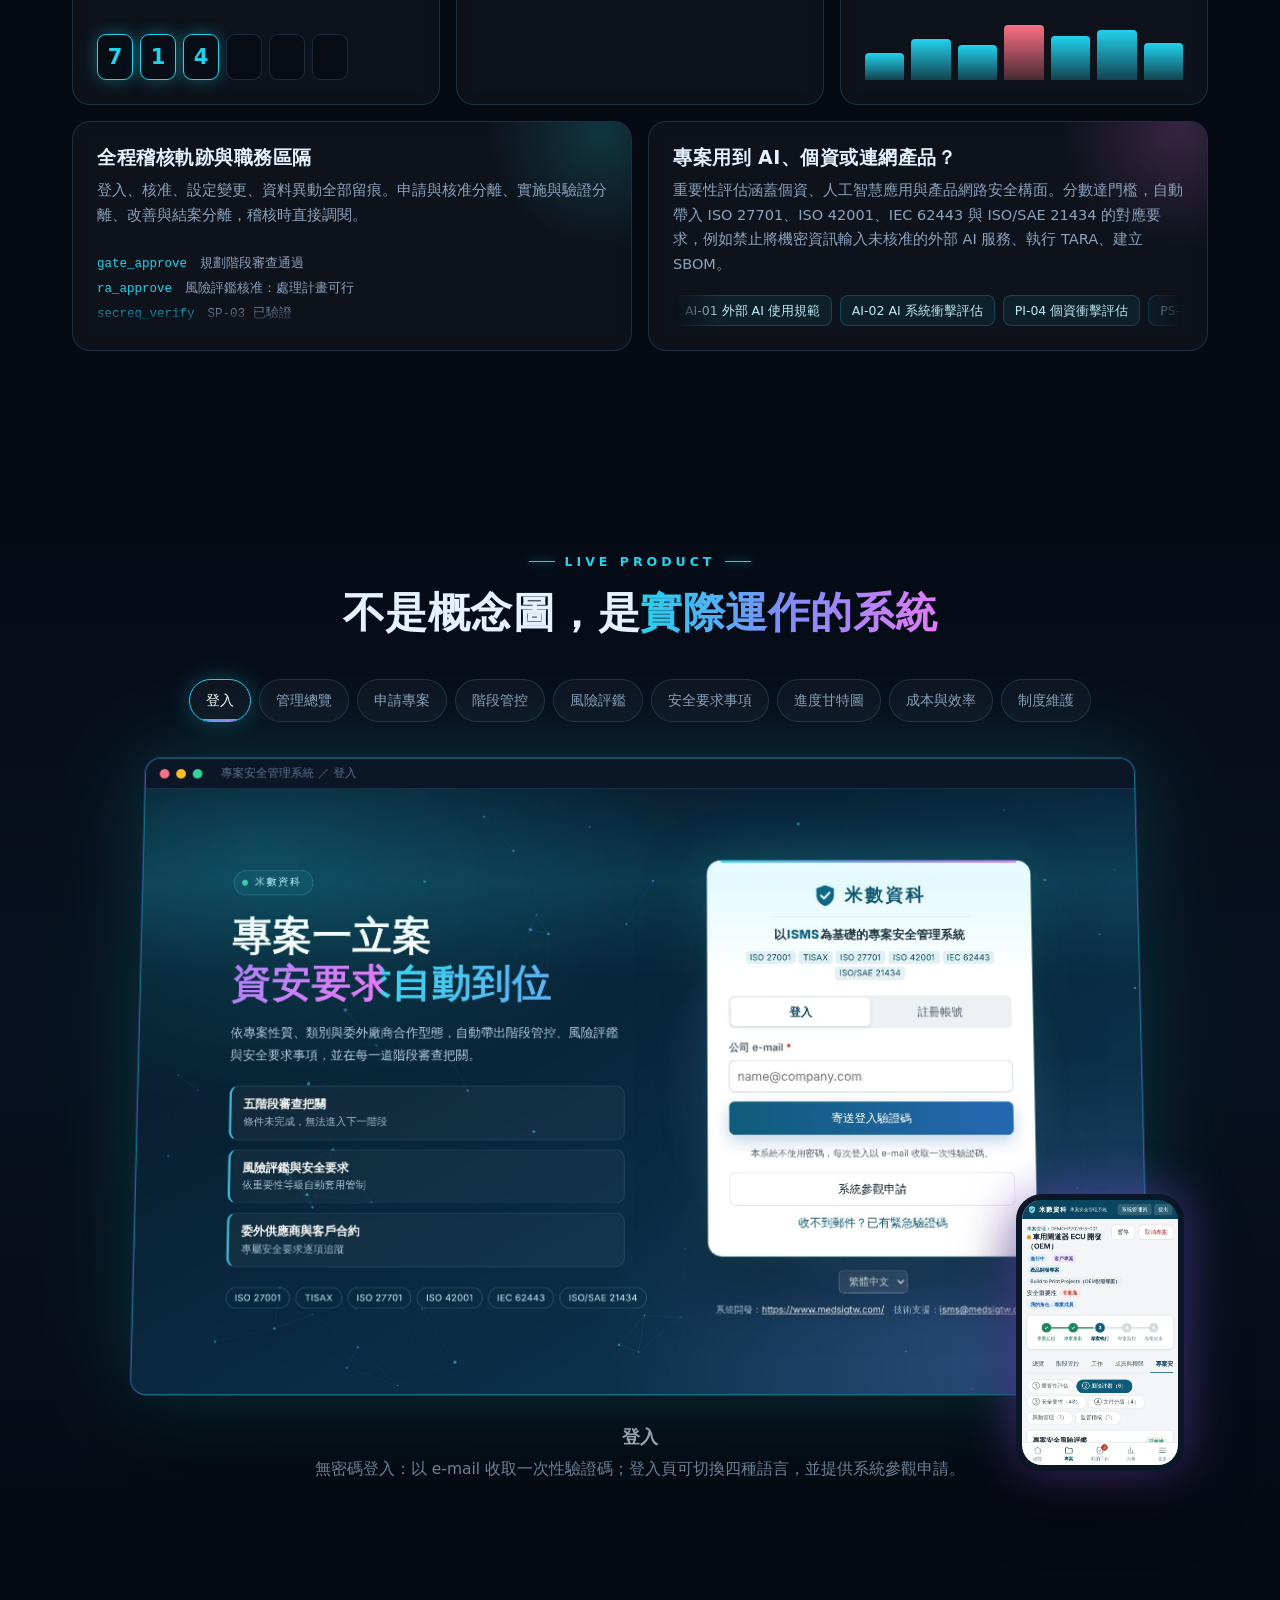
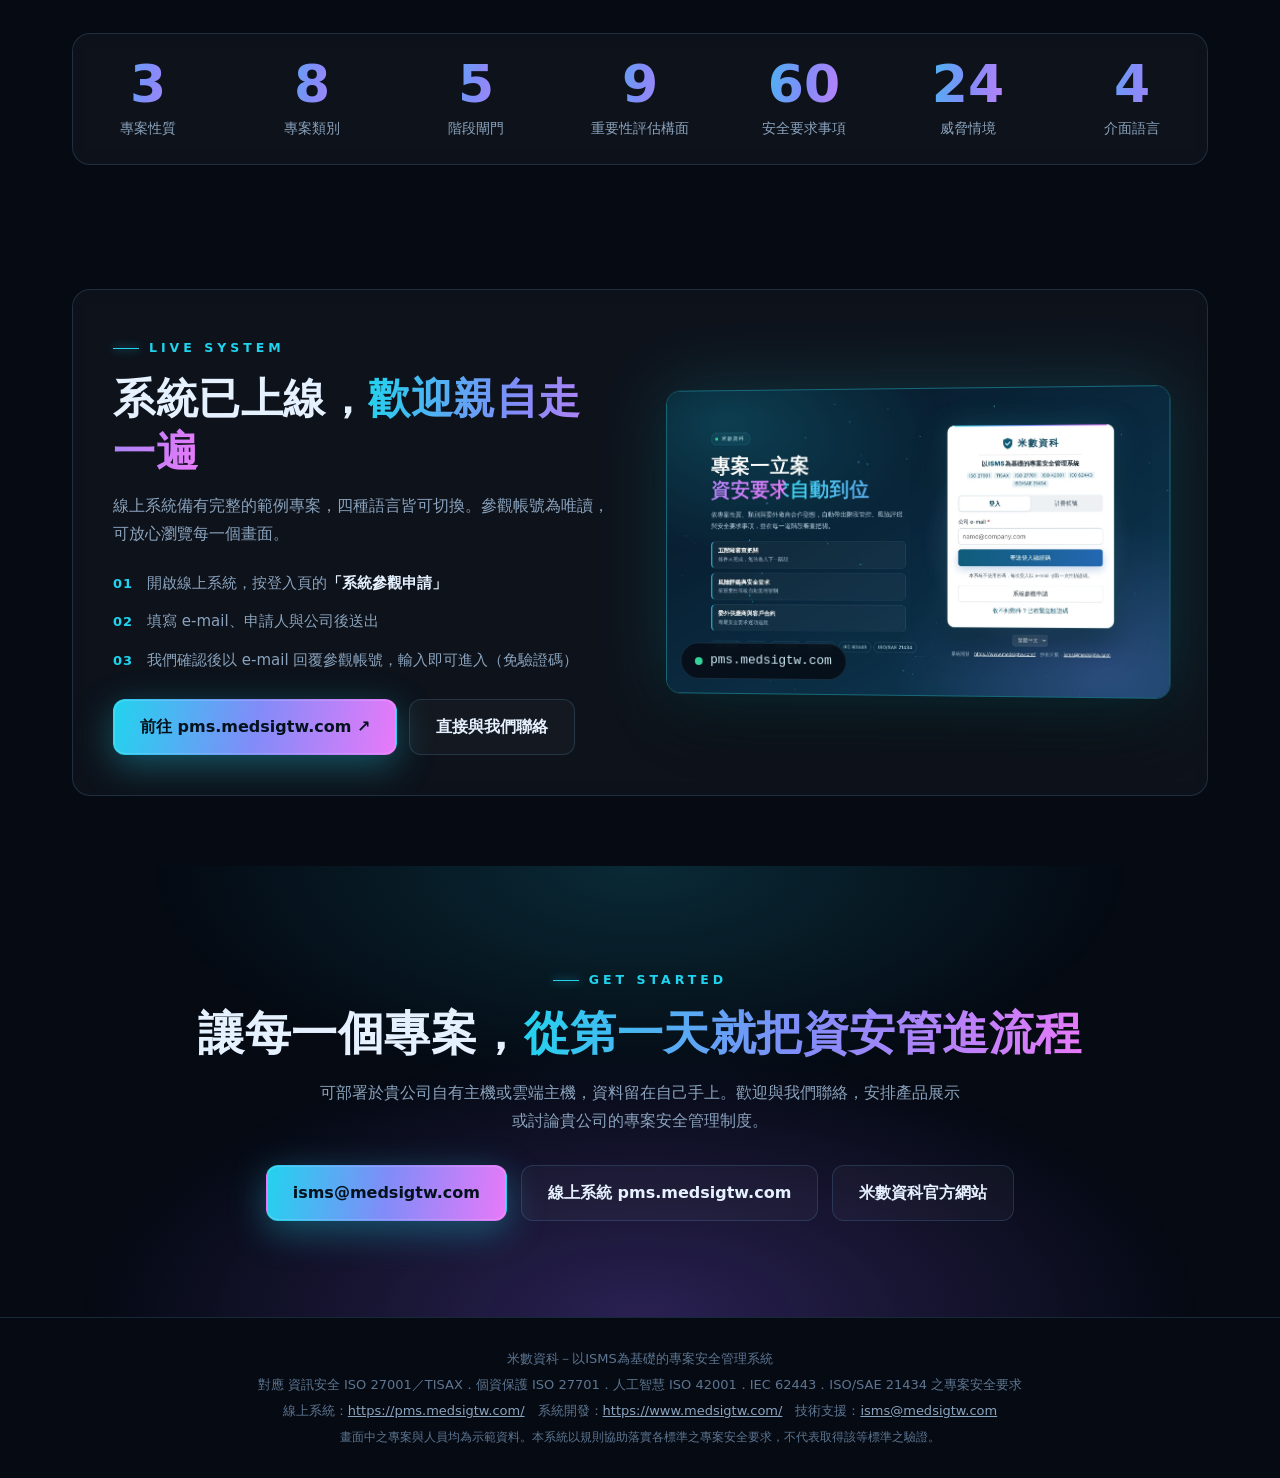
==== commit e692d57d: "Link the live system and add an online tour section Adds pms.medsigtw.com links in the navigation, h" ====
--- a/index.html
+++ b/index.html
@@ -9,6 +9,7 @@
 <meta property="og:title" content="米數資科｜以ISMS為基礎的專案安全管理系統">
 <meta property="og:description" content="專案一立案，資安要求自動到位。">
 <meta property="og:image" content="img/dashboard.jpg">
+<meta property="og:url" content="https://pms.medsigtw.com/">
 <link rel="icon" href="favicon.svg" type="image/svg+xml">
 <style>
 :root {
@@ -202,6 +203,14 @@
 .holo .ph { position: absolute; right: -34px; bottom: 12px; width: 168px; border-radius: 26px; border: 6px solid #0b1626; overflow: hidden; box-shadow: 0 0 50px rgba(139, 92, 246, .45), 0 30px 60px rgba(0, 0, 0, .6); animation: floaty 6s ease-in-out infinite; z-index: 2; }
 @keyframes floaty { 50% { transform: translateY(-14px); } }
 
+.tour { display: grid; grid-template-columns: 1fr 1fr; gap: 40px; align-items: center; padding: 40px; overflow: hidden; }
+.tour .lead { font-size: 16px; } .tour .acts { display: flex; gap: 12px; flex-wrap: wrap; margin-top: 26px; }
+.steps { list-style: none; margin: 22px 0 0; padding: 0; display: grid; gap: 12px; }
+.steps li { display: flex; gap: 14px; align-items: baseline; color: var(--mut); font-size: 15px; } .steps b { font-size: 13px; letter-spacing: 1px; color: var(--cy); flex: none; } .steps strong { color: var(--tx); }
+.tourshot { position: relative; display: block; border-radius: 14px; overflow: hidden; border: 1px solid rgba(34, 211, 238, .45); box-shadow: 0 0 70px rgba(34, 211, 238, .2), 0 30px 70px rgba(0, 0, 0, .5); transform: perspective(1400px) rotateY(-6deg); transition: transform .5s, box-shadow .5s; }
+.tourshot:hover { transform: perspective(1400px) rotateY(0deg) scale(1.02); box-shadow: 0 0 100px rgba(139, 92, 246, .35), 0 30px 70px rgba(0, 0, 0, .5); }
+.tourshot .url { position: absolute; left: 14px; bottom: 14px; display: inline-flex; align-items: center; gap: 8px; padding: 6px 14px; border-radius: 30px; background: rgba(5, 10, 19, .82); border: 1px solid var(--line); font-size: 13px; color: #cfeaf6; backdrop-filter: blur(6px); -webkit-backdrop-filter: blur(6px); }
+.tourshot .url i { width: 8px; height: 8px; border-radius: 50%; background: var(--gr); animation: ping 1.8s infinite; }
 /* 數字 */
 .nums { display: grid; grid-template-columns: repeat(7, 1fr); gap: 14px; text-align: center; }
 .nums div { padding: 22px 8px; } .nums b { display: block; font-size: clamp(34px, 4.6vw, 52px); line-height: 1.1; font-variant-numeric: tabular-nums; } .nums span { color: var(--mut); font-size: 14px; }
@@ -220,7 +229,7 @@
   .bento { grid-template-columns: 1fr 1fr; } .s2, .s3, .s4 { grid-column: span 2; }
   .holo .ph { display: none; } .holo .frame { transform: none; }
   .nums { grid-template-columns: repeat(4, 1fr); }
-  .glob { grid-template-columns: 1fr; } .glob .holo .frame { transform: none; }
+  .glob { grid-template-columns: 1fr; } .tour { grid-template-columns: 1fr; padding: 26px 20px; gap: 26px; } .tourshot { transform: none; } .glob .holo .frame { transform: none; }
 }
 @media (max-width: 560px) {
   .opts.c3 { grid-template-columns: 1fr; } .kp { gap: 8px; } .k { padding: 11px 12px; }
@@ -238,8 +247,8 @@
 
 <nav id="nav"><div class="wrap">
   <a class="logo" href="#top"><svg viewBox="0 0 32 32" aria-hidden="true"><path d="M16 3l11 4.200v8.300c0 6.800-4.600 11.900-11 14.200C9.600 27.400 5 22.300 5 15.500V7.200z" fill="#22d3ee"/><path d="M10.800 16.300l3.700 3.700 6.900-7.400" fill="none" stroke="#050a13" stroke-width="2.600" stroke-linecap="round" stroke-linejoin="round"/></svg>米數資科</a>
-  <ul><li><a href="#engine">判定引擎</a></li><li><a href="#flow">階段閘門</a></li><li><a href="#global">多國語言</a></li><li><a href="#features">產品特色</a></li><li><a href="#screens">系統畫面</a></li></ul>
-  <a class="cta" href="#contact">預約展示</a>
+  <ul><li><a href="#engine">判定引擎</a></li><li><a href="#flow">階段閘門</a></li><li><a href="#global">多國語言</a></li><li><a href="#features">產品特色</a></li><li><a href="#screens">系統畫面</a></li><li><a href="#tour">線上參觀</a></li></ul>
+  <a class="cta" href="https://pms.medsigtw.com/" target="_blank" rel="noopener">進入系統</a>
 </div></nav>
 
 <header class="hero" id="top">
@@ -250,7 +259,7 @@
       <h1>專案一立案<br><span class="grad">資安要求自動到位</span></h1>
       <p class="sub">告訴系統這是什麼專案、有沒有委外廠商、對象是不是客戶，它就依貴公司的制度帶出階段管控、風險評鑑與安全要求事項，並在每一道階段審查把關。</p>
       <div class="typed mono" id="typed" aria-hidden="true"></div>
-      <div class="acts"><a class="btn pri" href="#engine">親手試試判定引擎</a><a class="btn ghost" href="#contact">預約產品展示</a></div>
+      <div class="acts"><a class="btn pri" href="#engine">親手試試判定引擎</a><a class="btn ghost" href="https://pms.medsigtw.com/" target="_blank" rel="noopener">進入線上系統 ↗</a></div>
     </div>
     <div class="core" aria-hidden="true">
       <div class="ring" style="--i:0%;--t:38s"></div><div class="ring" style="--i:11%;--t:27s"></div><div class="ring" style="--i:21%;--t:19s"></div>
@@ -385,17 +394,32 @@
   <div class="rv" style="--d:.36s"><b class="grad" data-n="4">0</b><span>介面語言</span></div>
 </div></div></section>
 
+<section id="tour" style="padding:70px 0"><div class="wrap"><div class="tour glass rv">
+  <div>
+    <span class="eyebrow">Live System</span>
+    <h2>系統已上線，<span class="grad">歡迎親自走一遍</span></h2>
+    <p class="lead">線上系統備有完整的範例專案，四種語言皆可切換。參觀帳號為唯讀，可放心瀏覽每一個畫面。</p>
+    <ol class="steps">
+      <li><b>01</b><span>開啟線上系統，按登入頁的<strong>「系統參觀申請」</strong></span></li>
+      <li><b>02</b><span>填寫 e-mail、申請人與公司後送出</span></li>
+      <li><b>03</b><span>我們確認後以 e-mail 回覆參觀帳號，輸入即可進入（免驗證碼）</span></li>
+    </ol>
+    <div class="acts"><a class="btn pri" href="https://pms.medsigtw.com/" target="_blank" rel="noopener">前往 pms.medsigtw.com ↗</a><a class="btn ghost" href="#contact">直接與我們聯絡</a></div>
+  </div>
+  <a class="tourshot" href="https://pms.medsigtw.com/" target="_blank" rel="noopener" aria-label="開啟線上系統"><img src="img/login.jpg" alt="線上系統登入畫面" loading="lazy" width="1980" height="1200"><span class="url mono"><i></i>pms.medsigtw.com</span></a>
+</div></div></section>
+
 <section class="final" id="contact"><div class="wrap">
   <span class="eyebrow rv" style="justify-content:center">Get Started</span>
   <h2 class="rv">讓每一個專案，<span class="grad">從第一天就把資安管進流程</span></h2>
-  <p class="rv">可部署於貴公司自有主機，資料留在自己手上。歡迎與我們聯絡，安排產品展示或討論貴公司的專案安全管理制度。</p>
-  <div class="acts rv"><a class="btn pri" href="mailto:isms@medsigtw.com?subject=%E5%B0%88%E6%A1%88%E5%AE%89%E5%85%A8%E7%AE%A1%E7%90%86%E7%B3%BB%E7%B5%B1%E5%B1%95%E7%A4%BA%E9%A0%90%E7%B4%84">isms@medsigtw.com</a><a class="btn ghost" href="https://www.medsigtw.com/" target="_blank" rel="noopener">米數資科官方網站</a></div>
+  <p class="rv">可部署於貴公司自有主機或雲端主機，資料留在自己手上。歡迎與我們聯絡，安排產品展示或討論貴公司的專案安全管理制度。</p>
+  <div class="acts rv"><a class="btn pri" href="mailto:isms@medsigtw.com?subject=%E5%B0%88%E6%A1%88%E5%AE%89%E5%85%A8%E7%AE%A1%E7%90%86%E7%B3%BB%E7%B5%B1%E5%B1%95%E7%A4%BA%E9%A0%90%E7%B4%84">isms@medsigtw.com</a><a class="btn ghost" href="https://pms.medsigtw.com/" target="_blank" rel="noopener">線上系統 pms.medsigtw.com</a><a class="btn ghost" href="https://www.medsigtw.com/" target="_blank" rel="noopener">米數資科官方網站</a></div>
 </div></section>
 
 <footer><div class="wrap">
   米數資科－以ISMS為基礎的專案安全管理系統<br>
   對應 資訊安全 ISO 27001／TISAX．個資保護 ISO 27701．人工智慧 ISO 42001．IEC 62443．ISO/SAE 21434 之專案安全要求<br>
-  系統開發：<a href="https://www.medsigtw.com/" target="_blank" rel="noopener">https://www.medsigtw.com/</a>　技術支援：<a href="mailto:isms@medsigtw.com">isms@medsigtw.com</a><br>
+  線上系統：<a href="https://pms.medsigtw.com/" target="_blank" rel="noopener">https://pms.medsigtw.com/</a>　系統開發：<a href="https://www.medsigtw.com/" target="_blank" rel="noopener">https://www.medsigtw.com/</a>　技術支援：<a href="mailto:isms@medsigtw.com">isms@medsigtw.com</a><br>
   <span style="font-size:12px">畫面中之專案與人員均為示範資料。本系統以規則協助落實各標準之專案安全要求，不代表取得該等標準之驗證。</span>
 </div></footer>
 
@@ -547,6 +571,7 @@
 
   // ── 系統畫面輪播 ──
   const SH = [
+    ['login', '登入', '無密碼登入：以 e-mail 收取一次性驗證碼；登入頁可切換四種語言，並提供系統參觀申請。'],
     ['dashboard', '管理總覽', '所有專案的進度、燈號、風險與成本一頁看完；專案性質與類別分布同步呈現。'],
     ['form', '申請專案', '選定專案性質、類別與委外廠商合作型態，系統即決定要帶出的管控項目與安全要求。'],
     ['phases', '階段管控', '審查前先列出尚未完成的必要事項；標示「系統判定」的安全項目依實際紀錄自動判定。'],
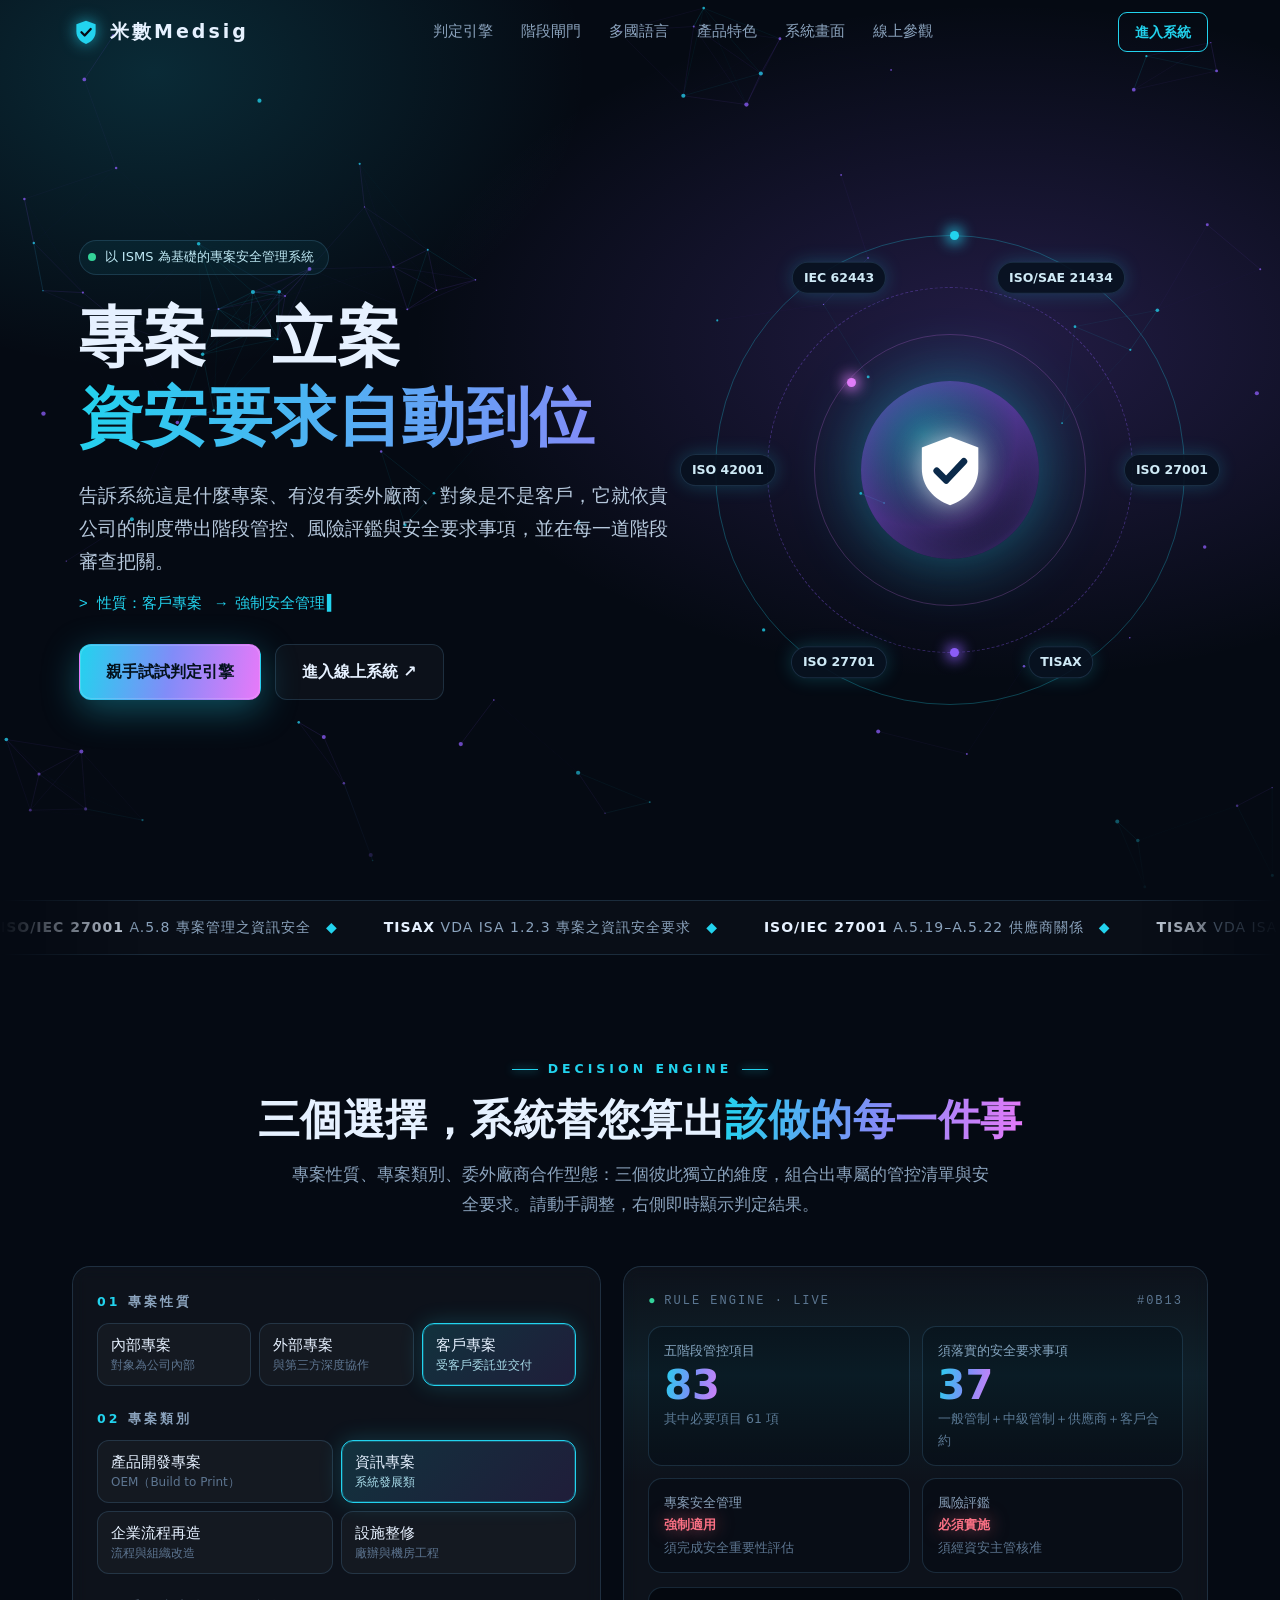
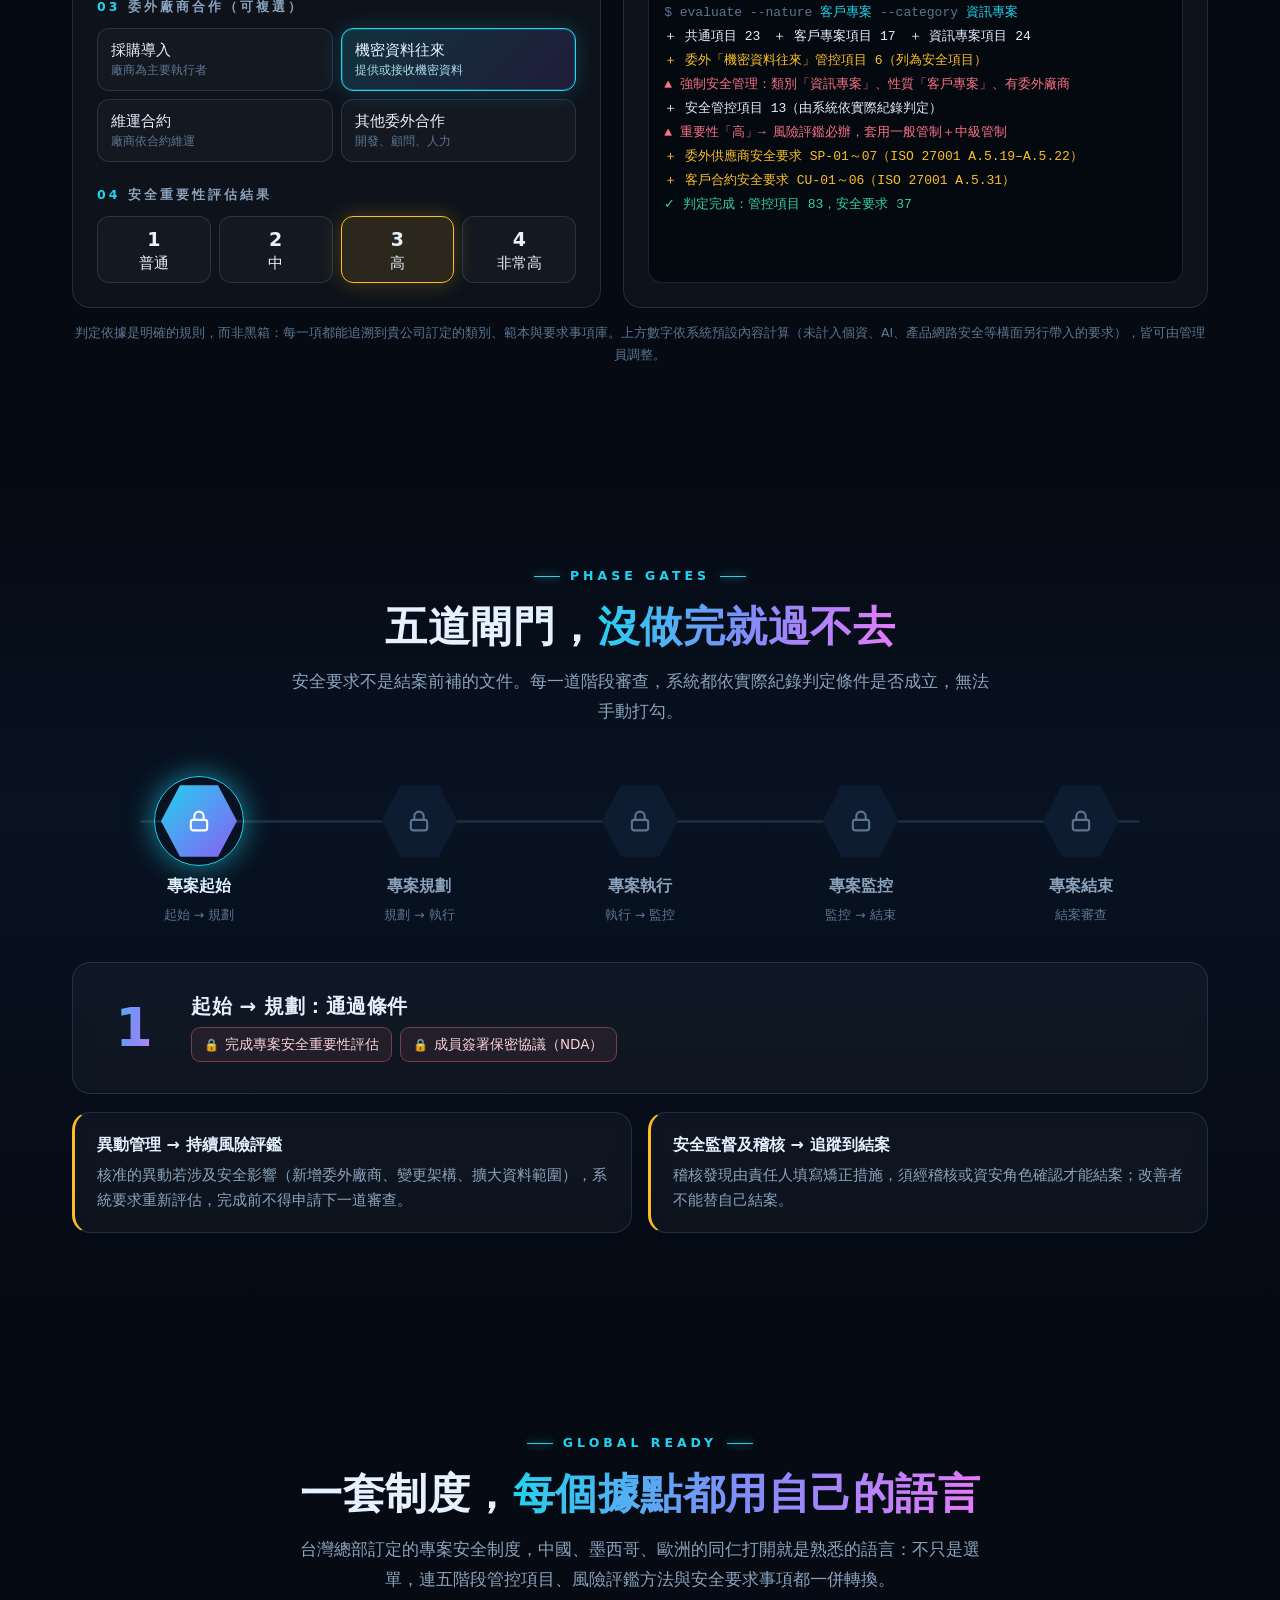
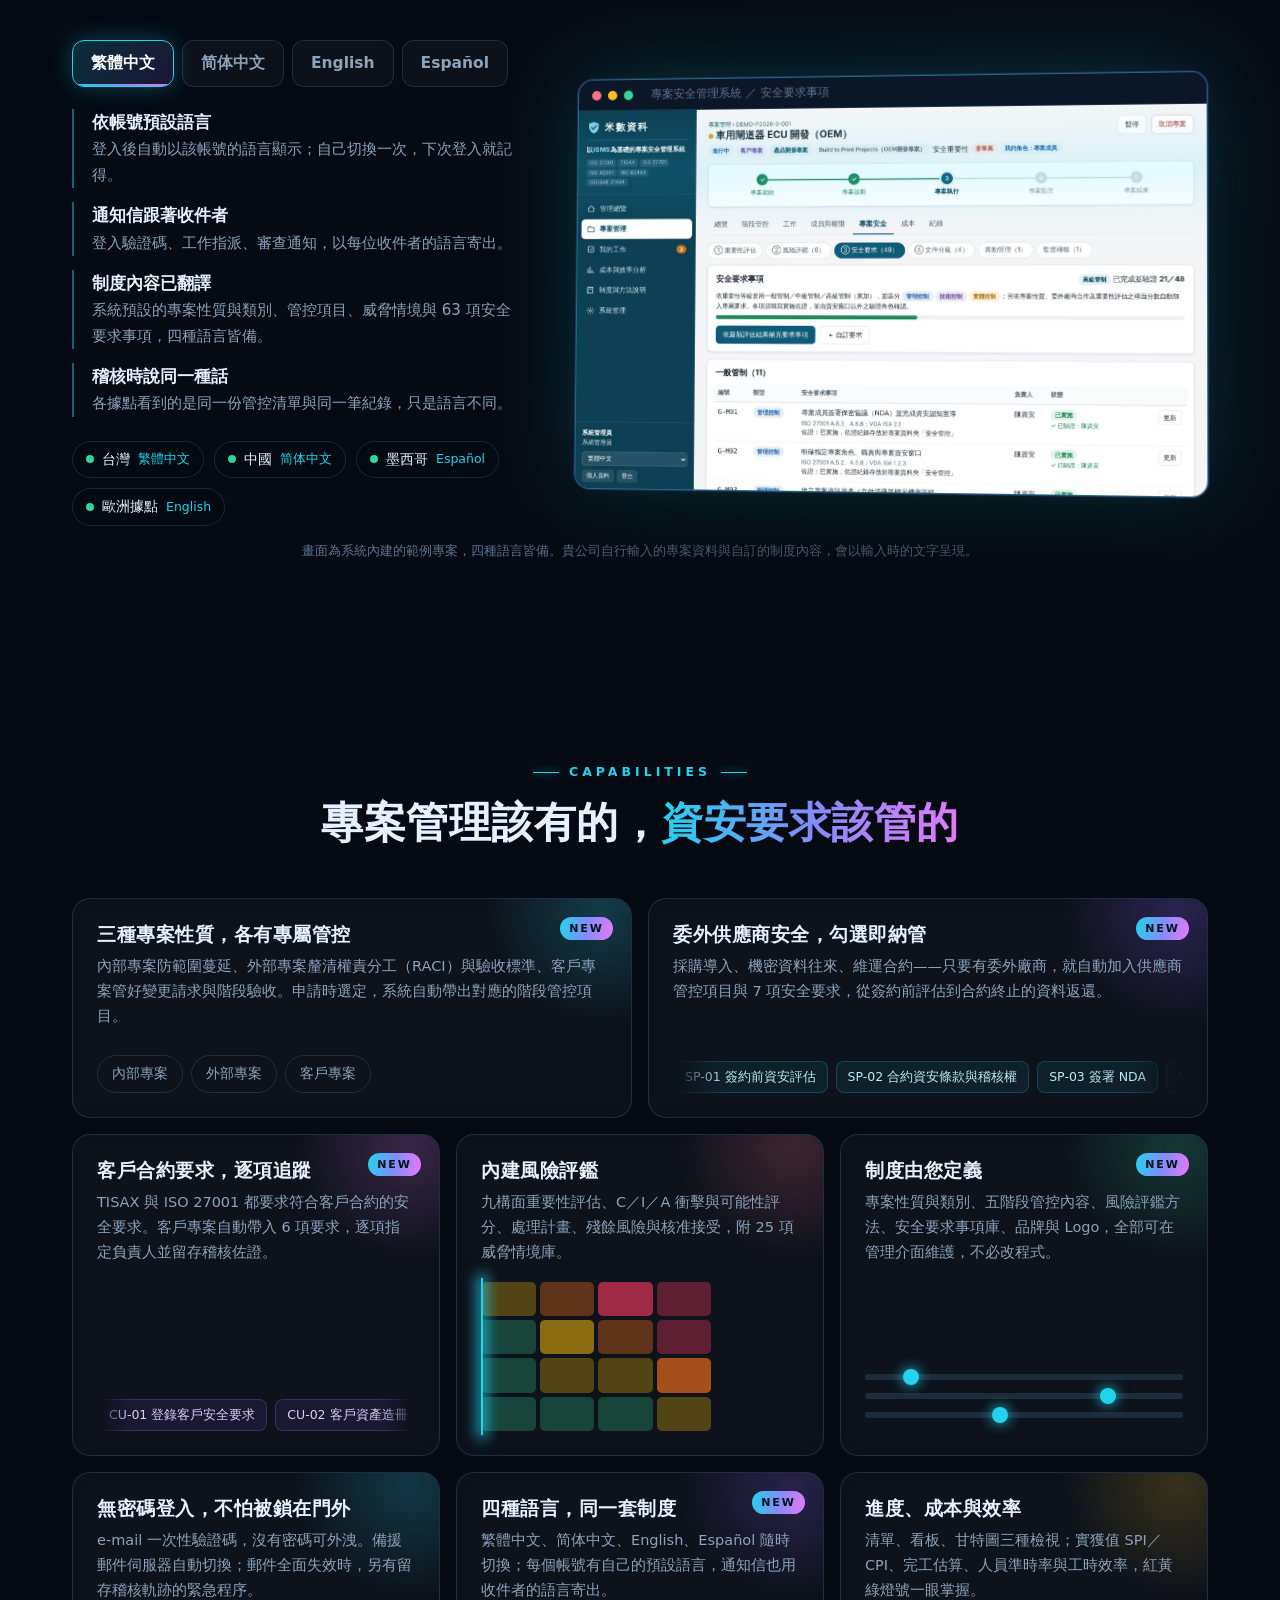
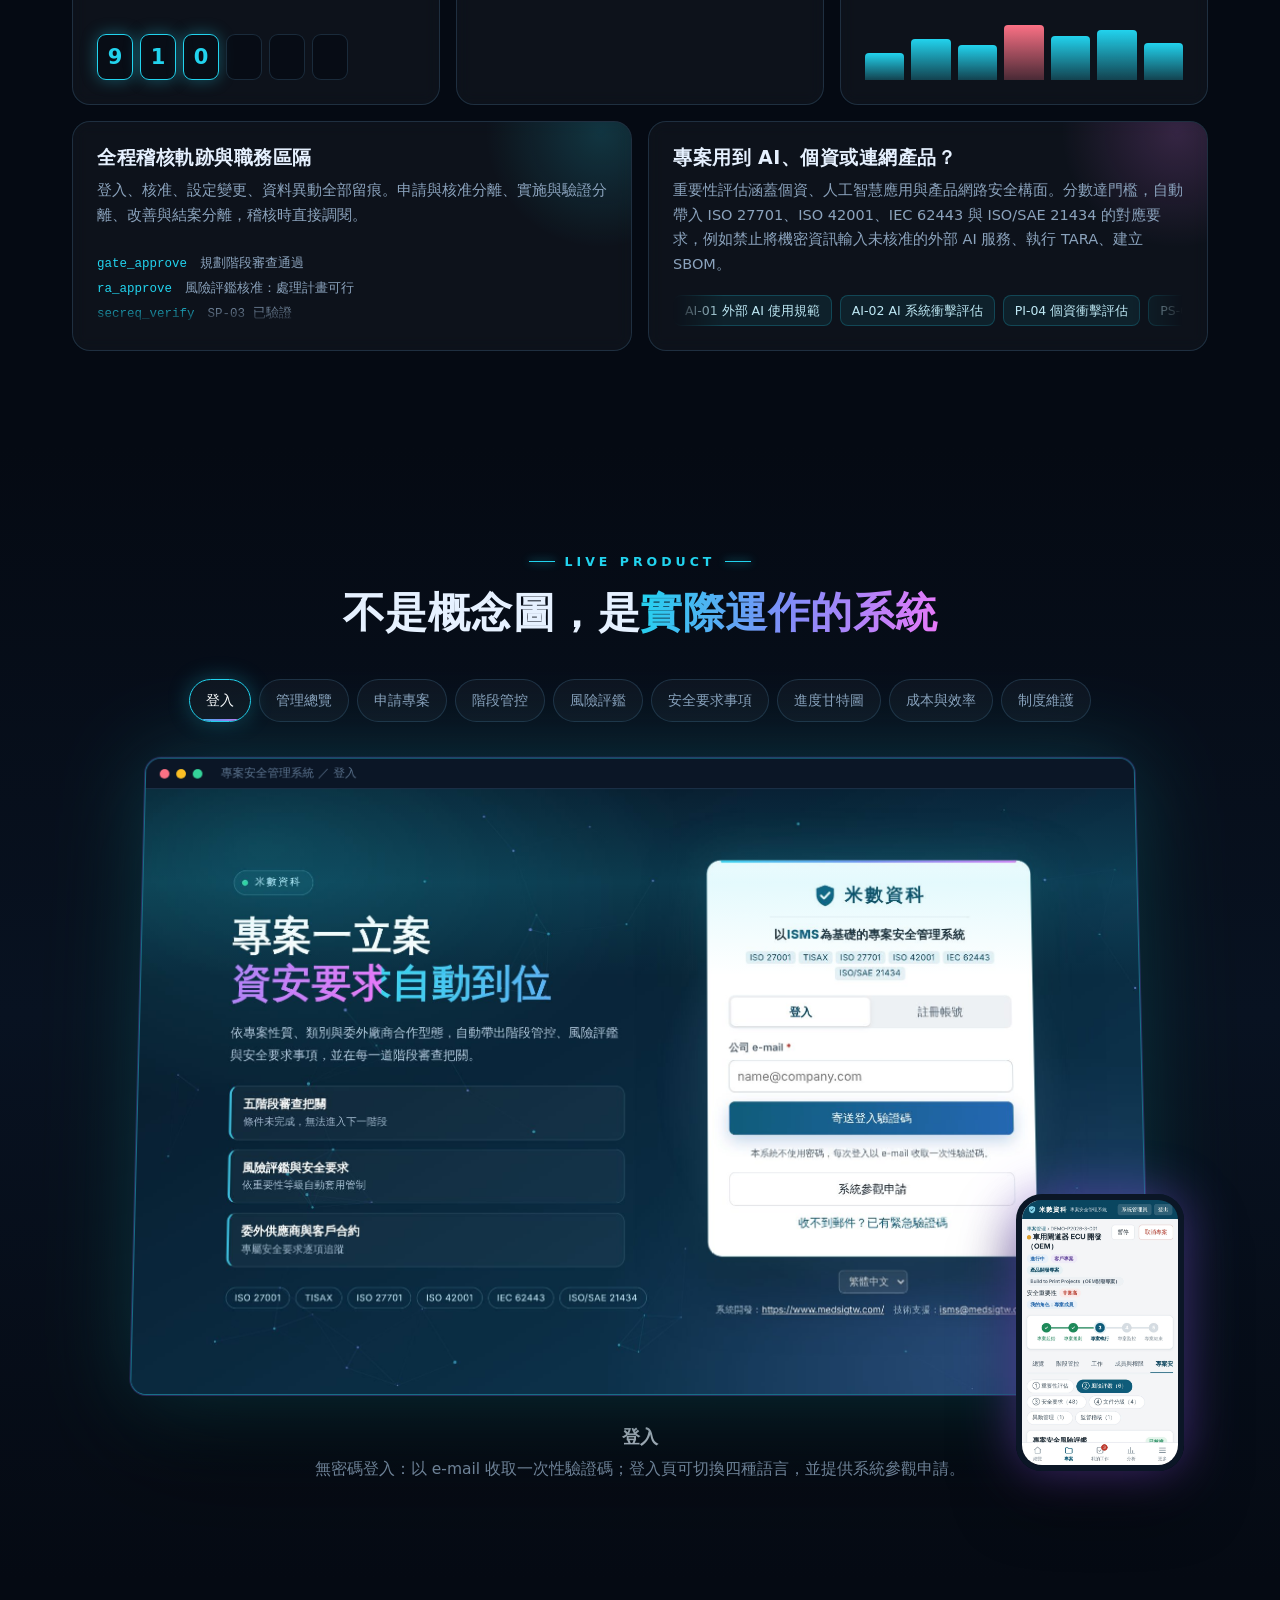
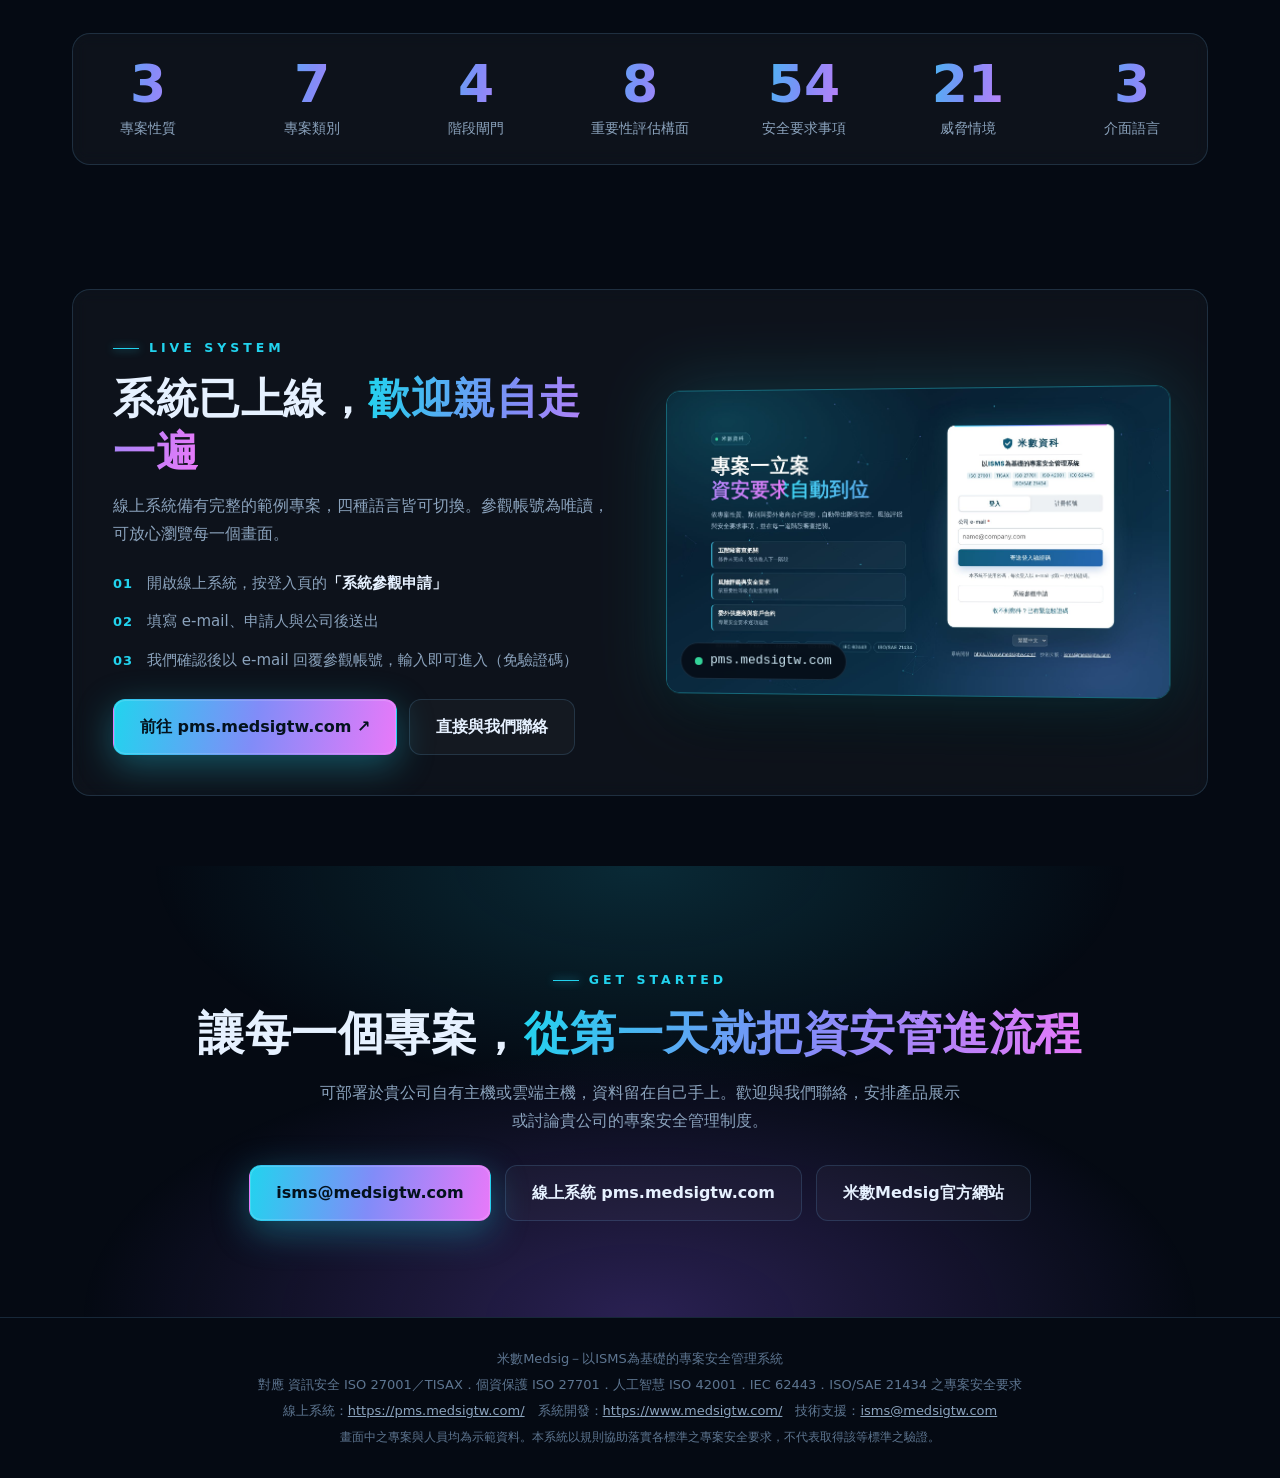
==== commit 62b9006c: "Rename brand on the promo page to 米數Medsig Co-Authored-By: Claude Fable 5.2 <noreply@anthropic.com> " ====
--- a/index.html
+++ b/index.html
@@ -3,10 +3,10 @@
 <head>
 <meta charset="utf-8">
 <meta name="viewport" content="width=device-width, initial-scale=1">
-<title>米數資科｜以ISMS為基礎的專案安全管理系統</title>
+<title>米數Medsig｜以ISMS為基礎的專案安全管理系統</title>
 <meta name="description" content="專案一立案，資安要求自動到位。依專案性質、類別與委外型態，自動帶出階段管控、風險評鑑與安全要求事項，並以階段審查把關。繁體中文、简体中文、English、Español 四種語言，跨國據點共用一套制度。對應 ISO 27001、TISAX、ISO 27701、ISO 42001、IEC 62443、ISO/SAE 21434 之專案安全要求。">
 <meta name="theme-color" content="#050a13">
-<meta property="og:title" content="米數資科｜以ISMS為基礎的專案安全管理系統">
+<meta property="og:title" content="米數Medsig｜以ISMS為基礎的專案安全管理系統">
 <meta property="og:description" content="專案一立案，資安要求自動到位。">
 <meta property="og:image" content="img/dashboard.jpg">
 <meta property="og:url" content="https://pms.medsigtw.com/">
@@ -246,7 +246,7 @@
 <body>
 
 <nav id="nav"><div class="wrap">
-  <a class="logo" href="#top"><svg viewBox="0 0 32 32" aria-hidden="true"><path d="M16 3l11 4.200v8.300c0 6.800-4.600 11.900-11 14.200C9.600 27.400 5 22.300 5 15.500V7.200z" fill="#22d3ee"/><path d="M10.800 16.300l3.700 3.700 6.900-7.400" fill="none" stroke="#050a13" stroke-width="2.600" stroke-linecap="round" stroke-linejoin="round"/></svg>米數資科</a>
+  <a class="logo" href="#top"><svg viewBox="0 0 32 32" aria-hidden="true"><path d="M16 3l11 4.200v8.300c0 6.800-4.600 11.900-11 14.200C9.600 27.400 5 22.300 5 15.500V7.200z" fill="#22d3ee"/><path d="M10.800 16.300l3.700 3.700 6.900-7.400" fill="none" stroke="#050a13" stroke-width="2.600" stroke-linecap="round" stroke-linejoin="round"/></svg>米數Medsig</a>
   <ul><li><a href="#engine">判定引擎</a></li><li><a href="#flow">階段閘門</a></li><li><a href="#global">多國語言</a></li><li><a href="#features">產品特色</a></li><li><a href="#screens">系統畫面</a></li><li><a href="#tour">線上參觀</a></li></ul>
   <a class="cta" href="https://pms.medsigtw.com/" target="_blank" rel="noopener">進入系統</a>
 </div></nav>
@@ -413,11 +413,11 @@
   <span class="eyebrow rv" style="justify-content:center">Get Started</span>
   <h2 class="rv">讓每一個專案，<span class="grad">從第一天就把資安管進流程</span></h2>
   <p class="rv">可部署於貴公司自有主機或雲端主機，資料留在自己手上。歡迎與我們聯絡，安排產品展示或討論貴公司的專案安全管理制度。</p>
-  <div class="acts rv"><a class="btn pri" href="mailto:isms@medsigtw.com?subject=%E5%B0%88%E6%A1%88%E5%AE%89%E5%85%A8%E7%AE%A1%E7%90%86%E7%B3%BB%E7%B5%B1%E5%B1%95%E7%A4%BA%E9%A0%90%E7%B4%84">isms@medsigtw.com</a><a class="btn ghost" href="https://pms.medsigtw.com/" target="_blank" rel="noopener">線上系統 pms.medsigtw.com</a><a class="btn ghost" href="https://www.medsigtw.com/" target="_blank" rel="noopener">米數資科官方網站</a></div>
+  <div class="acts rv"><a class="btn pri" href="mailto:isms@medsigtw.com?subject=%E5%B0%88%E6%A1%88%E5%AE%89%E5%85%A8%E7%AE%A1%E7%90%86%E7%B3%BB%E7%B5%B1%E5%B1%95%E7%A4%BA%E9%A0%90%E7%B4%84">isms@medsigtw.com</a><a class="btn ghost" href="https://pms.medsigtw.com/" target="_blank" rel="noopener">線上系統 pms.medsigtw.com</a><a class="btn ghost" href="https://www.medsigtw.com/" target="_blank" rel="noopener">米數Medsig官方網站</a></div>
 </div></section>
 
 <footer><div class="wrap">
-  米數資科－以ISMS為基礎的專案安全管理系統<br>
+  米數Medsig－以ISMS為基礎的專案安全管理系統<br>
   對應 資訊安全 ISO 27001／TISAX．個資保護 ISO 27701．人工智慧 ISO 42001．IEC 62443．ISO/SAE 21434 之專案安全要求<br>
   線上系統：<a href="https://pms.medsigtw.com/" target="_blank" rel="noopener">https://pms.medsigtw.com/</a>　系統開發：<a href="https://www.medsigtw.com/" target="_blank" rel="noopener">https://www.medsigtw.com/</a>　技術支援：<a href="mailto:isms@medsigtw.com">isms@medsigtw.com</a><br>
   <span style="font-size:12px">畫面中之專案與人員均為示範資料。本系統以規則協助落實各標準之專案安全要求，不代表取得該等標準之驗證。</span>
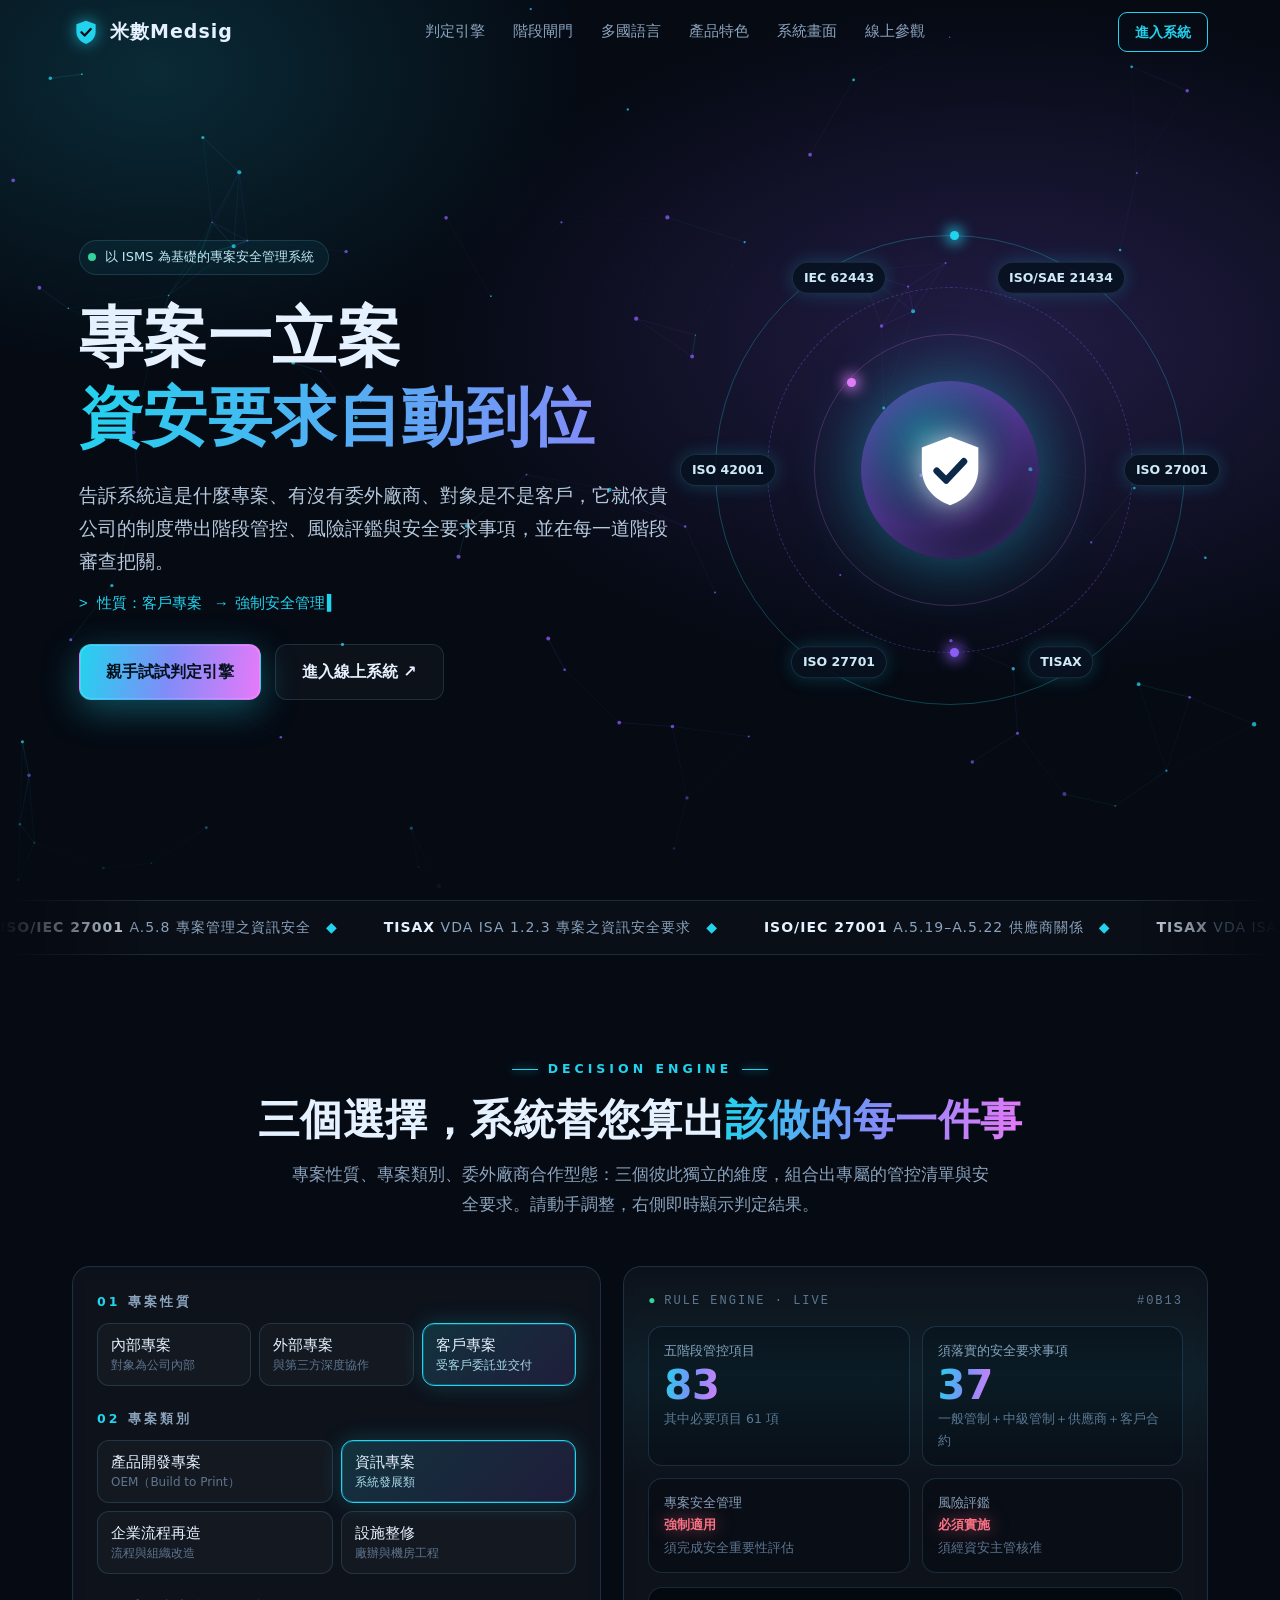
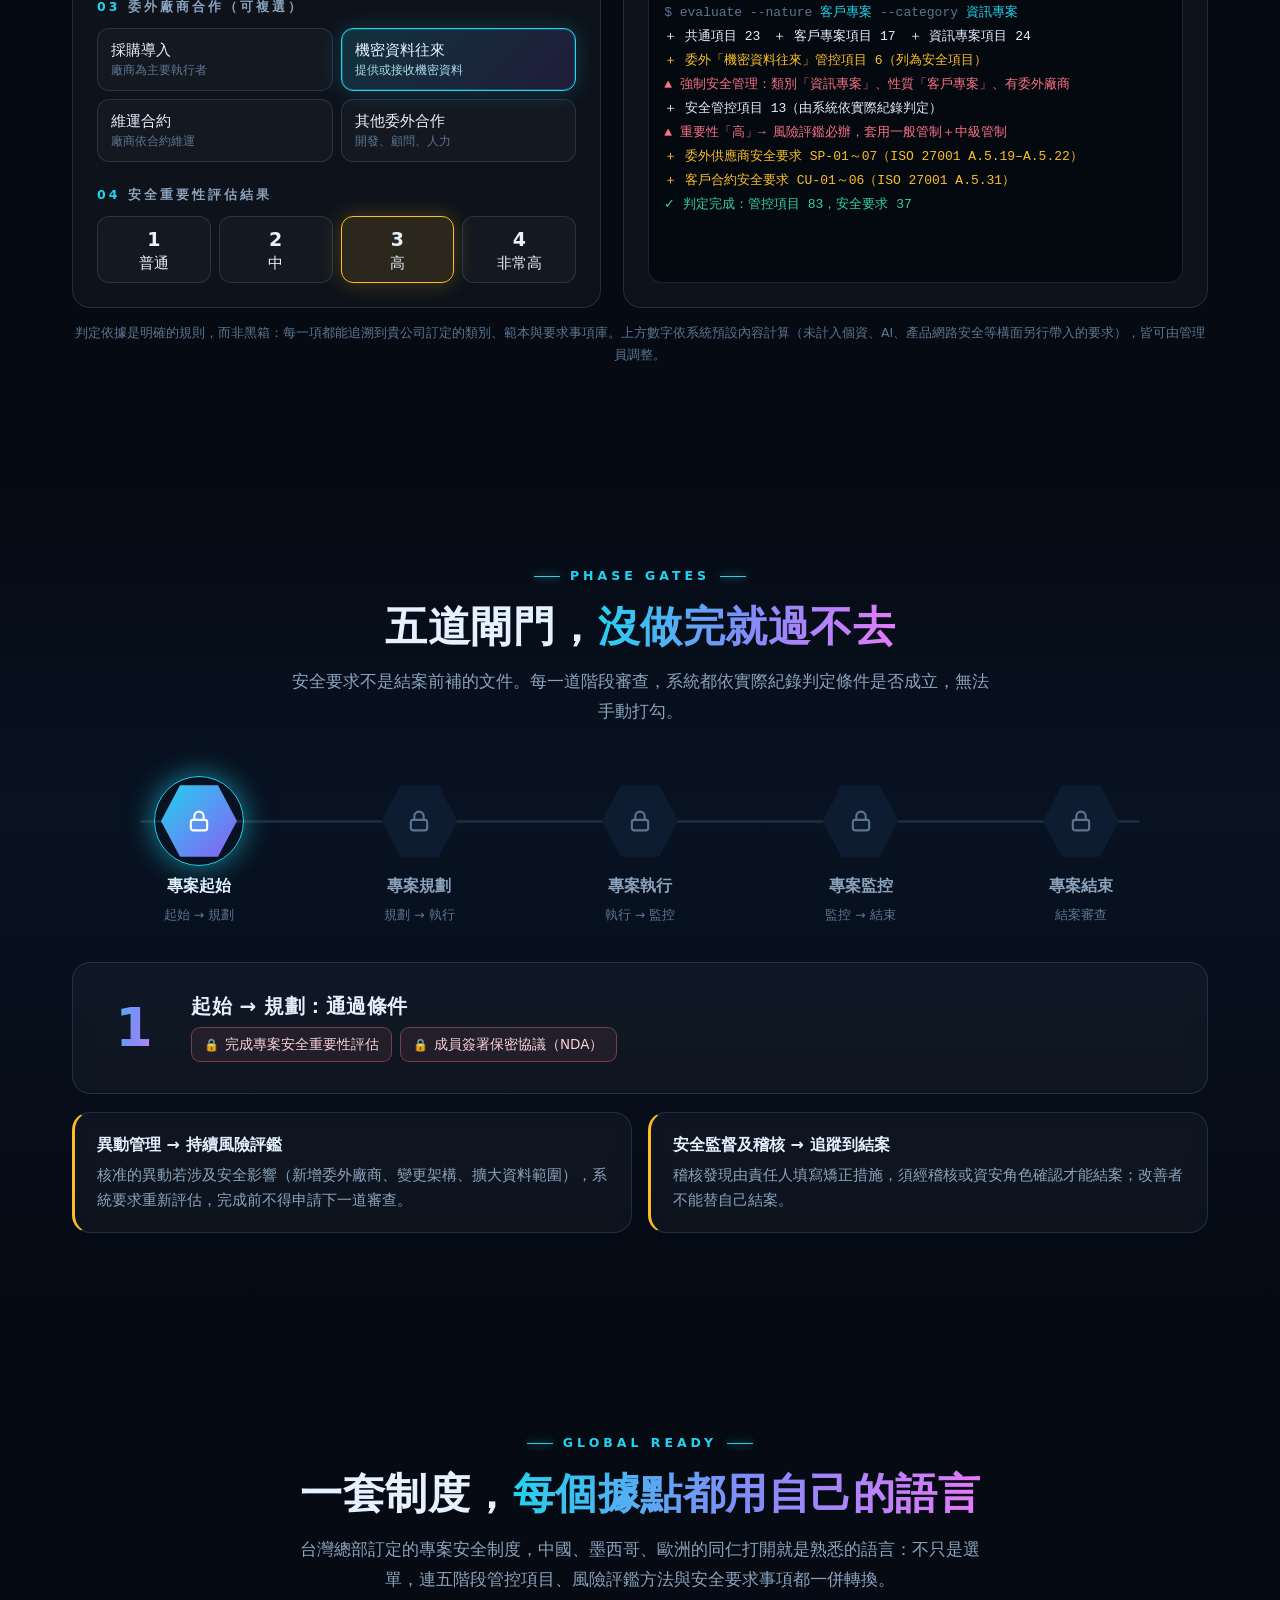
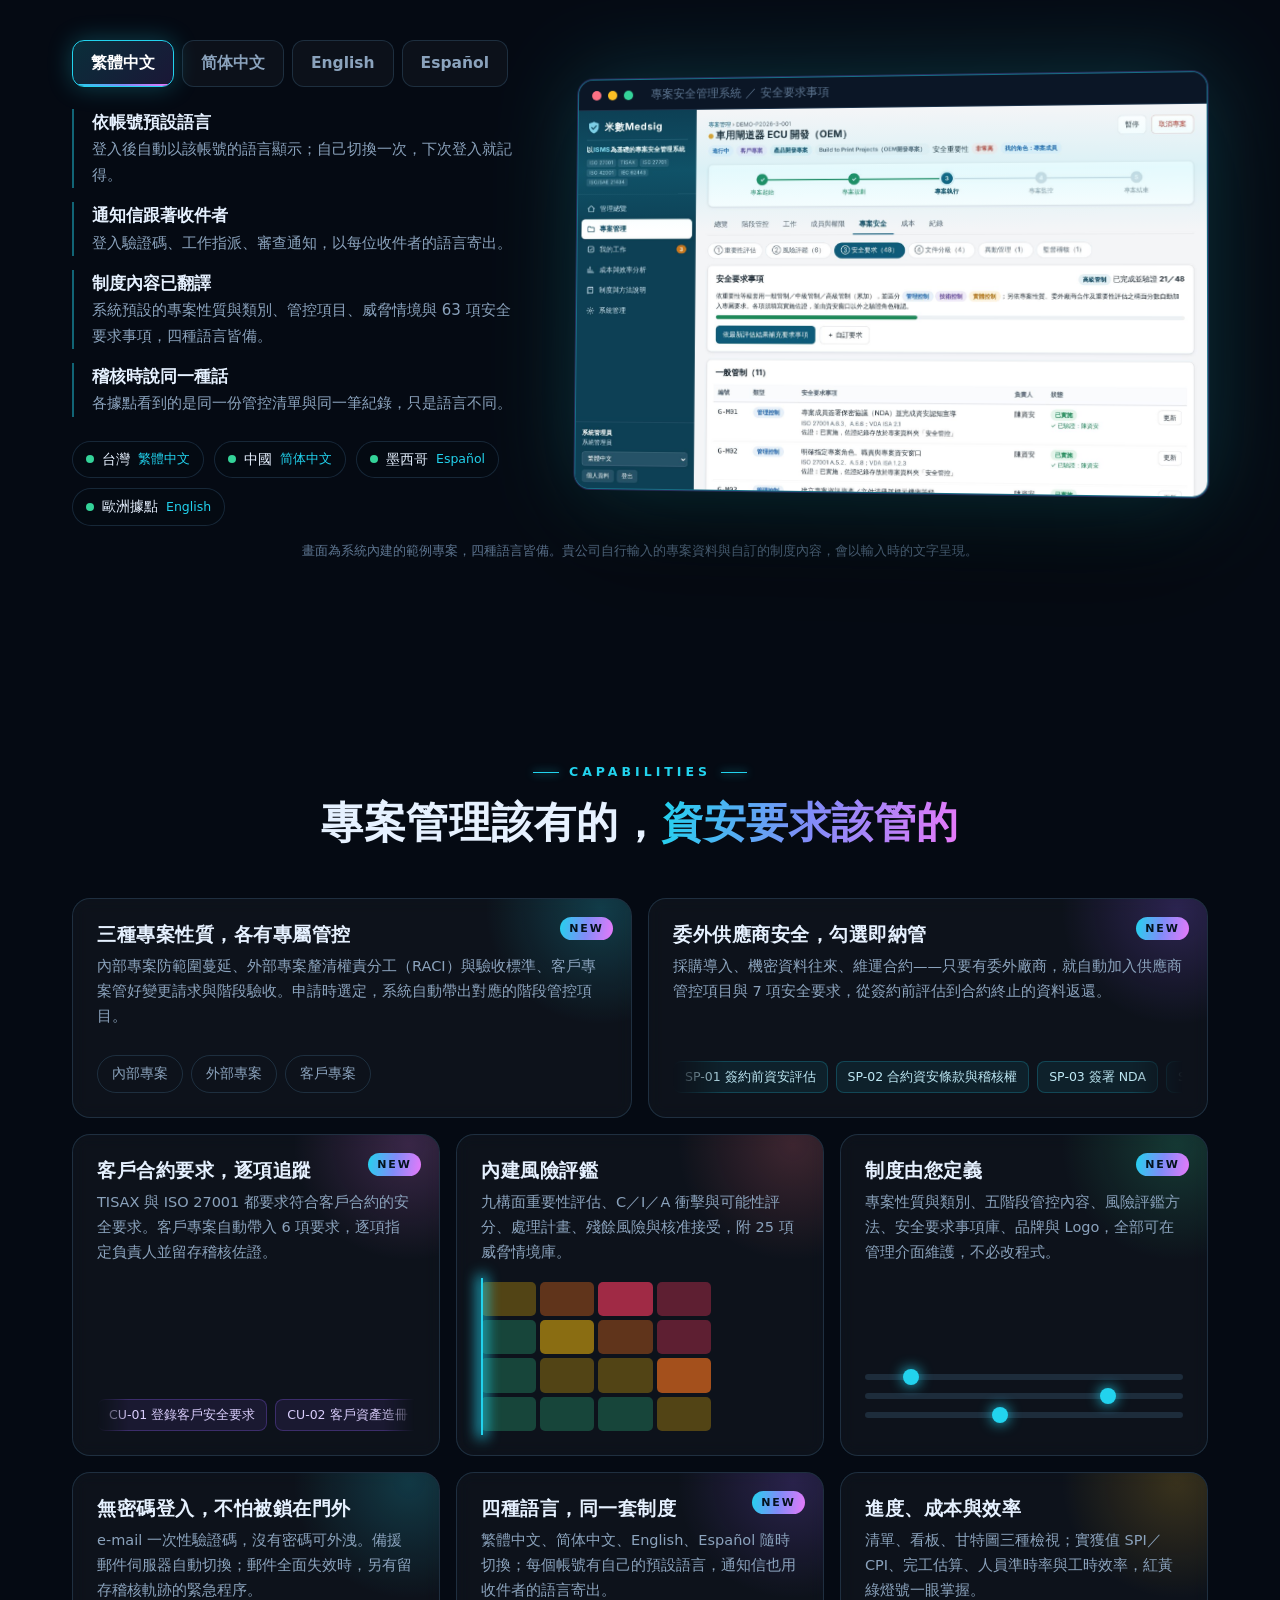
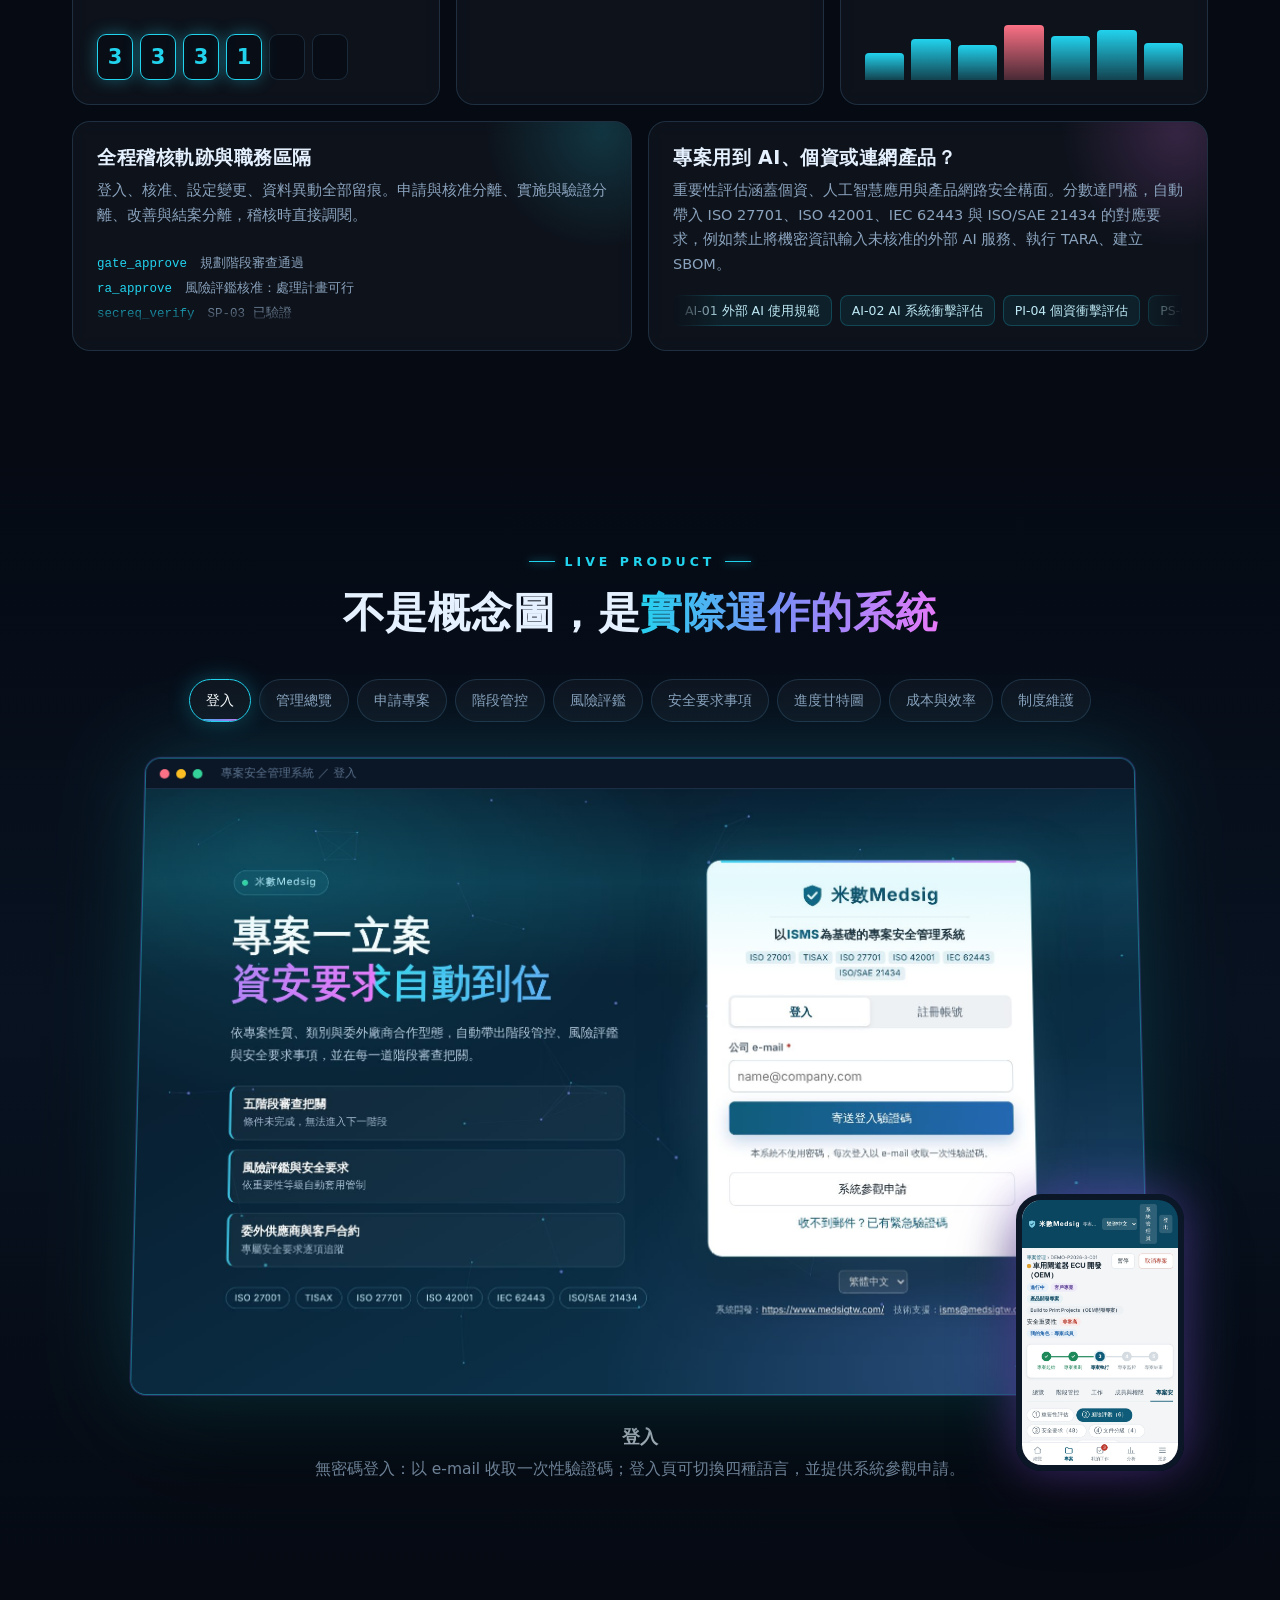
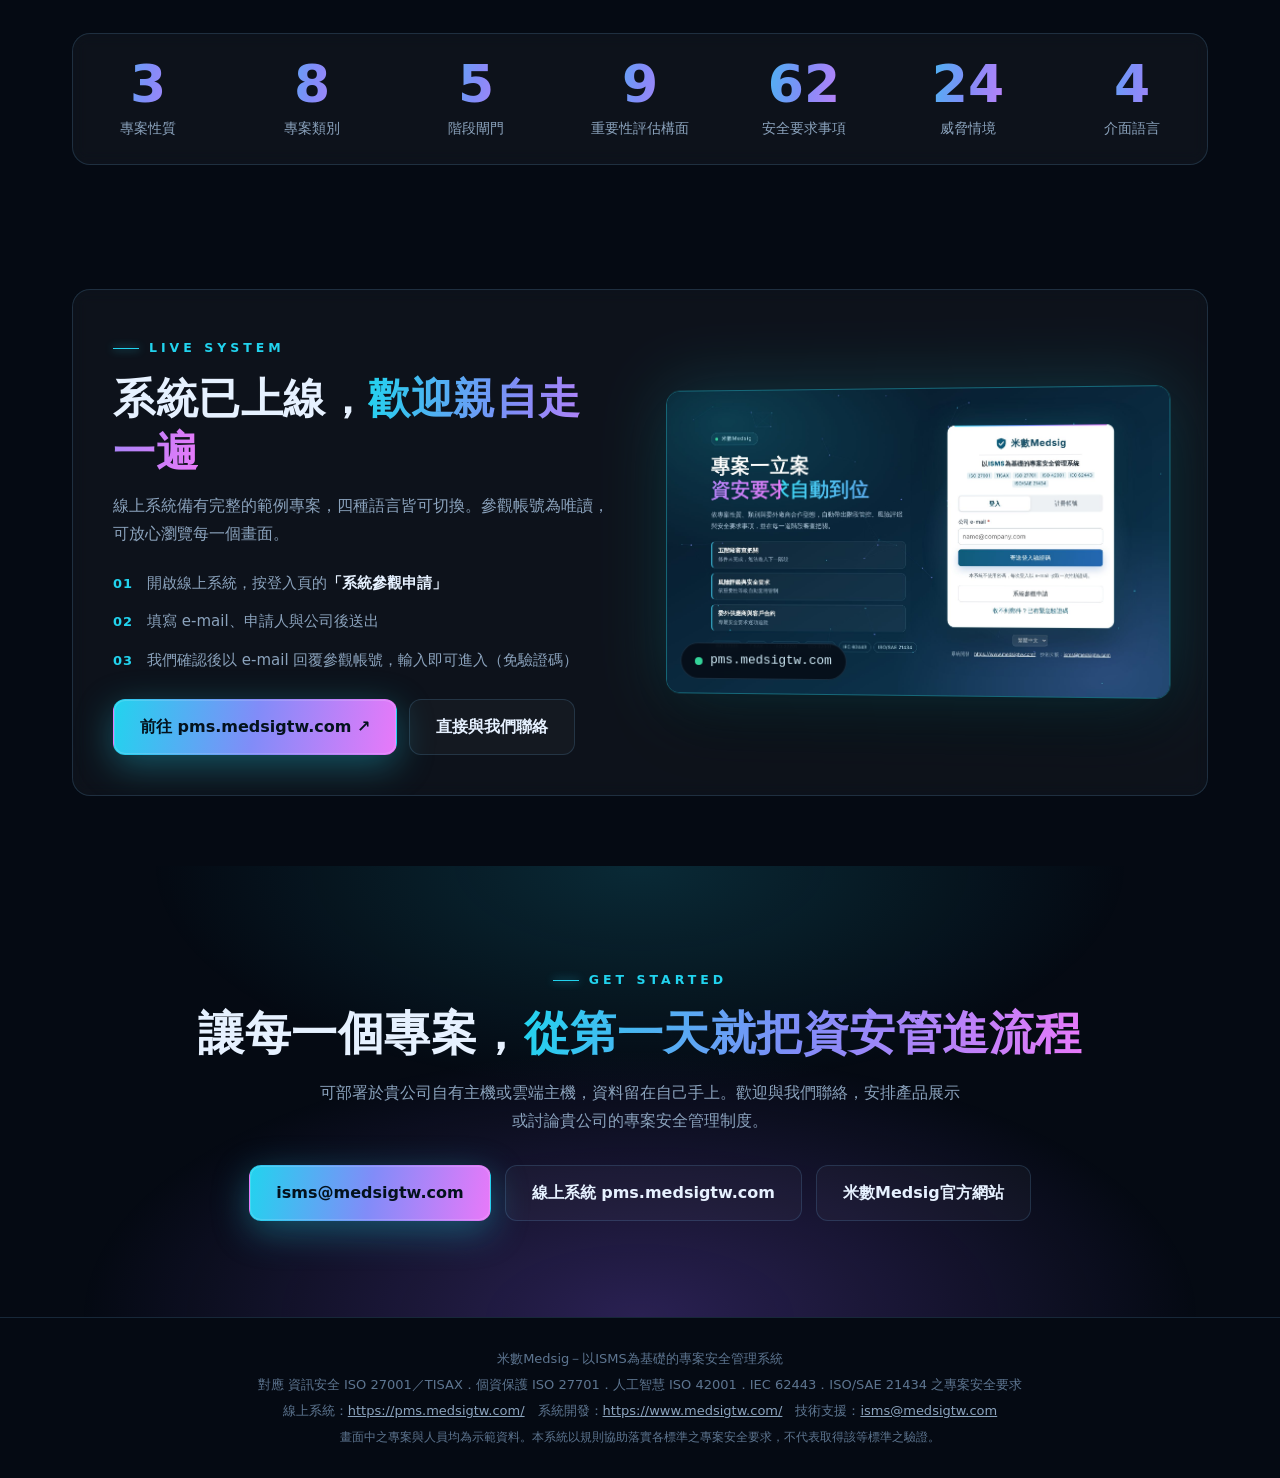
==== commit 23122587: "Refresh screenshots with the 米數Medsig brand Co-Authored-By: Claude Fable 5.2 <noreply@anthropic.com>" ====
--- a/index.html
+++ b/index.html
@@ -45,7 +45,7 @@
 nav { position: fixed; inset: 0 0 auto 0; z-index: 60; transition: background .3s, border-color .3s; border-bottom: 1px solid transparent; }
 nav.solid { background: rgba(5, 10, 19, .82); backdrop-filter: blur(12px); -webkit-backdrop-filter: blur(12px); border-color: var(--line); }
 nav .wrap { display: flex; align-items: center; justify-content: space-between; height: 64px; }
-.logo { display: flex; align-items: center; gap: 10px; font-weight: 700; font-size: 19px; letter-spacing: 3px; }
+.logo { display: flex; align-items: center; gap: 10px; font-weight: 700; font-size: 19px; letter-spacing: 1px; }
 .logo svg { width: 28px; height: 28px; filter: drop-shadow(0 0 8px rgba(34, 211, 238, .7)); }
 nav ul { display: flex; gap: 28px; list-style: none; margin: 0; padding: 0; font-size: 14.5px; color: var(--mut); }
 nav ul a:hover { color: var(--tx); }
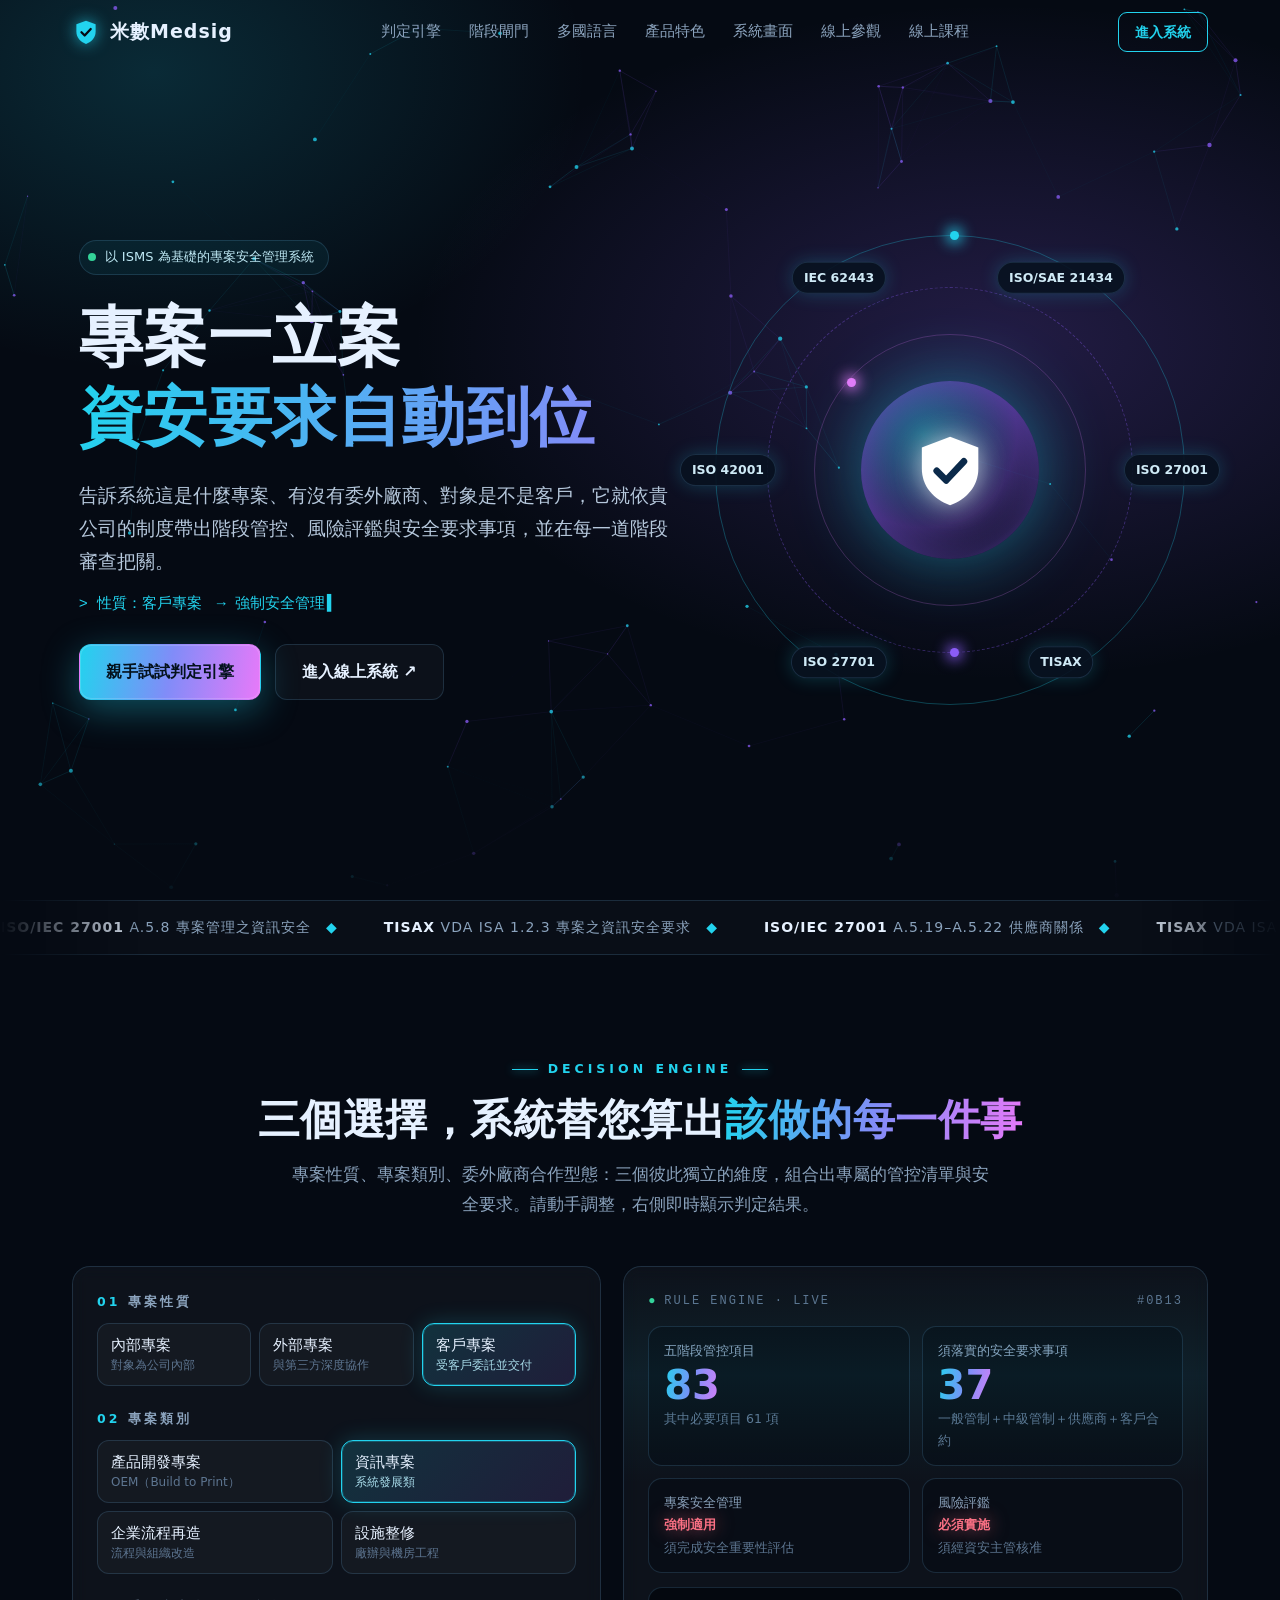
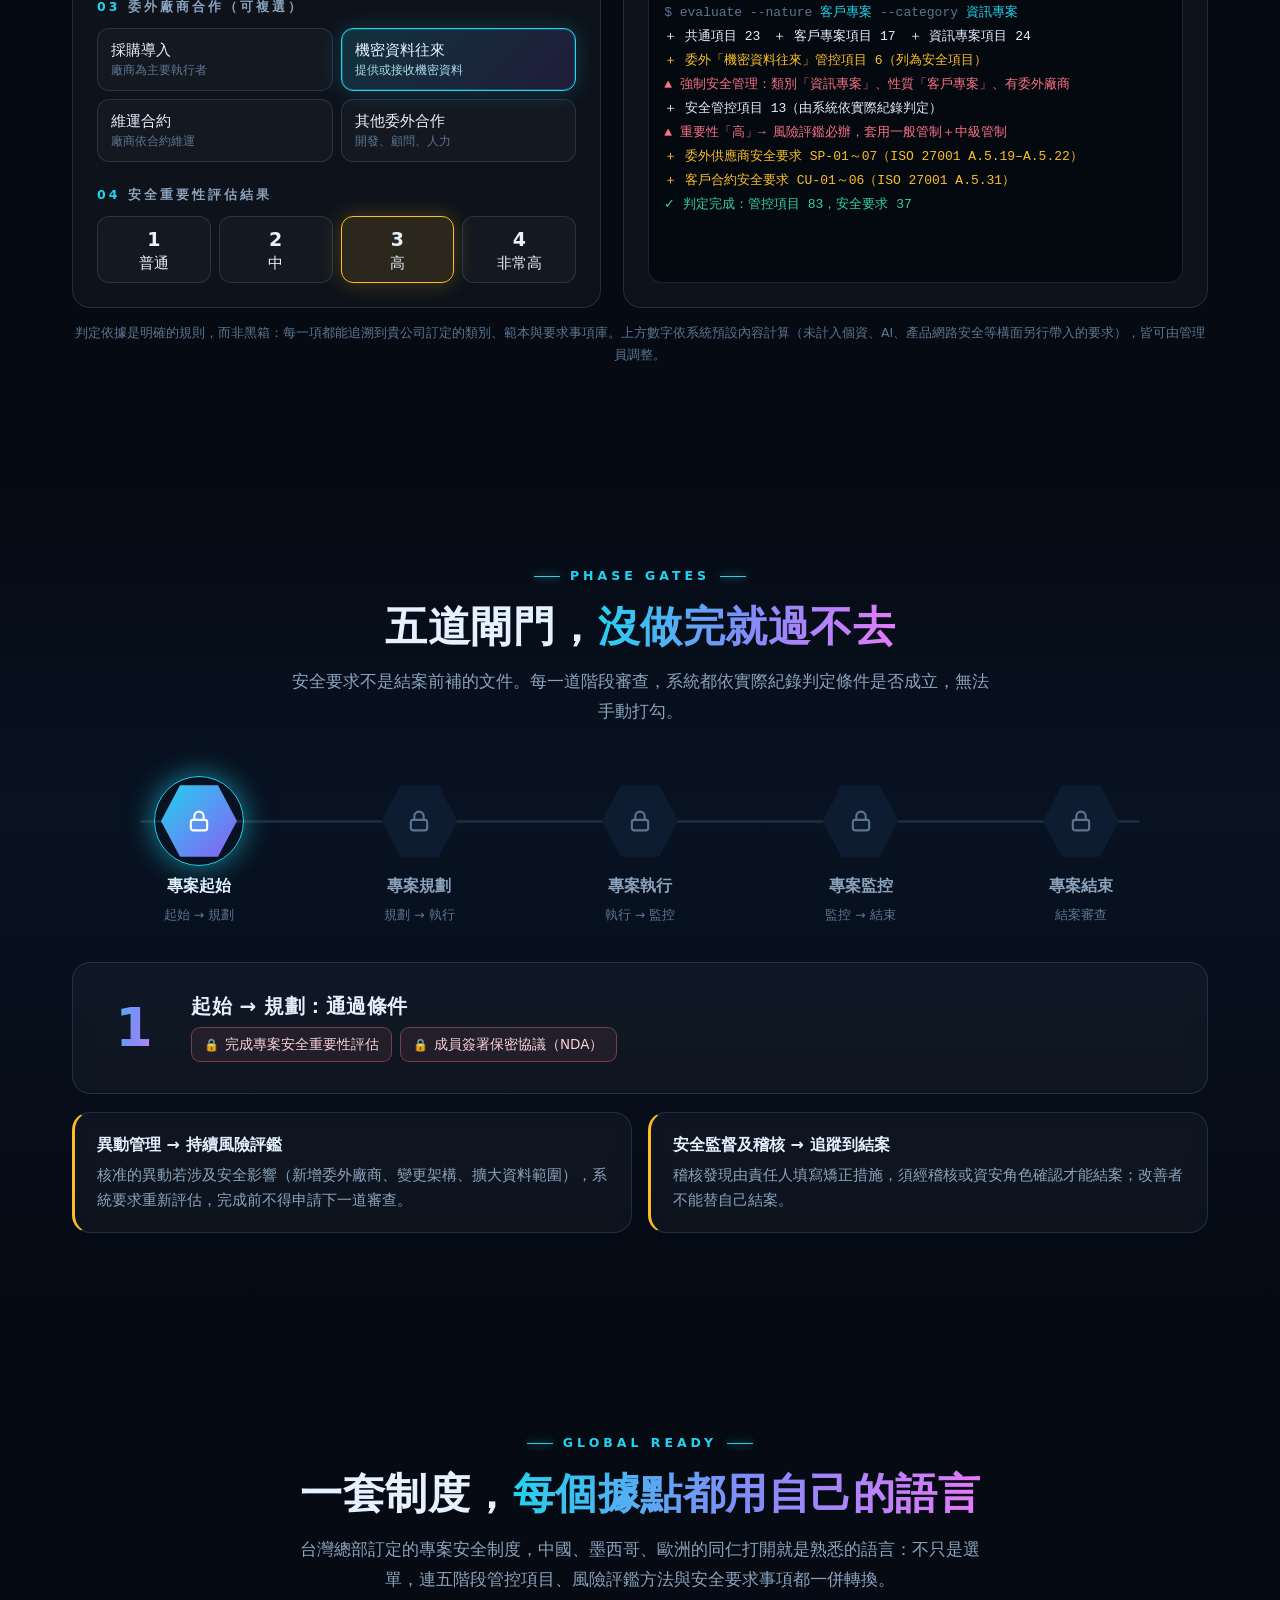
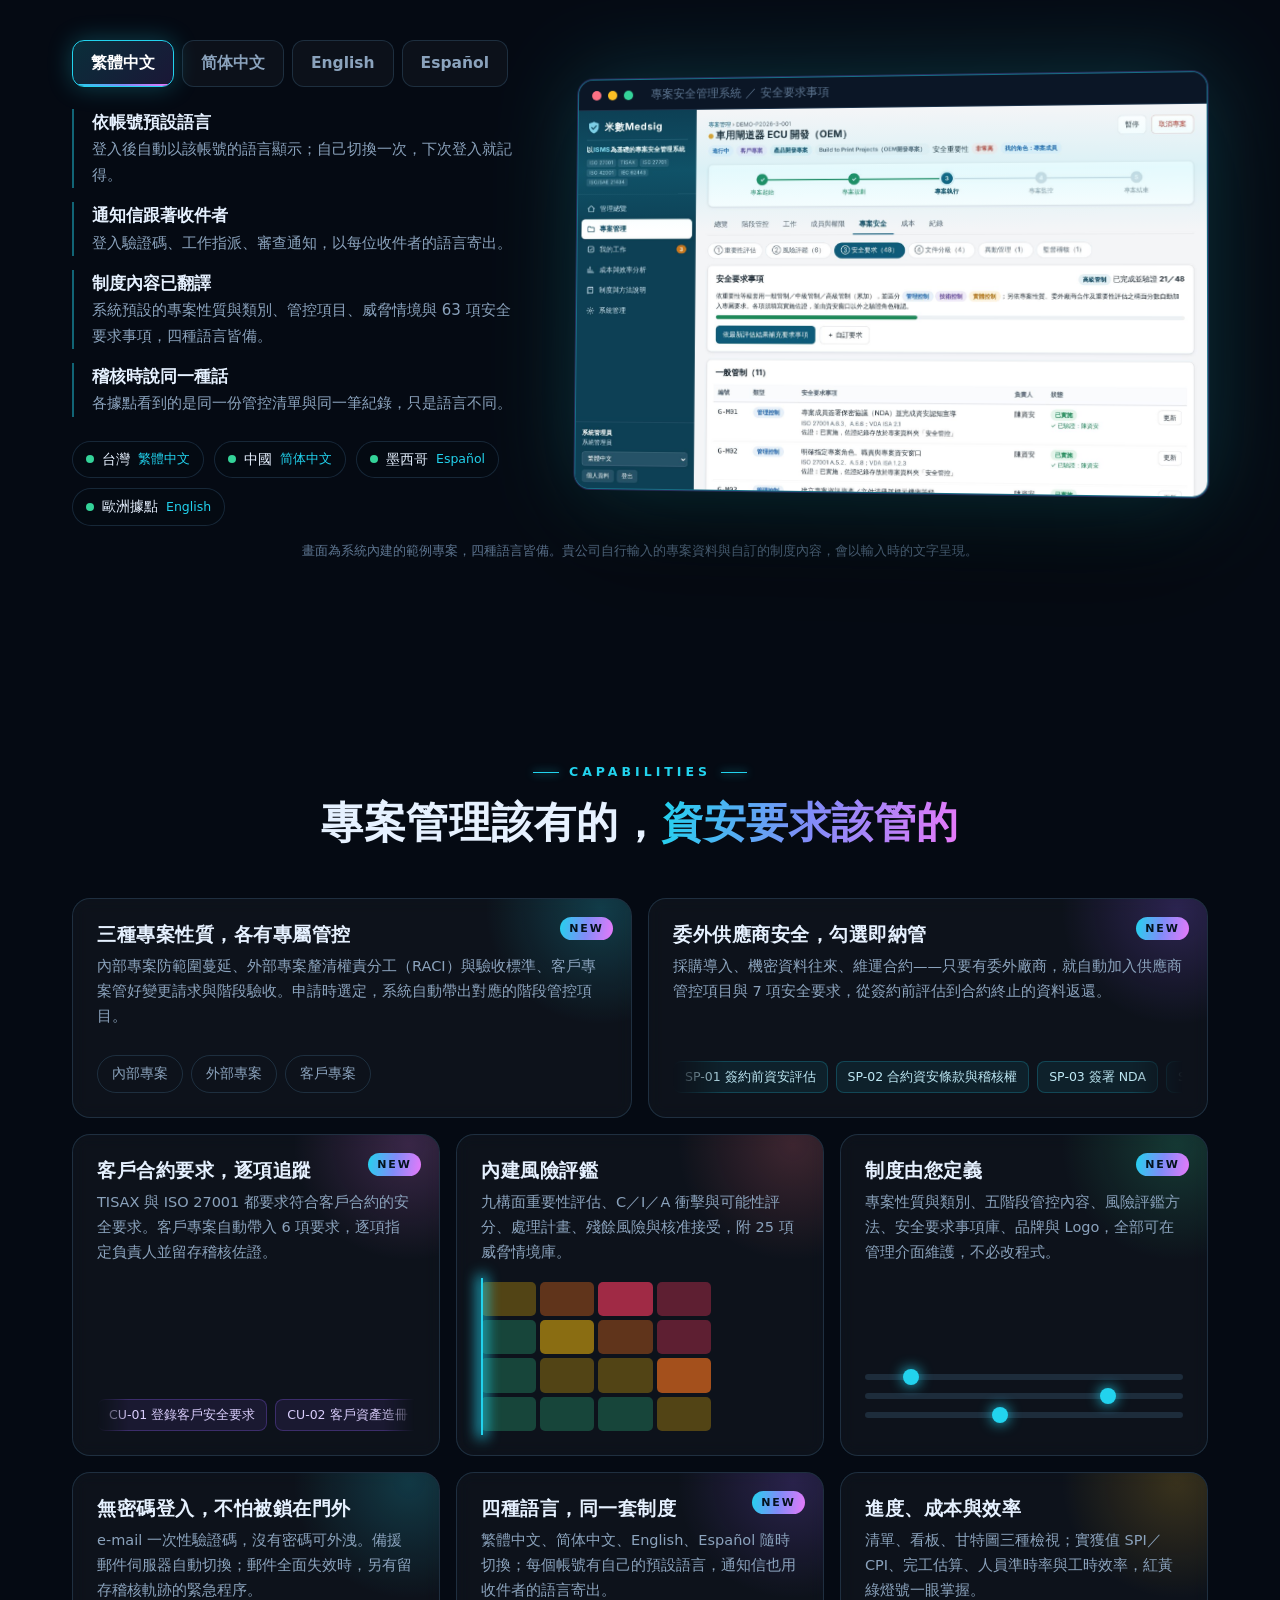
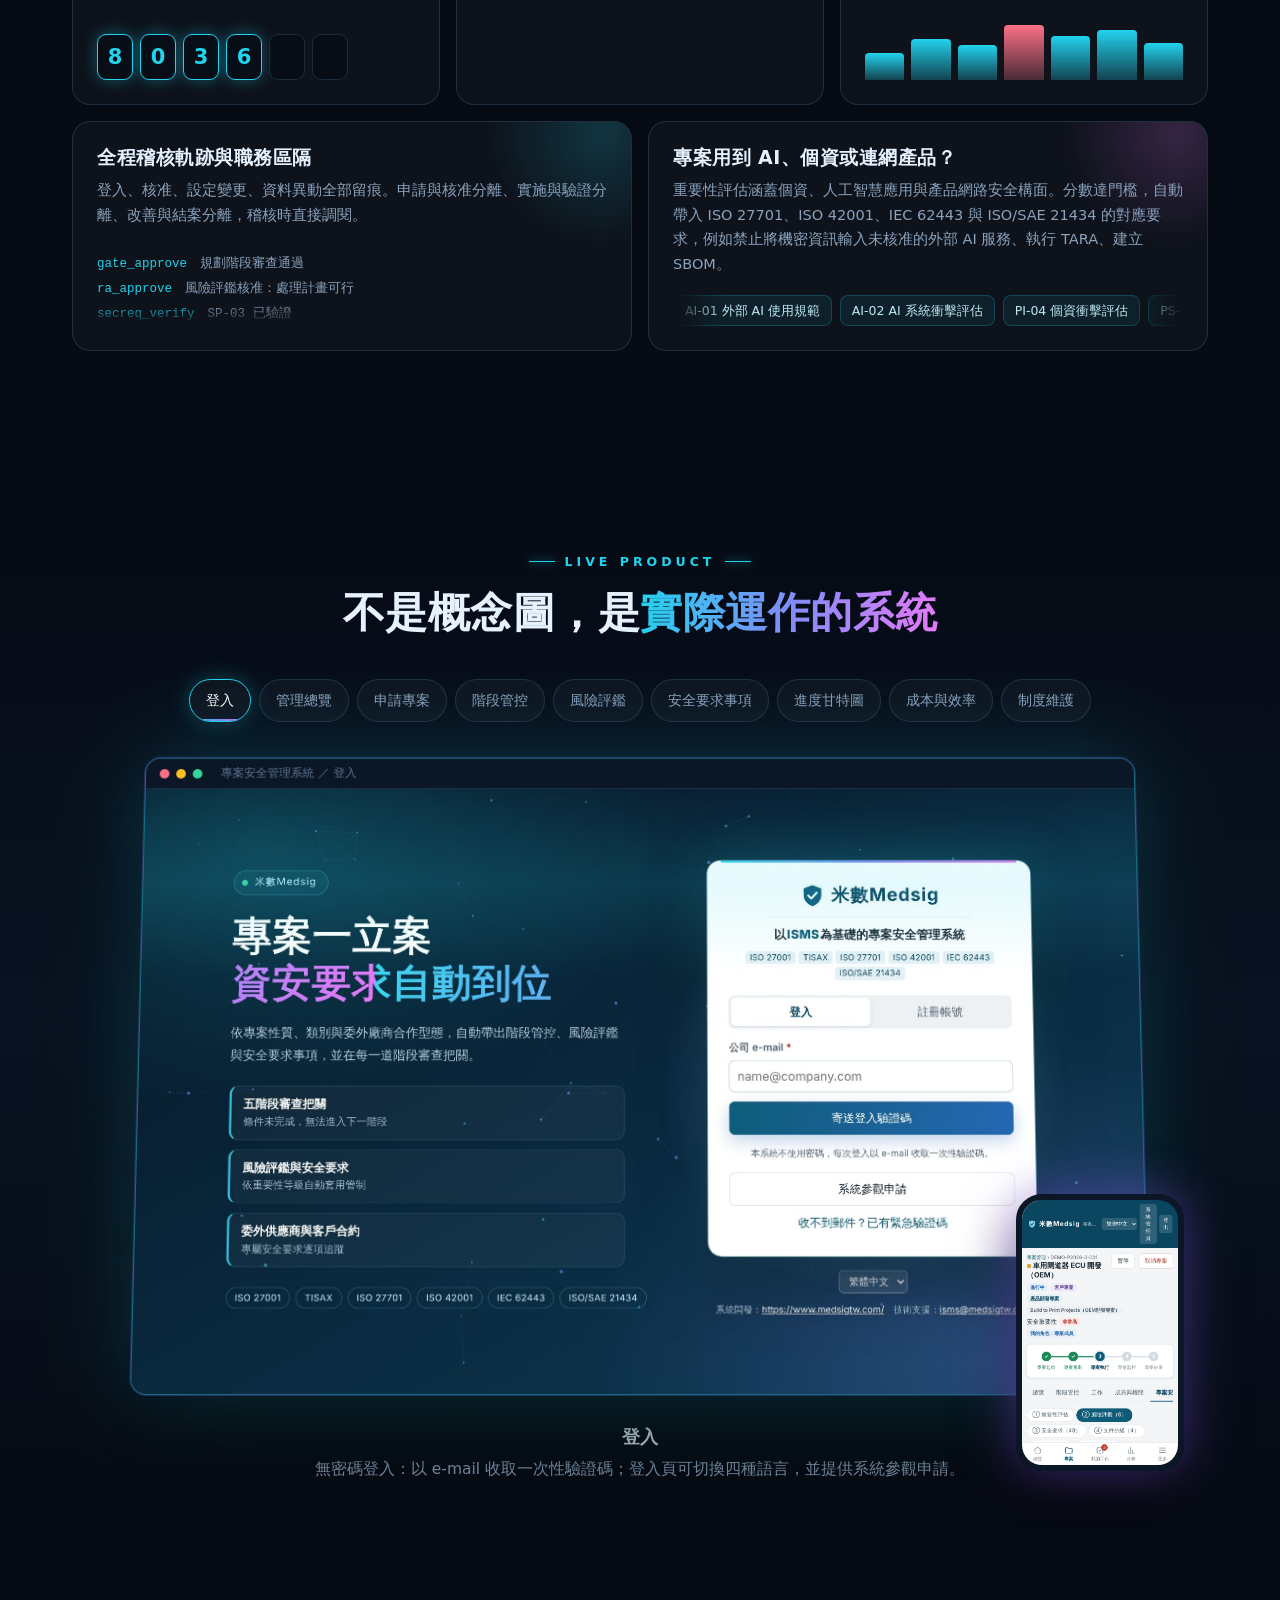
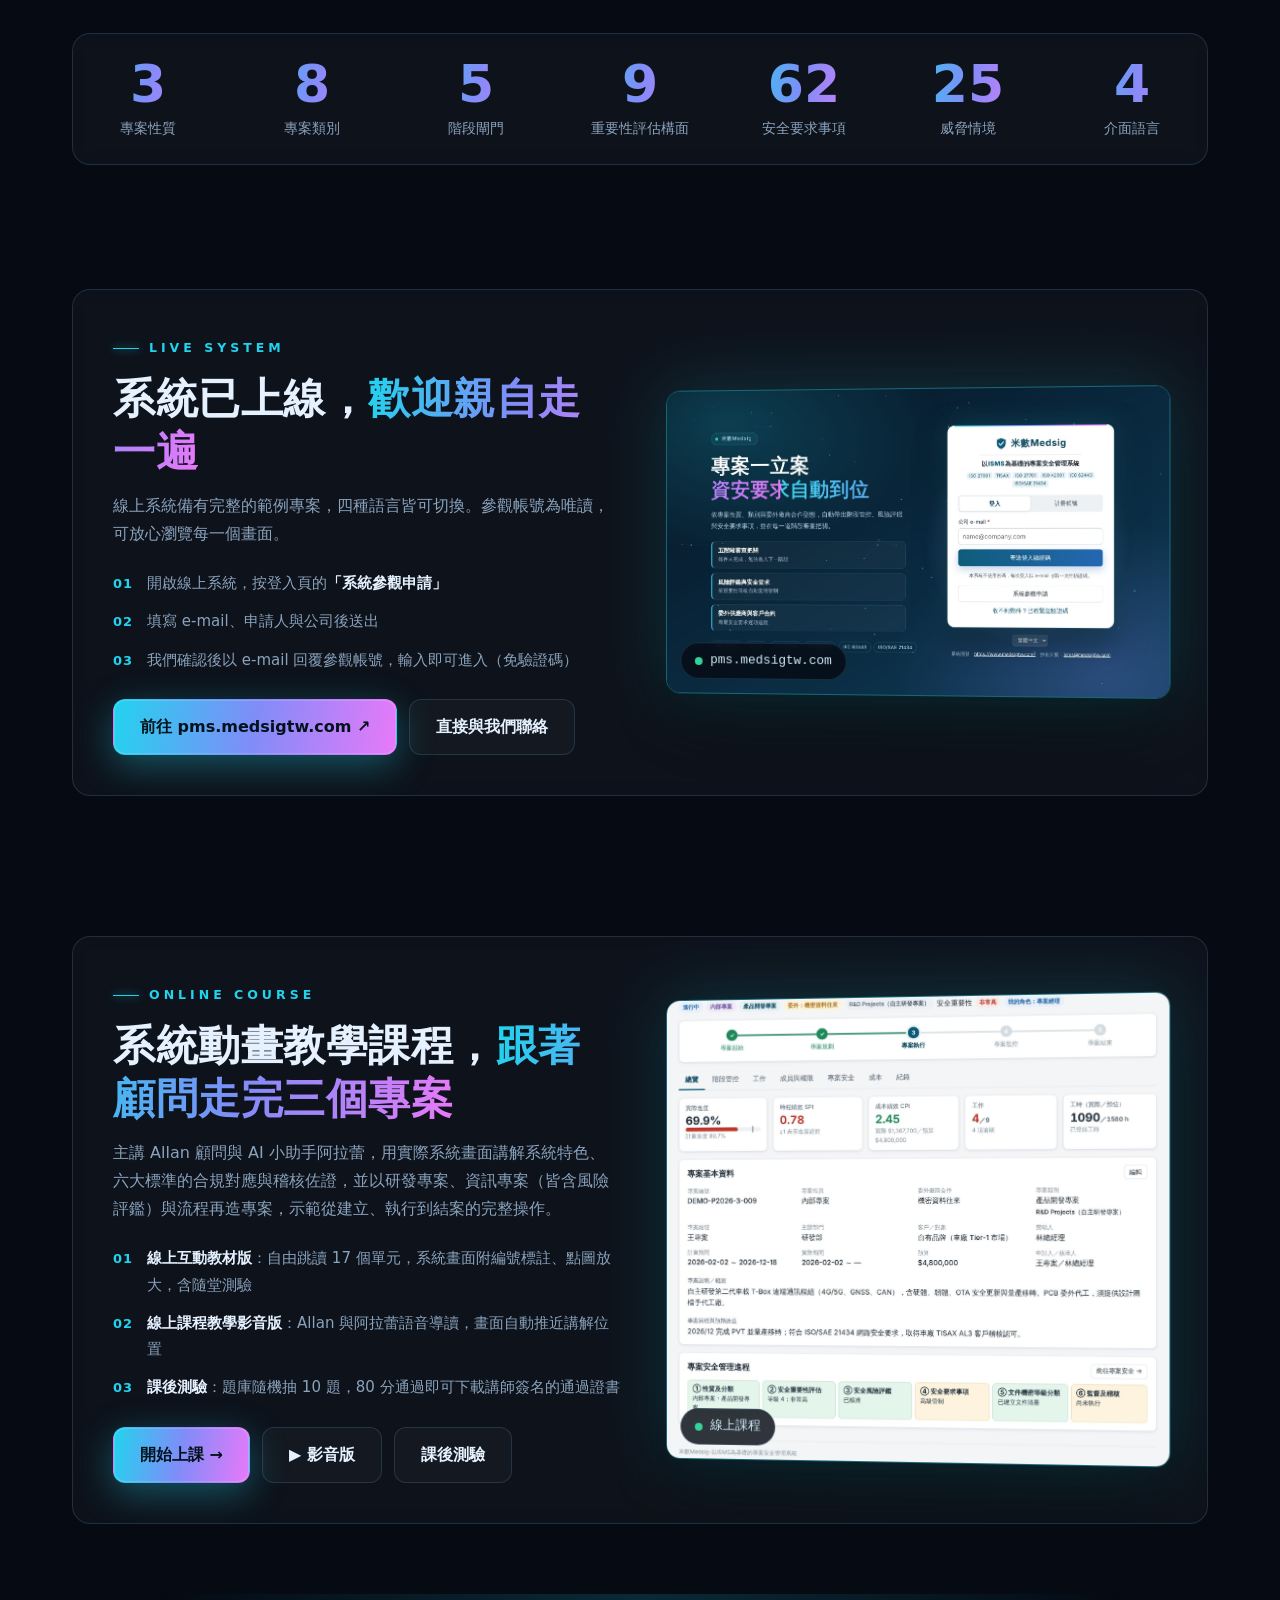
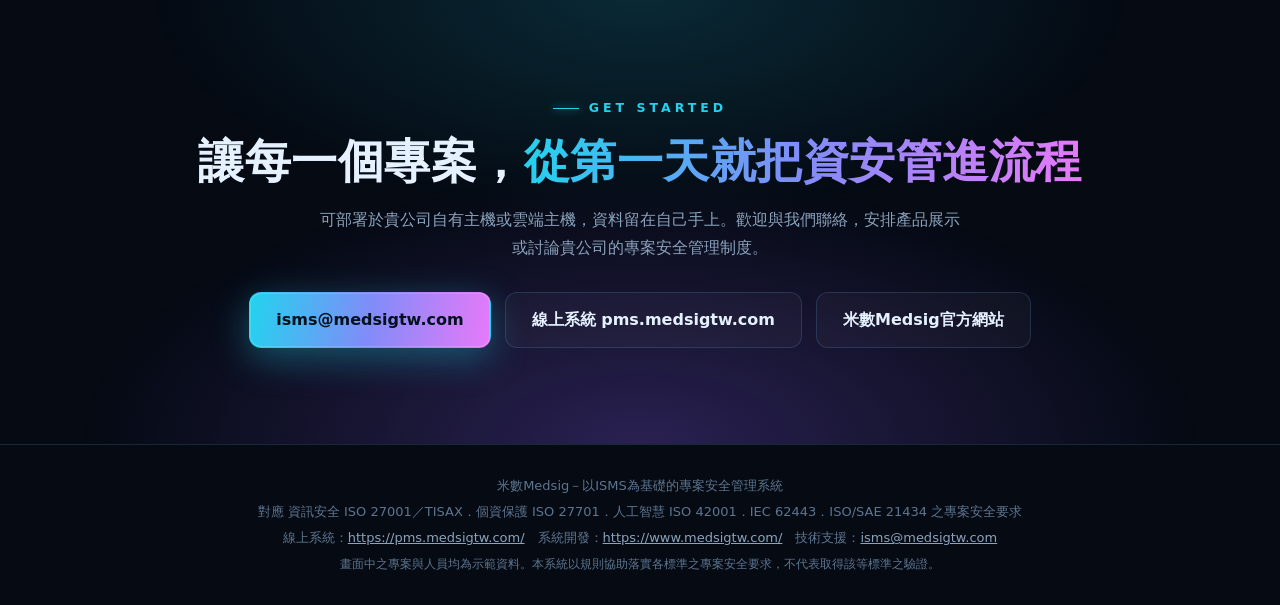
==== commit 5712b68b: "Add animated online course for the Medsig PMS Interactive reading version, voiced video version (All" ====
--- a/index.html
+++ b/index.html
@@ -247,7 +247,7 @@
 
 <nav id="nav"><div class="wrap">
   <a class="logo" href="#top"><svg viewBox="0 0 32 32" aria-hidden="true"><path d="M16 3l11 4.200v8.300c0 6.800-4.600 11.900-11 14.200C9.600 27.400 5 22.300 5 15.500V7.200z" fill="#22d3ee"/><path d="M10.800 16.300l3.700 3.700 6.900-7.400" fill="none" stroke="#050a13" stroke-width="2.600" stroke-linecap="round" stroke-linejoin="round"/></svg>米數Medsig</a>
-  <ul><li><a href="#engine">判定引擎</a></li><li><a href="#flow">階段閘門</a></li><li><a href="#global">多國語言</a></li><li><a href="#features">產品特色</a></li><li><a href="#screens">系統畫面</a></li><li><a href="#tour">線上參觀</a></li></ul>
+  <ul><li><a href="#engine">判定引擎</a></li><li><a href="#flow">階段閘門</a></li><li><a href="#global">多國語言</a></li><li><a href="#features">產品特色</a></li><li><a href="#screens">系統畫面</a></li><li><a href="#tour">線上參觀</a></li><li><a href="#course">線上課程</a></li></ul>
   <a class="cta" href="https://pms.medsigtw.com/" target="_blank" rel="noopener">進入系統</a>
 </div></nav>
 
@@ -407,6 +407,21 @@
     <div class="acts"><a class="btn pri" href="https://pms.medsigtw.com/" target="_blank" rel="noopener">前往 pms.medsigtw.com ↗</a><a class="btn ghost" href="#contact">直接與我們聯絡</a></div>
   </div>
   <a class="tourshot" href="https://pms.medsigtw.com/" target="_blank" rel="noopener" aria-label="開啟線上系統"><img src="img/login.jpg" alt="線上系統登入畫面" loading="lazy" width="1980" height="1200"><span class="url mono"><i></i>pms.medsigtw.com</span></a>
+</div></div></section>
+
+<section id="course" style="padding:70px 0"><div class="wrap"><div class="tour glass rv">
+  <div>
+    <span class="eyebrow">Online Course</span>
+    <h2>系統動畫教學課程，<span class="grad">跟著顧問走完三個專案</span></h2>
+    <p class="lead">主講 Allan 顧問與 AI 小助手阿拉蕾，用實際系統畫面講解系統特色、六大標準的合規對應與稽核佐證，並以研發專案、資訊專案（皆含風險評鑑）與流程再造專案，示範從建立、執行到結案的完整操作。</p>
+    <ol class="steps">
+      <li><b>01</b><span><strong>線上互動教材版</strong>：自由跳讀 17 個單元，系統畫面附編號標註、點圖放大，含隨堂測驗</span></li>
+      <li><b>02</b><span><strong>線上課程教學影音版</strong>：Allan 與阿拉蕾語音導讀，畫面自動推近講解位置</span></li>
+      <li><b>03</b><span><strong>課後測驗</strong>：題庫隨機抽 10 題，80 分通過即可下載講師簽名的通過證書</span></li>
+    </ol>
+    <div class="acts"><a class="btn pri" href="course/index.html">開始上課 →</a><a class="btn ghost" href="course/play.html">▶ 影音版</a><a class="btn ghost" href="course/index.html#quiz">課後測驗</a></div>
+  </div>
+  <a class="tourshot" href="course/index.html" aria-label="開啟線上課程"><img src="course/img/c1-25b-overview-exec.jpg" alt="課程中的系統畫面：專案安全管理進程" loading="lazy" width="1400" height="1289"><span class="url mono"><i></i>線上課程</span></a>
 </div></div></section>
 
 <section class="final" id="contact"><div class="wrap">
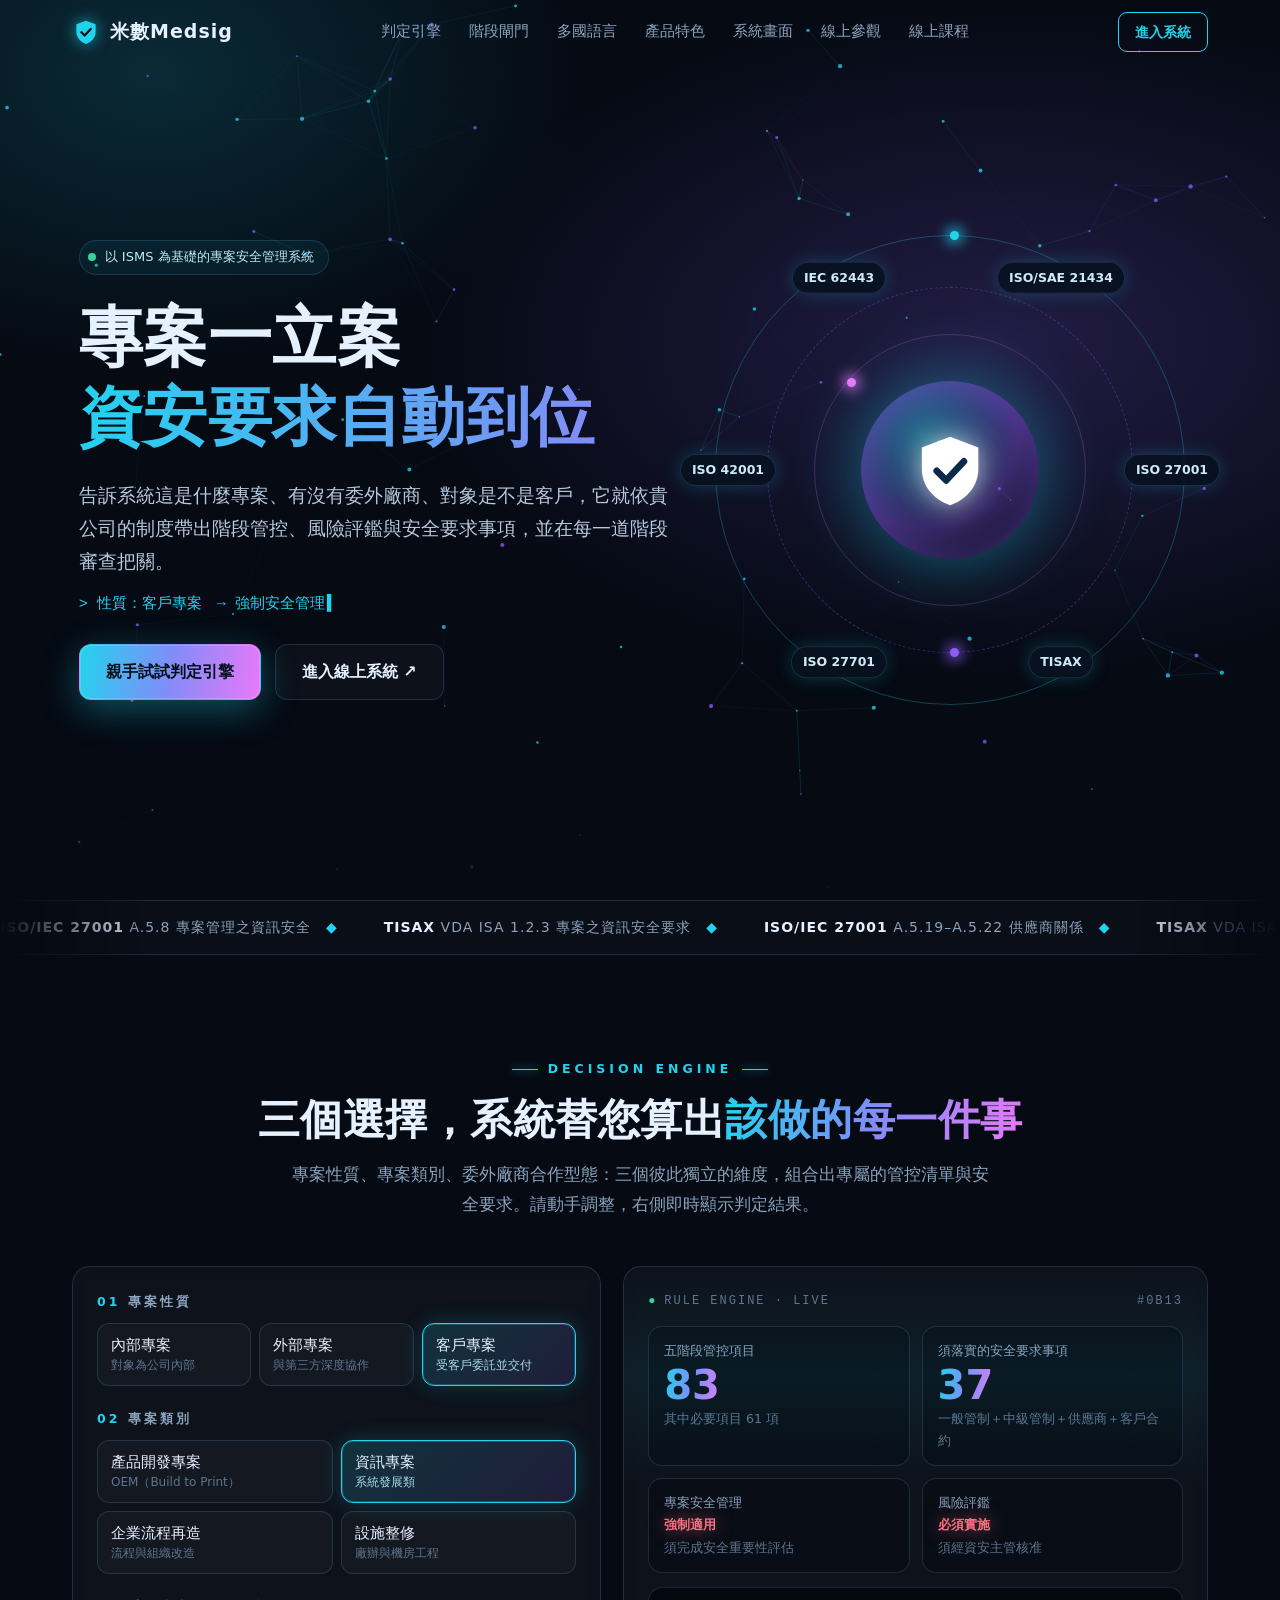
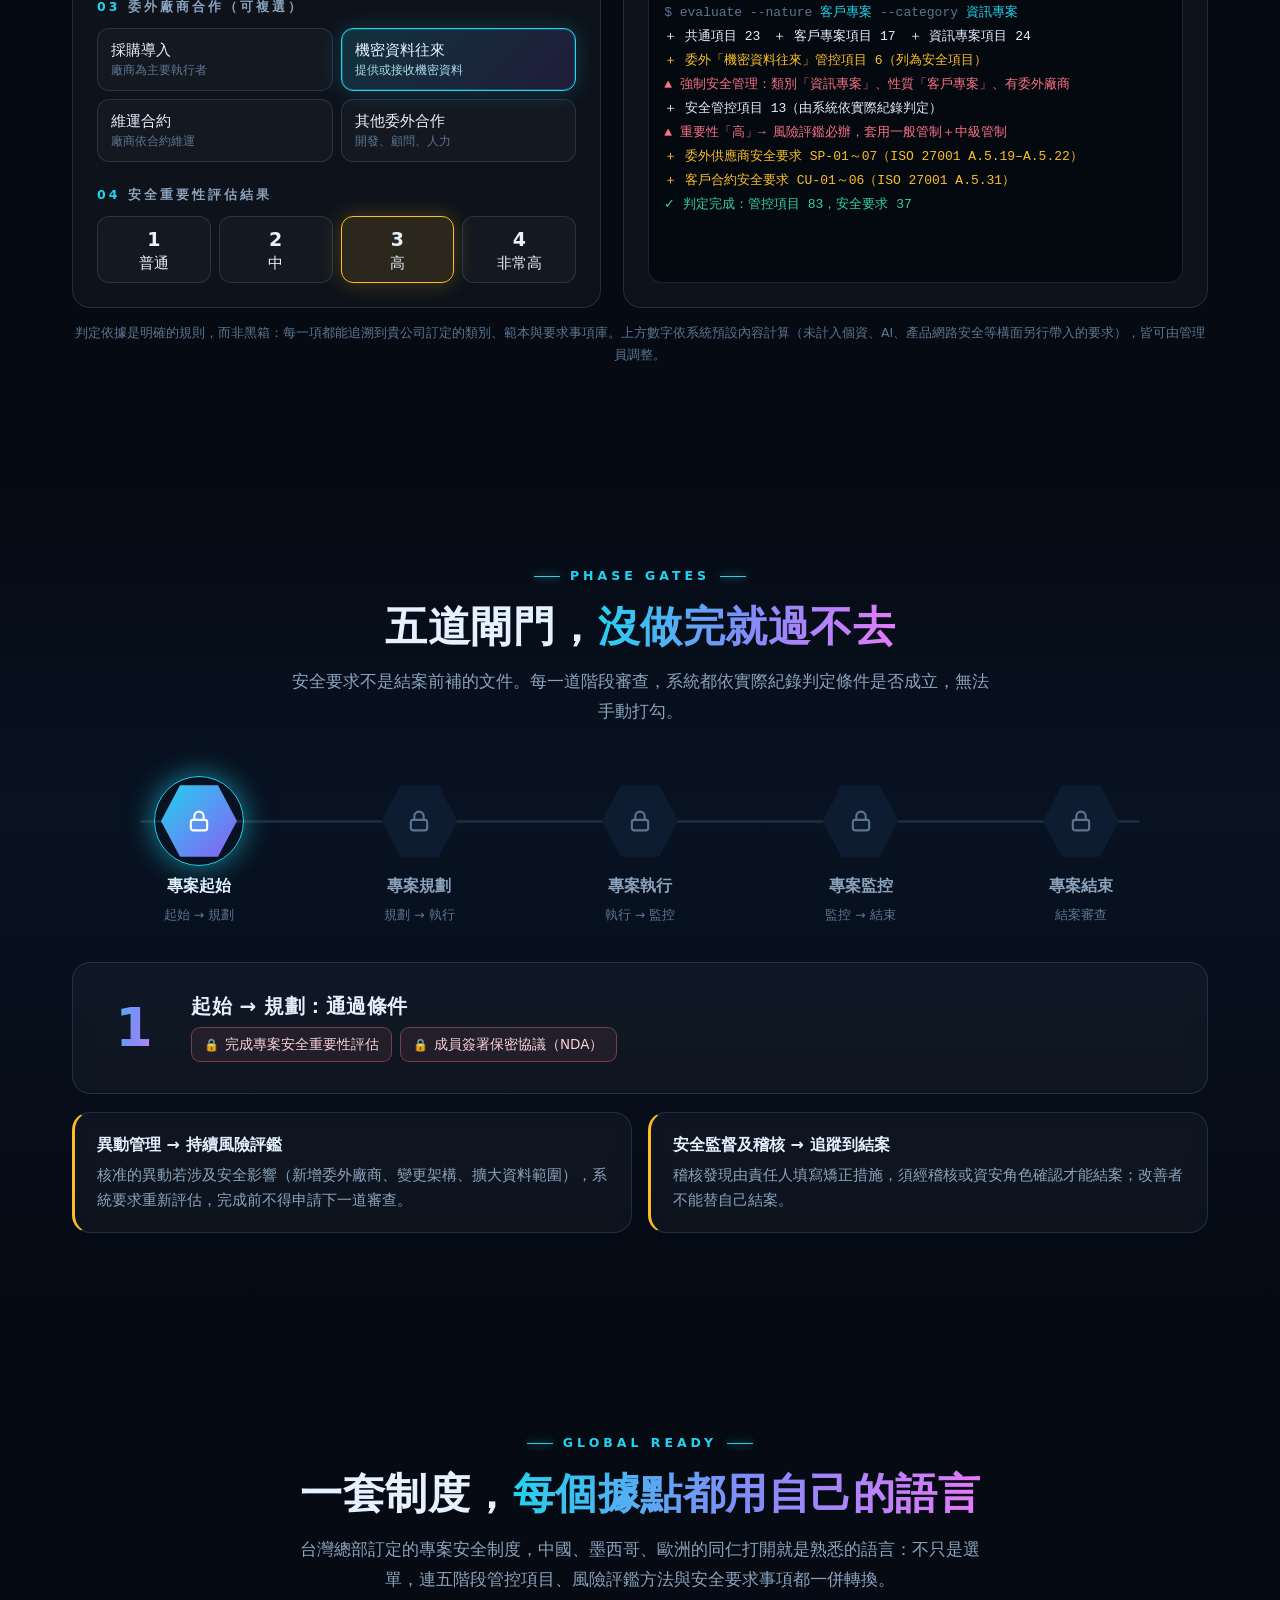
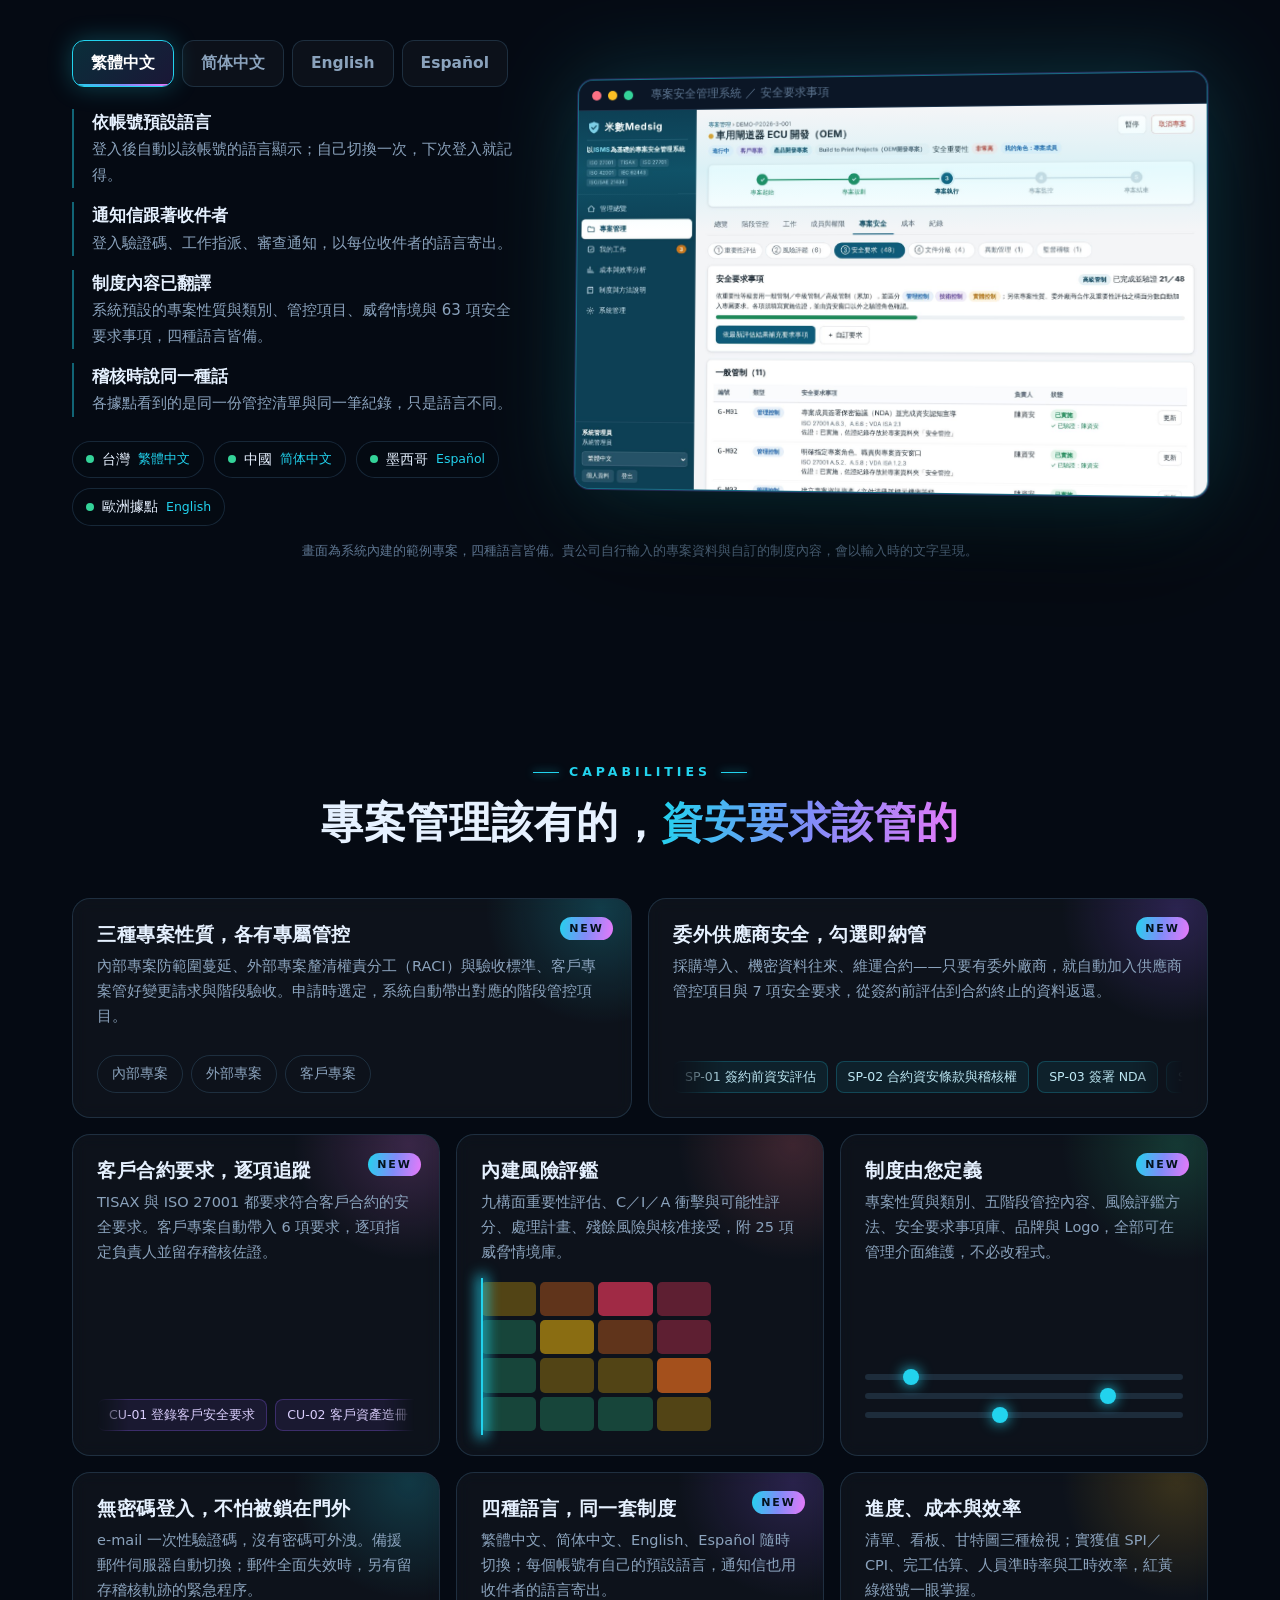
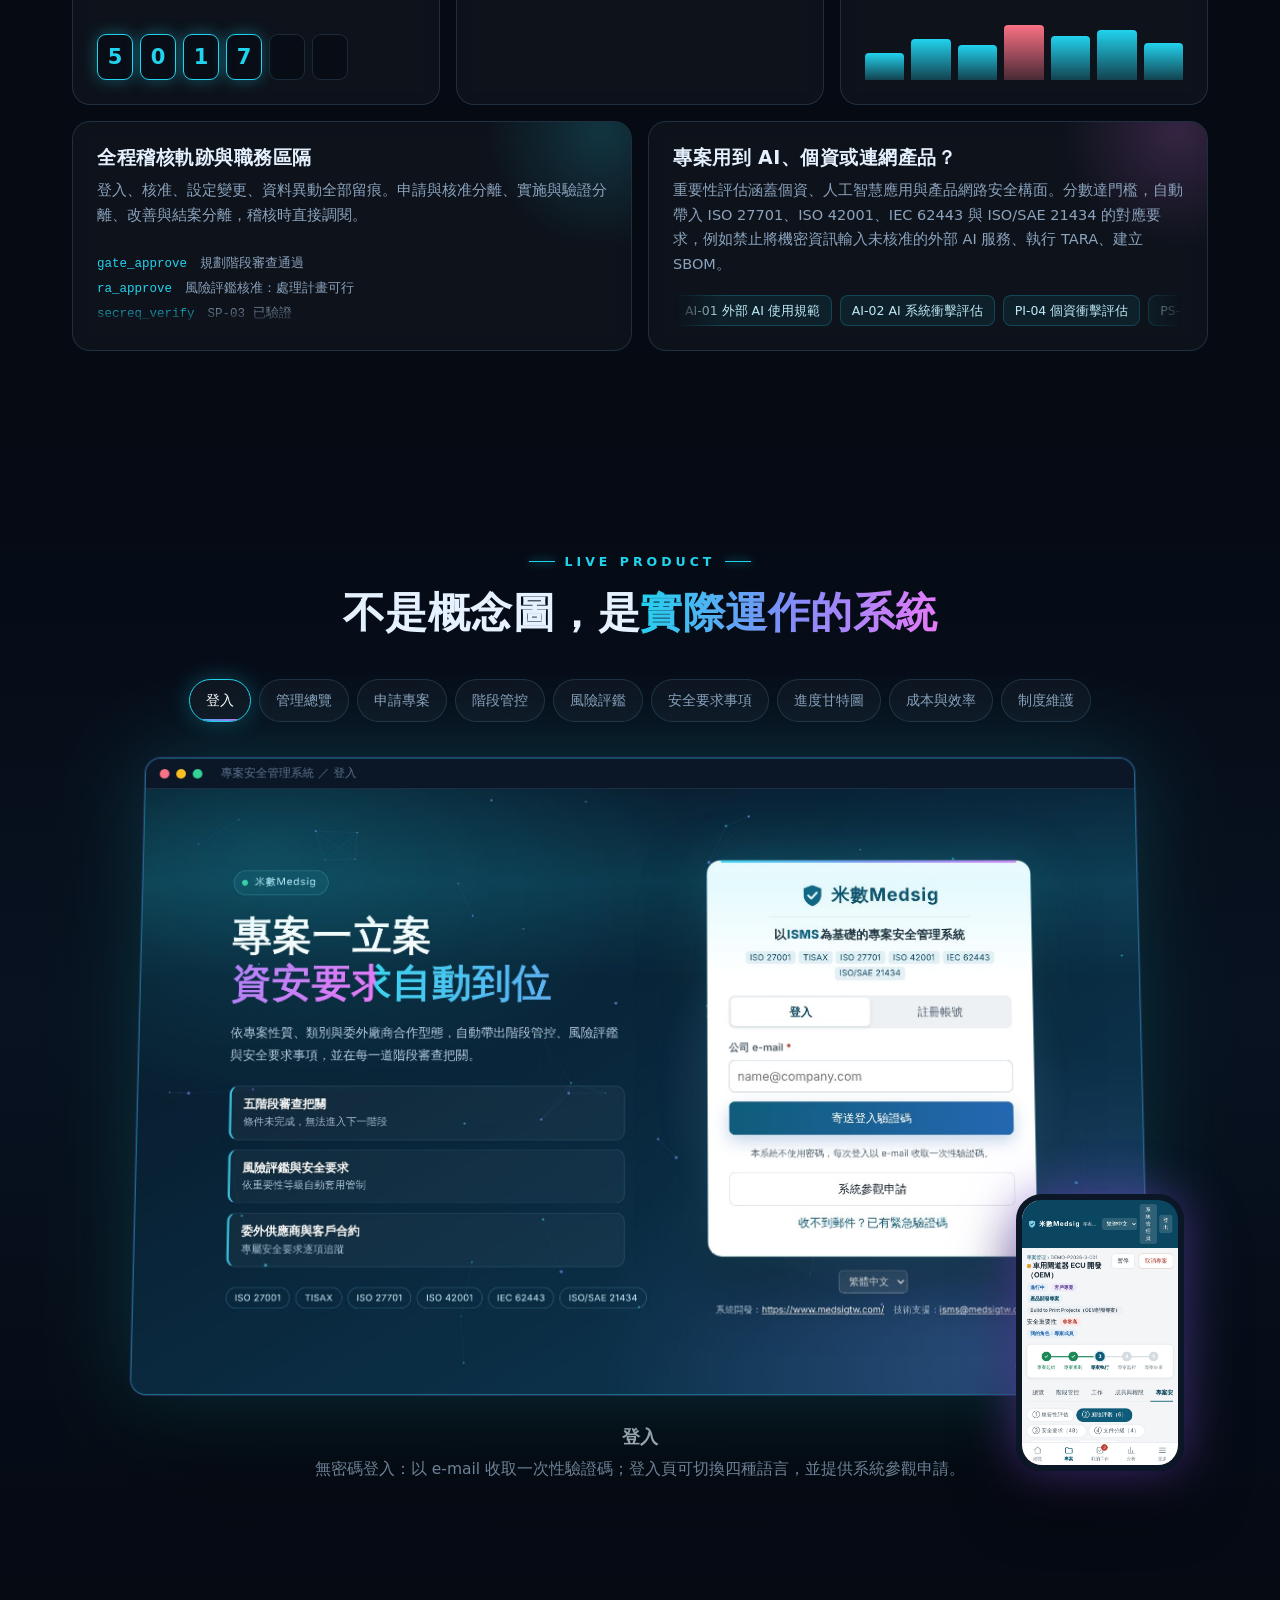
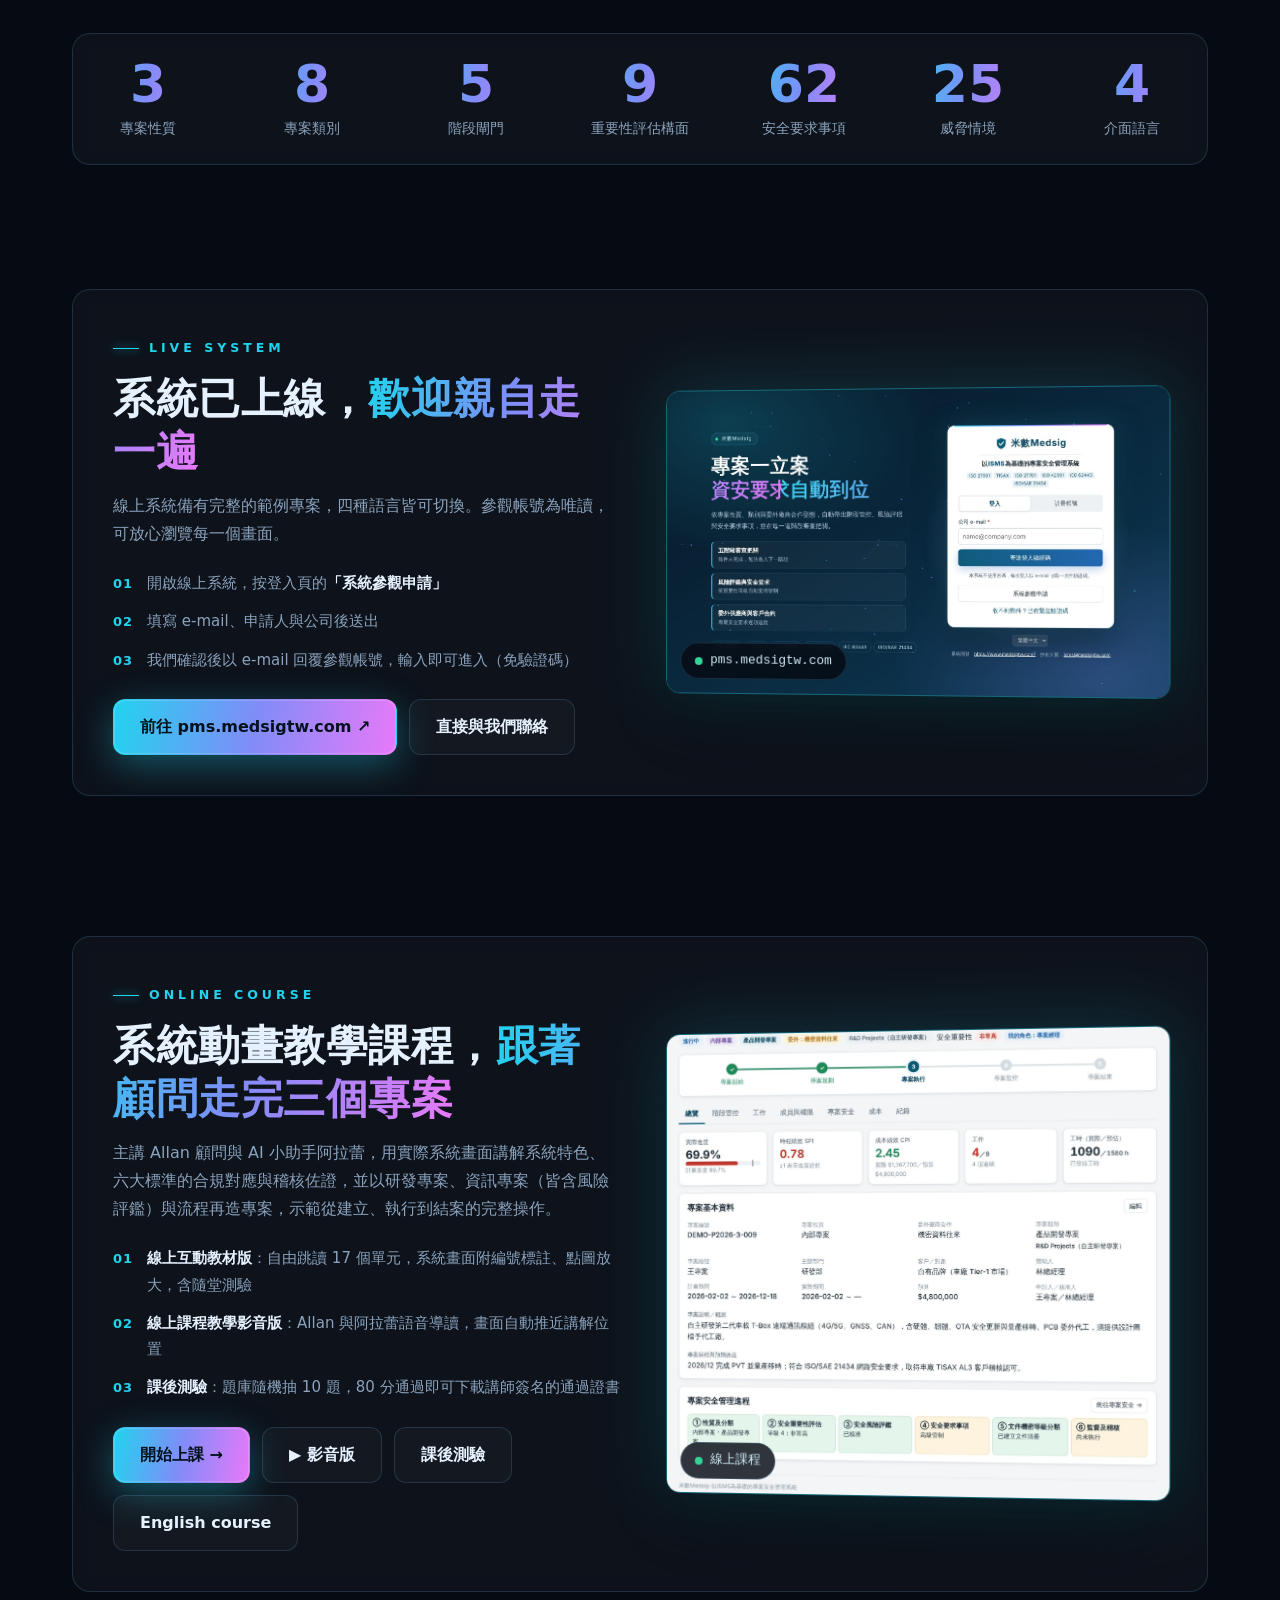
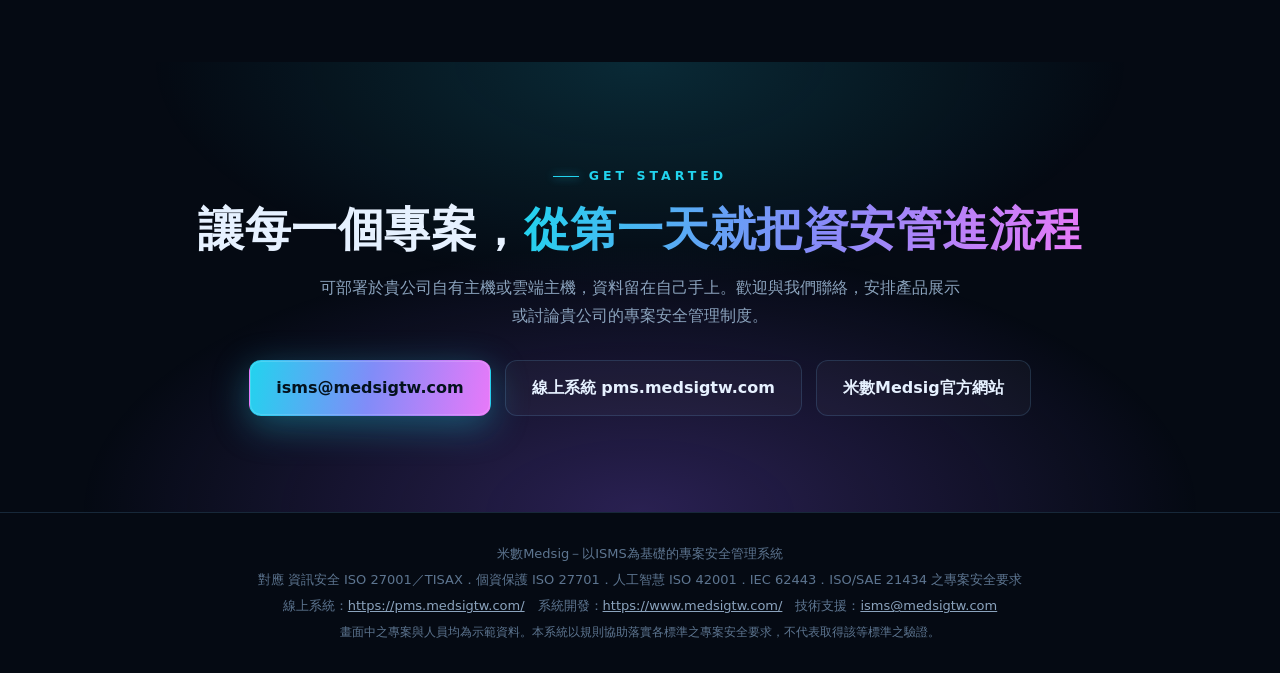
==== commit 3cbdabd4: "Add English version of the online course Full English course under course/en: interactive and video " ====
--- a/index.html
+++ b/index.html
@@ -419,7 +419,7 @@
       <li><b>02</b><span><strong>線上課程教學影音版</strong>：Allan 與阿拉蕾語音導讀，畫面自動推近講解位置</span></li>
       <li><b>03</b><span><strong>課後測驗</strong>：題庫隨機抽 10 題，80 分通過即可下載講師簽名的通過證書</span></li>
     </ol>
-    <div class="acts"><a class="btn pri" href="course/index.html">開始上課 →</a><a class="btn ghost" href="course/play.html">▶ 影音版</a><a class="btn ghost" href="course/index.html#quiz">課後測驗</a></div>
+    <div class="acts"><a class="btn pri" href="course/index.html">開始上課 →</a><a class="btn ghost" href="course/play.html">▶ 影音版</a><a class="btn ghost" href="course/index.html#quiz">課後測驗</a><a class="btn ghost" href="course/en/index.html" lang="en">English course</a></div>
   </div>
   <a class="tourshot" href="course/index.html" aria-label="開啟線上課程"><img src="course/img/c1-25b-overview-exec.jpg" alt="課程中的系統畫面：專案安全管理進程" loading="lazy" width="1400" height="1289"><span class="url mono"><i></i>線上課程</span></a>
 </div></div></section>
